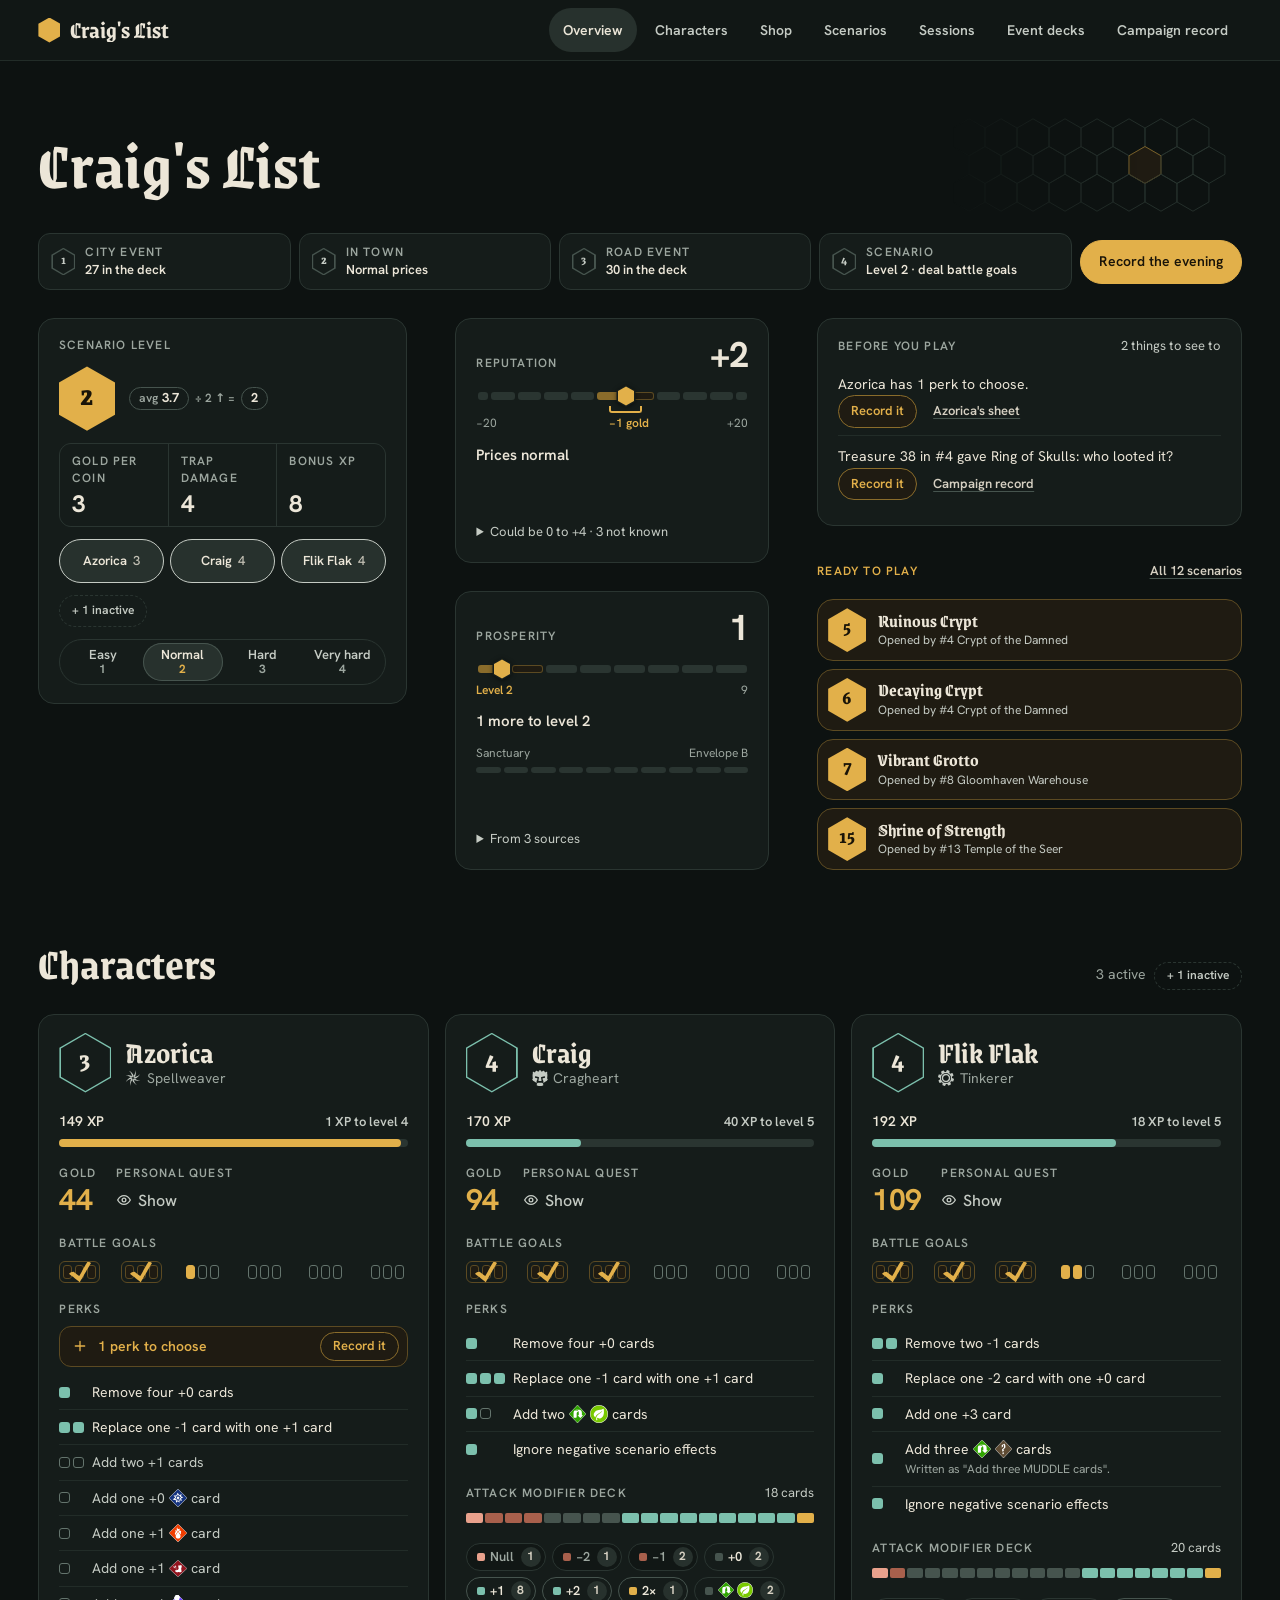
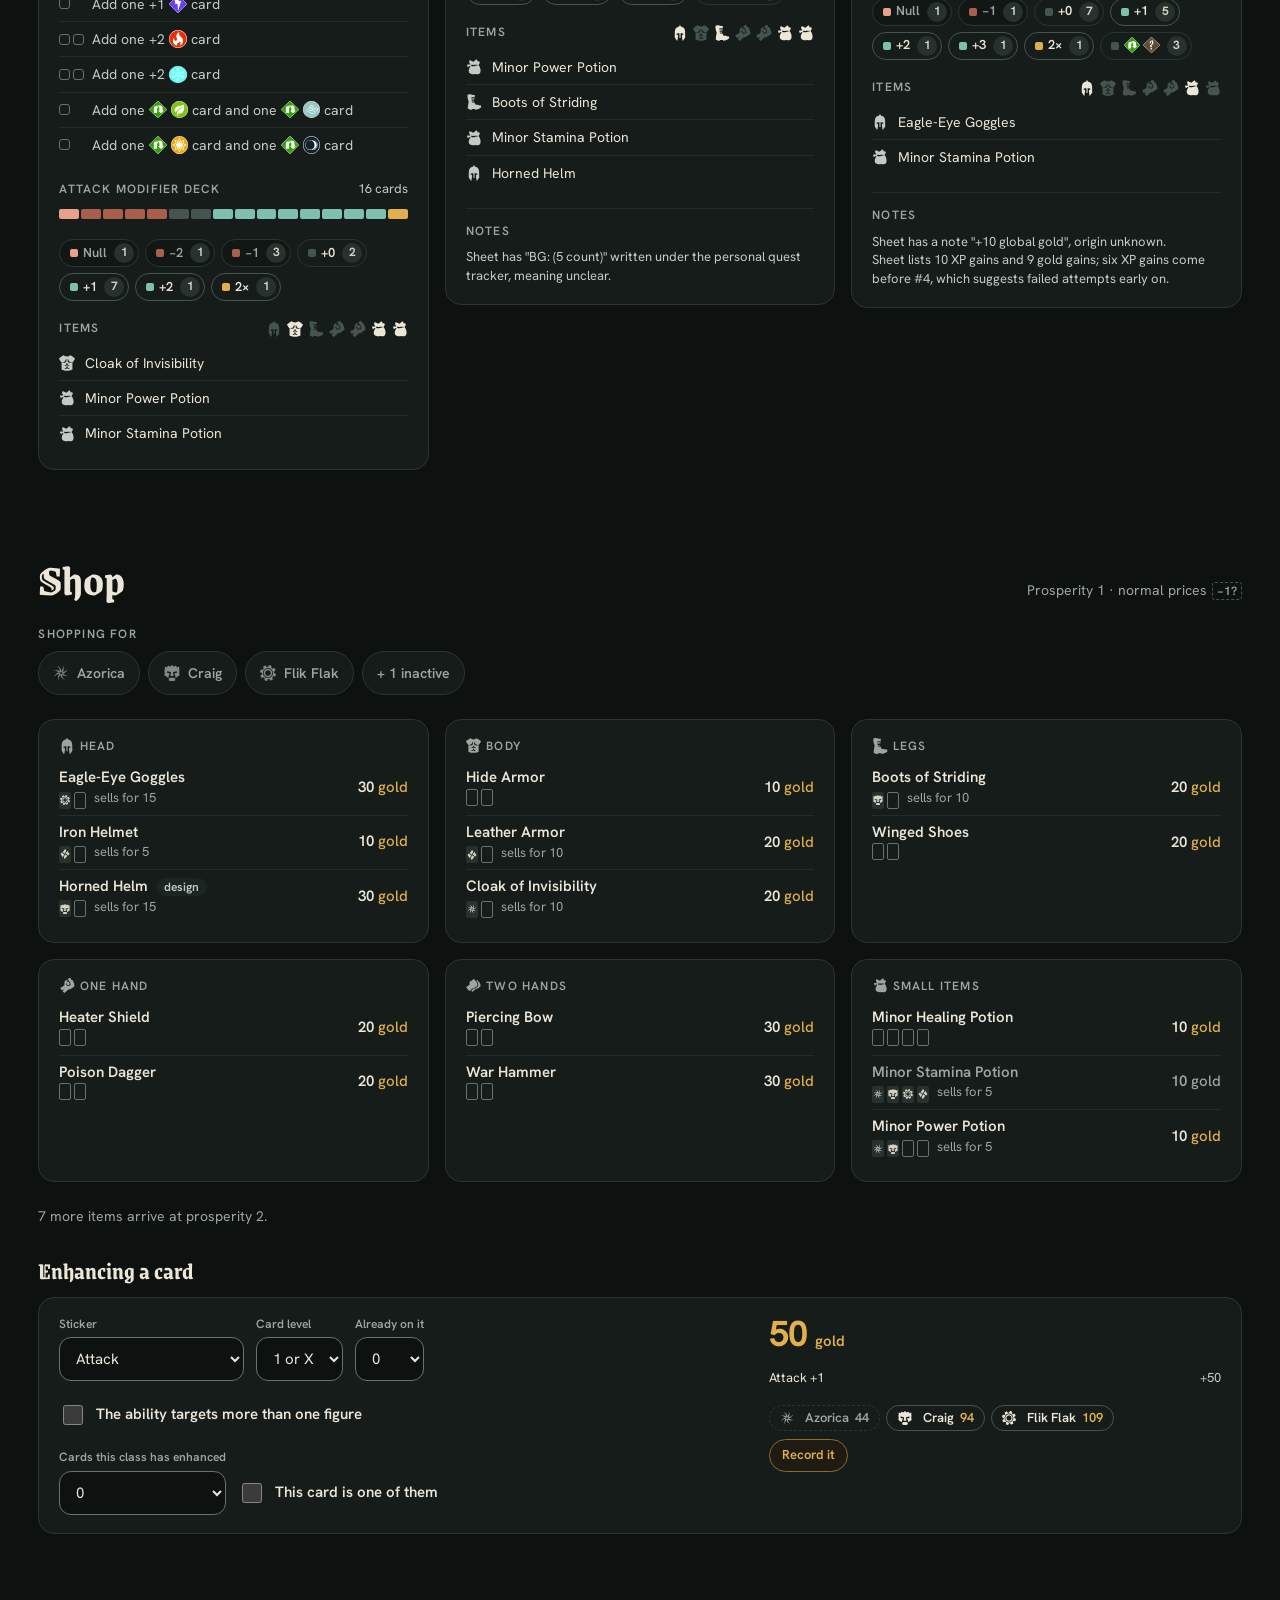
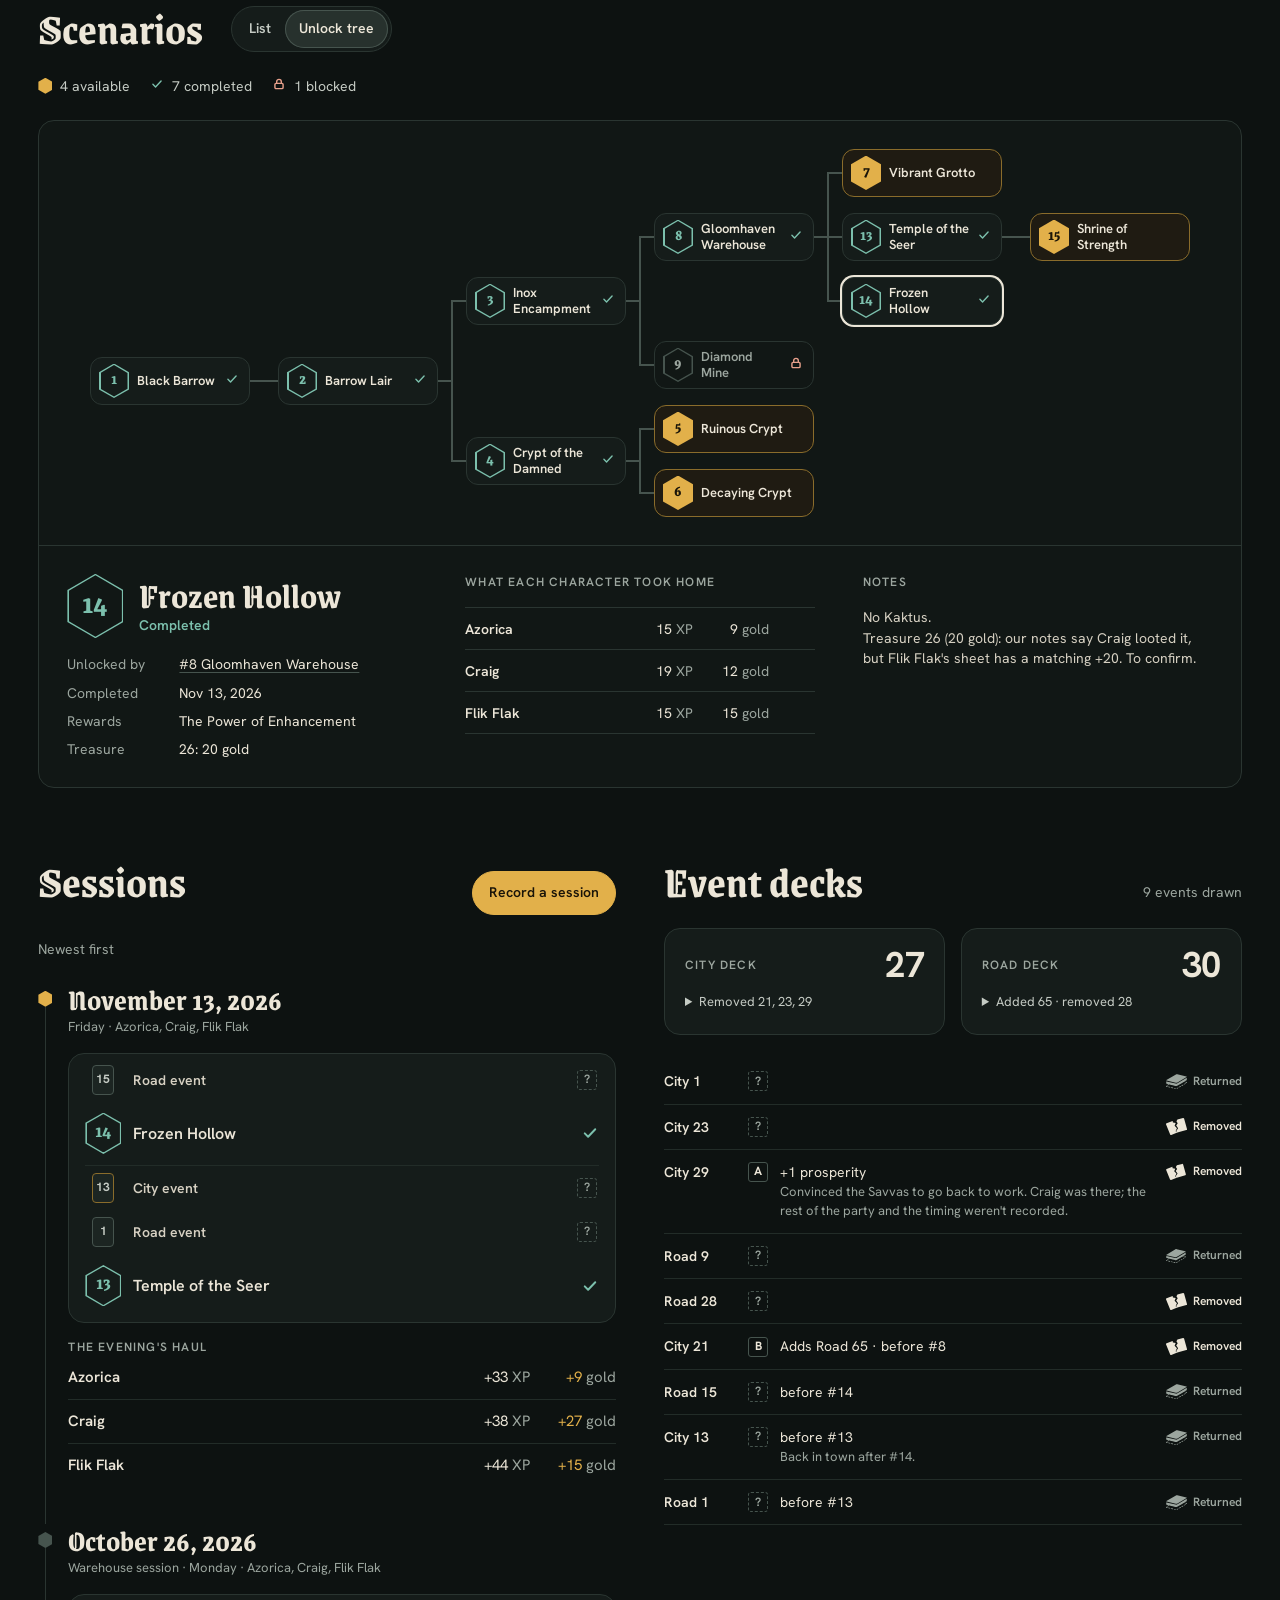
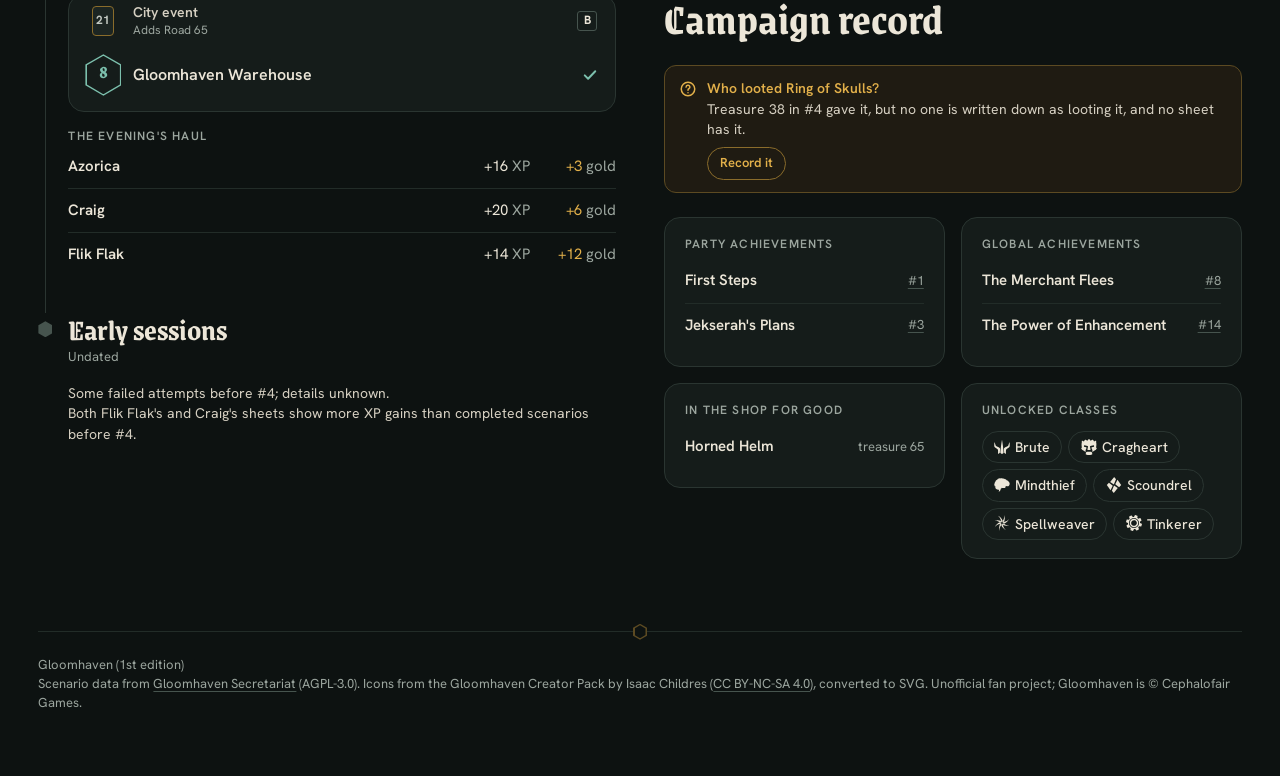
==== index.html @ ae3639d6 "Rebuild the phone tabs around an evening at the table Phones get four tabs in the order of an evenin" ====
<!doctype html>
<html lang="en">
<head>
  <meta charset="utf-8">
  <meta name="viewport" content="width=device-width, initial-scale=1, viewport-fit=cover">
  <meta name="color-scheme" content="dark">
  <meta name="theme-color" content="#0d1211">
  <title>Gloomhaven Campaign</title>
  <!-- The brass hexagon from the top bar, for tabs, bookmarks and home screens. -->
  <link rel="icon" href="favicon.svg" type="image/svg+xml">
  <link rel="icon" href="icon-192.png" type="image/png" sizes="192x192">
  <link rel="apple-touch-icon" href="apple-touch-icon.png">
  <link rel="preconnect" href="https://fonts.googleapis.com">
  <link rel="preconnect" href="https://fonts.gstatic.com" crossorigin>
  <link rel="stylesheet" href="https://fonts.googleapis.com/css2?family=Grenze+Gotisch:wght@500;700&family=Hanken+Grotesk:wght@400;500;600;700&display=swap">
  <link rel="stylesheet" href="styles.css">
  <script src="app.js" defer></script>
</head>
<body>
  <a class="skip" href="#overview">Skip to content</a>
  <!-- A top bar on wide screens; a thumb-reach tab bar at the bottom on phones. -->
  <header class="topbar">
    <div class="topbar-inner">
      <a class="brand" href="#overview">
        <span class="brand-mark" aria-hidden="true"></span>
        <span id="title">Gloomhaven Campaign</span>
      </a>
      <!-- Wide screens: the campaign's sections, one page. Phones: four tabs
           for the table, in the order of an evening: setting up tonight,
           playing (this phone's character), the town after, and the campaign
           itself. -->
      <nav class="tabs" aria-label="Sections">
        <a href="#overview" data-tab="tonight">
          <svg aria-hidden="true" viewBox="0 0 24 24"><path d="M19.500 14.500A8 8 0 1 1 9.500 4.500a6.500 6.500 0 0 0 10 10z"/></svg>
          <span class="wide-label">Overview</span><span class="phone-label">Tonight</span>
        </a>
        <a href="#characters" data-tab="play">
          <svg aria-hidden="true" viewBox="0 0 24 24"><circle cx="12" cy="8" r="4"/><path d="M4 20c1.200-3.600 4.300-5.500 8-5.500s6.800 1.900 8 5.500"/></svg>
          <span class="wide-label">Characters</span><span class="phone-label">Play</span>
        </a>
        <a href="#shop" data-tab="town">
          <svg aria-hidden="true" viewBox="0 0 24 24"><path d="M3.500 11L12 4l8.500 7"/><path d="M6 9v11h12V9"/><path d="M10 20v-5.500h4V20"/></svg>
          <span class="wide-label">Shop</span><span class="phone-label">Town</span>
        </a>
        <a href="#scenarios" class="wide-only"><span>Scenarios</span></a>
        <a href="#sessions" class="wide-only"><span>Sessions</span></a>
        <a href="#events" class="wide-only"><span>Event decks</span></a>
        <a href="#record" class="wide-only"><span>Campaign record</span></a>
        <a href="#campaign" data-tab="campaign" class="phone-only">
          <svg aria-hidden="true" viewBox="0 0 24 24"><path d="M9 4L3 6.500v13.500l6-2.500 6 2.500 6-2.500V4l-6 2.500L9 4z"/><path d="M9 4v13.500"/><path d="M15 6.500V20"/></svg>
          <span>Campaign</span>
        </a>
      </nav>
    </div>
  </header>

  <!-- On phones only the panels of the current tab show; on wide screens all of
       them do, as one page. data-tab says which tab a panel belongs to: the
       Overview shows on two, its parts each saying which (app.js). -->
  <main>
    <p id="status" class="status">Loading campaign…</p>
    <section id="overview" class="panel" data-tab="tonight campaign" hidden></section>
    <section id="characters" class="panel" data-tab="play" hidden></section>
    <section id="shop" class="panel" data-tab="town" hidden></section>
    <section id="scenarios" class="panel" data-tab="campaign" hidden></section>
    <!-- Wide screens: Sessions beside Event decks and the Campaign record,
         which fill the column the timeline runs down. -->
    <div class="pair">
      <section id="sessions" class="panel" data-tab="campaign" hidden></section>
      <div class="pair-side">
        <section id="events" class="panel" data-tab="campaign" hidden></section>
        <section id="record" class="panel" data-tab="campaign" hidden></section>
      </div>
    </div>
    <footer class="site-footer" id="footer" data-tab="campaign"></footer>
  </main>
</body>
</html>
---- styles.css ----
/* Dark by design: it is read at the table, often in a dim room.
   Brass marks what wants attention (ready to play, a perk to choose, the
   main button) and gold, which is gold-coloured on purpose. Choices that are
   simply switched on (a toggle, the current tab) are light, not brass.
   Verdigris marks progress (completed, XP); ember marks what is blocked. */
:root {
  color-scheme: dark;
  --bg: #0d1211;
  --bar: #111715;
  --surface: #151c1a;
  --surface-2: #1c2522;
  --line: #2a3531;
  --line-soft: #222c28;
  --line-strong: #46544e;
  --box: #64746d;         /* an empty box to tick: perks, battle goals, copies (3:1 on any surface) */
  --surface-3: #27312d;   /* a toggle that is switched on */
  --fg: #ece6d8;
  --fg-2: #d6d0c2;
  --fg-3: #c5cbc4;
  --muted: #9ca69f;
  --brass: #e2b04a;
  --brass-ink: #1a1408;
  --brass-bg: #1f1b12;
  --brass-line: #5c4a22;
  --brass-edge: #8a6c2b;
  --verdigris: #7cc0ad;
  --ember: #e9a18c;
  --ember-bg: #241815;
  --ember-line: #5a3328;
  --ember-mid: #a8604c;   /* below +0 on the deck bar: 3:1 on a card, short of Null's ember */
  --display: "Grenze Gotisch", Georgia, "Times New Roman", serif;
  --text: "Hanken Grotesk", system-ui, -apple-system, "Segoe UI", Roboto, sans-serif;
  /* Type: text sizes, then display (headings and big figures). */
  --t-xs: 12px;
  --t-sm: 13px;
  --t-md: 14px;
  --t-base: 15px;
  --t-lg: 16px;
  --t-xl: 18px;
  --d-sm: 24px;
  --d-md: 30px;
  --d-lg: 36px;
  --d-xl: 44px;
  --d-xxl: 52px;
  /* Corners: tiny boxes, small parts, panels inside cards, cards, pills. */
  --r-xs: 3px;
  --r-sm: 6px;
  --r-md: 12px;
  --r-lg: 16px;
  --r-pill: 999px;
  --pad-card: 18px 20px;
  --hexagon: polygon(50% 0, 100% 25%, 100% 75%, 50% 100%, 0 75%, 0 25%);
  /* The colour behind an outlined hex, so its middle matches what it sits on. */
  --under: var(--bg);
}

* { box-sizing: border-box; }
html { scroll-behavior: smooth; -webkit-text-size-adjust: 100%; }
@media (prefers-reduced-motion: reduce) { html { scroll-behavior: auto; } }

body {
  margin: 0;
  background: var(--bg);
  color: var(--fg);
  font: var(--t-base)/1.45 var(--text);
}

h1, h2, h3, h4, p, ul, dl, dd { margin: 0; }
ul { padding: 0; list-style: none; }
/* Links are light with a quiet underline; brass is kept for what wants attention. */
a { color: var(--fg); text-decoration-color: var(--line-strong); text-underline-offset: 0.2em; }
a:hover { color: var(--fg); text-decoration-color: currentColor; }
button { font: inherit; color: inherit; }
:focus-visible { outline: 2px solid var(--fg); outline-offset: 2px; }

.display { font-family: var(--display); font-weight: 700; }
/* Data figures (reputation, gold, deck sizes...) use the text face's even,
   lining numerals; the blackletter's old-style figures bob on the line.
   Blackletter stays for names, headings and the numbers in hexes. */
.figure, .gold, .level-stats .num { font-family: var(--text); font-weight: 700; font-variant-numeric: lining-nums tabular-nums; letter-spacing: -0.02em; }
.muted { color: var(--muted); }
/* Said to screen readers, not shown. */
.sr-only { position: absolute; width: 1px; height: 1px; margin: -1px; padding: 0; overflow: hidden; clip: rect(0 0 0 0); white-space: nowrap; border: 0; }
.small { font-size: var(--t-sm); }
.num { font-variant-numeric: tabular-nums; }
/* The one small-caps label style. It is brass only where the label itself
   means "look here" (Ready to play). */
.label, .eyebrow, .ready-head h2, .party-head h2, .rec-block legend {
  font-size: var(--t-xs);
  font-weight: 600;
  letter-spacing: 0.1em;
  text-transform: uppercase;
  color: var(--muted);
}
.ready-head h2 { color: var(--brass); }
.notes { white-space: pre-line; font-size: var(--t-md); color: var(--fg-2); }

.icon {
  flex: none;
  width: 1em;
  height: 1em;
  fill: none;
  stroke: currentColor;
  stroke-width: 2.4;
  stroke-linecap: round;
  stroke-linejoin: round;
}

/* --- Hex tiles: scenario numbers and levels ------------------------------ */
.hex {
  --w: 40px;
  --ring: var(--brass);
  --fill: var(--brass);
  --ink: var(--brass-ink);
  flex: none;
  width: var(--w);
  height: calc(var(--w) * 1.15);
  display: grid;
  place-items: center;
  background: var(--ring);
  clip-path: var(--hexagon);
}
.hex > span {
  width: calc(100% - 3px);
  height: calc(100% - 3px);
  display: grid;
  place-items: center;
  background: var(--fill);
  clip-path: var(--hexagon);
  color: var(--ink);
  font: 700 calc(var(--w) * 0.55) / 1 var(--display);
  /* Grenze Gotisch has old-style figures (x-height digits, some with
     descenders) and a tall ascent, so a centred line box puts the digits
     low. Lift them so the body of the digit sits on the hex's centre. */
  padding-bottom: 0.26em;
}
.hex.completed { --ring: var(--verdigris); --fill: var(--under); --ink: var(--verdigris); }
.hex.blocked { --ring: var(--line-strong); --fill: var(--under); --ink: var(--muted); }
.hex.level { --ring: var(--verdigris); --fill: var(--under); --ink: var(--fg); }
.hex.quiet { --ring: var(--line-strong); --fill: var(--under); --ink: var(--fg-3); }
/* Sessions: a failed attempt, and a casual replay of one already completed
   (quieter than the first clear, which keeps the full verdigris ring). */
.hex.failed { --ring: var(--ember-line); --fill: var(--under); --ink: var(--ember); }
.hex.replay { --ring: var(--line-strong); --fill: var(--under); --ink: var(--verdigris); }

/* --- Top bar (wide) ------------------------------------------------------- */
.topbar {
  position: sticky;
  top: 0;
  z-index: 10;
  background: var(--bar);
  border-bottom: 1px solid var(--line-soft);
}
.topbar-inner {
  max-width: 1440px;
  margin: 0 auto;
  padding: 8px clamp(16px, 3vw, 40px);
  display: flex;
  align-items: center;
  justify-content: space-between;
  gap: 4px 24px;
}
.brand {
  display: flex;
  align-items: center;
  gap: 10px;
  min-height: 44px;
  color: var(--fg);
  text-decoration: none;
  font: 700 var(--d-sm)/1 var(--display);
  min-width: 0;
}
.brand:hover { color: var(--fg); }
.brand-mark { flex: none; width: 22px; height: 25px; background: var(--brass); clip-path: var(--hexagon); }
/* The bar stays one row: a long party name gives way, with "…". */
#title { min-width: 0; overflow: hidden; text-overflow: ellipsis; white-space: nowrap; }
.tabs { flex: none; display: flex; gap: 4px; }
.tabs a {
  display: flex;
  align-items: center;
  min-height: 44px;
  padding: 0 14px;
  border-radius: var(--r-pill);
  color: var(--fg-3);
  text-decoration: none;
  font-size: var(--t-md);
  font-weight: 600;
}
.tabs a:hover { background: var(--surface-2); color: var(--fg); }
/* Wide screens: the section being read. */
.tabs a[aria-current="location"] { background: var(--surface-3); color: var(--fg); }

/* Only seen when it has keyboard focus. */
.skip { position: absolute; left: 12px; top: -60px; z-index: 50; padding: 10px 16px; border-radius: var(--r-md); background: var(--fg); color: var(--bg); font-weight: 600; text-decoration: none; }
.skip:focus { top: 12px; }
main:focus { outline: none; }
@media (min-width: 900px) and (max-width: 1099px) { .tabs a { padding: 0 10px; } }
.tabs svg { display: none; fill: none; stroke: currentColor; stroke-width: 1.7; stroke-linecap: round; stroke-linejoin: round; }
/* Wide screens name the sections; phones name the tabs of an evening. */
.tabs a.phone-only, .tabs .phone-label { display: none; }

/* --- Page ----------------------------------------------------------------- */
main {
  max-width: 1440px;
  margin: 0 auto;
  padding: 56px clamp(16px, 3vw, 40px) 64px;
  display: flex;
  flex-direction: column;
  gap: 72px;
}
.status { color: var(--muted); }
/* While the campaign loads: a brass hex, breathing. */
.status:not(.error) { display: flex; align-items: center; gap: 10px; }
.status:not(.error)::before { content: ""; flex: none; width: 14px; height: 16px; background: var(--brass); clip-path: var(--hexagon); animation: breathe 1.4s ease-in-out infinite alternate; }
@keyframes breathe { from { opacity: 0.25; } to { opacity: 0.9; } }
@media (prefers-reduced-motion: reduce) { .status:not(.error)::before { animation: none; opacity: 0.6; } }
.status.error {
  max-width: 640px;
  display: flex;
  flex-direction: column;
  gap: 6px;
  padding: 16px 18px;
  background: var(--ember-bg);
  border: 1px solid var(--ember-line);
  border-radius: var(--r-md);
  color: var(--fg-2);
}
.status.error strong { color: var(--ember); font-weight: 600; }
.status.error span:first-of-type { font-size: var(--t-sm); color: var(--muted); overflow-wrap: anywhere; }

.panel { min-width: 0; display: flex; flex-direction: column; gap: 24px; scroll-margin-top: 84px; }
.panel[hidden] { display: none; }
.pair { display: flex; flex-wrap: wrap; gap: 72px 48px; }
.pair > * { flex: 1 1 420px; }
.pair-side { min-width: 0; display: flex; flex-direction: column; gap: 72px; }
.pair.form-open > * { flex-basis: 100%; }

.section-head { display: flex; flex-wrap: wrap; align-items: baseline; justify-content: space-between; gap: 8px 24px; }
.section-head h2 { font: 700 var(--d-xl)/1 var(--display); }
.aside { font-size: var(--t-md); color: var(--muted); }

.card {
  --under: var(--surface);
  background: var(--surface);
  border: 1px solid var(--line);
  border-radius: var(--r-lg);
  padding: var(--pad-card);
}
.empty .btn { margin-top: 12px; }
.empty {
  border: 1px dashed var(--line-strong);
  border-radius: var(--r-lg);
  padding: 20px 16px;
  text-align: center;
  color: var(--muted);
}

/* A row of label + value, used for lists inside cards. */
.rows > * {
  display: flex;
  align-items: center;
  justify-content: space-between;
  gap: 12px;
  min-height: 44px;
  padding: 6px 0;
  border-bottom: 1px solid var(--line-soft);
}
.rows > *:last-child { border-bottom: 0; }
.rows strong { font-weight: 600; }

/* What to type into campaign.json, inside a sentence. */
code { padding: 1px 5px; border-radius: var(--r-xs); background: var(--surface-3); color: var(--fg); font: 0.92em/1 ui-monospace, "Cascadia Mono", Consolas, Menlo, monospace; box-decoration-break: clone; -webkit-box-decoration-break: clone; }

.chips { display: flex; flex-wrap: wrap; gap: 6px; }
/* Item slots, as on the character sheet. */
.slots { display: inline-flex; flex-wrap: wrap; justify-content: flex-end; gap: 5px; }
.slot .gicon { width: 16px; height: 16px; margin: 0; color: var(--line-strong); vertical-align: middle; }
.slot.on .gicon { color: var(--fg); }
.slot.over .gicon { color: var(--ember); }
.chip { padding: 5px 11px; border: 1px solid var(--line); border-radius: var(--r-pill); font-size: var(--t-sm); font-weight: 500; }

/* Something the tracker wants the party to look at. */
.nudge {
  display: flex;
  align-items: flex-start;
  gap: 10px;
  padding: 12px 14px;
  background: var(--brass-bg);
  border: 1px solid var(--brass-line);
  border-radius: var(--r-md);
  font-size: var(--t-md);
  color: var(--fg-2);
}
.nudge .icon { margin-top: 2px; font-size: var(--t-xl); color: var(--brass); stroke-width: 2; }
.nudge strong { display: block; font-weight: 600; color: var(--brass); }
/* How to settle something the page can't record itself. */
.nudge .how { display: block; margin-top: 4px; font-size: var(--t-sm); color: var(--fg-3); }
.nudge-do { margin-top: 8px; }
/* Good news rather than something to see to. */
.nudge.saved { background: var(--surface); border-color: var(--line-strong); }
/* Worth knowing, but nothing to do about it. */
.nudge.note { background: var(--surface); border-color: var(--line); }
.nudge.note .icon, .nudge.note strong { color: var(--fg-3); }
.nudge.saved .icon, .nudge.saved strong { color: var(--verdigris); }

.meter { height: 8px; border-radius: var(--r-pill); background: var(--line); display: flex; }
.meter > span { border-radius: var(--r-pill); background: var(--verdigris); }
.meter.close > span { background: var(--brass); }

/* --- Overview ------------------------------------------------------------- */
.hero {
  display: grid;
  grid-template-columns: minmax(0, 1fr) minmax(0, 1.15fr);
  grid-template-areas: "head head" "tonight tonight" "level side" "rep prosp";
  gap: 28px 48px;
  align-items: end;
}
/* Wide enough for three: reputation and prosperity stacked between the
   scenario level and the side column, so no column runs on alone. */
@media (min-width: 1200px) {
  .hero { grid-template-columns: minmax(0, 1fr) minmax(0, 0.85fr) minmax(0, 1.15fr);
          grid-template-areas: "head head head" "tonight tonight tonight" "level rep side" "level prosp side"; }
  /* The side column is narrow here: each line gets the full width and its
     actions go under it, as on phones. */
  .todo .rows > li { flex-wrap: wrap; row-gap: 0; padding-top: 10px; }
  .todo .rows > li > span:first-child { flex: 1 1 100%; }
  .todo-acts { gap: 16px; }
  .todo-go { padding-left: 0; }
}
/* Room on the right for the honeycomb band, so the name never runs under it. */
.hero-head { grid-area: head; position: relative; display: flex; flex-direction: column; justify-content: center; gap: 8px;
  min-height: 96px; padding-right: 300px; }
.eyebrow { position: relative; }
/* The title, not the news: sized so the evening's information fits above the fold. */
.party-name { position: relative; font: 700 clamp(44px, 5.2vw, 76px) / 0.95 var(--display); letter-spacing: 0.01em; overflow-wrap: break-word; hyphens: auto; }
/* A long party name gets a smaller size, so it takes two or three lines, not five. */
.party-name.long { font-size: clamp(36px, 4vw, 56px); }
/* A band of hexes at the far end of the party name's row, inside it (so the
   top bar never cuts it), fading towards the name. */
.hero-decor {
  position: absolute; top: 50%; right: 0; width: 290px; height: 94px; transform: translateY(-50%);
  fill: none; stroke: var(--line); stroke-width: 1.2;
  -webkit-mask-image: linear-gradient(to left, #000 35%, transparent); mask-image: linear-gradient(to left, #000 35%, transparent);
}
.hero-decor .lit { fill: var(--brass-bg); stroke: var(--brass-edge); }

/* The evening in four steps, then recording it. */
.tonight { grid-area: tonight; display: grid; grid-template-columns: repeat(4, minmax(0, 1fr)) auto; gap: 8px; margin-top: -8px; }
.tonight-step {
  display: flex; align-items: center; gap: 10px; min-width: 0; padding: 10px 12px;
  border: 1px solid var(--line); border-radius: var(--r-md); background: var(--surface); color: var(--fg); text-decoration: none;
}
.tonight-step:hover { border-color: var(--fg-3); color: var(--fg); }
.tonight-step .hex { --w: 24px; --fill: var(--surface); }
.tonight-text { min-width: 0; display: flex; flex-direction: column; gap: 1px; }
.tonight-value { font-size: var(--t-sm); font-weight: 600; line-height: 1.3; }
/* A step already in the draft: ticked, in the completed colour. */
.tonight-step.done { border-color: var(--line-strong); }
.tonight-done { margin-left: auto; color: var(--verdigris); }
.tonight-done .icon { font-size: var(--t-lg); stroke-width: 2.4; }
.enhancer-record { align-self: flex-start; }
.btn.tonight-record { align-self: center; justify-content: center; padding-inline: 18px; }
.hero-side { grid-area: side; align-self: start; min-width: 0; display: flex; flex-direction: column; gap: 28px; }
.ready { min-width: 0; }
.ready-head { display: flex; align-items: baseline; justify-content: space-between; gap: 12px; margin-bottom: 10px; }
.ready-head a { font-size: var(--t-sm); font-weight: 600; color: var(--fg-2); padding: 8px 0; }
/* Compact rows: the names, not the cards, are the point. */
.ready-list { display: grid; grid-template-columns: repeat(auto-fit, minmax(min(260px, 100%), 1fr)); gap: 8px; }
.ready-card {
  display: flex;
  align-items: center;
  gap: 12px;
  min-height: 56px;
  padding: 8px 14px 8px 10px;
  background: var(--brass-bg);
  border: 1px solid var(--brass-line);
  border-radius: var(--r-lg);
  color: var(--fg);
  text-decoration: none;
}
.ready-card:hover { border-color: var(--brass); color: var(--fg); }
.ready-card .hex { --w: 38px; }
.ready-card > span:last-child { min-width: 0; display: flex; flex-direction: column; gap: 2px; }
.ready-name { font: 700 var(--t-xl)/1.1 var(--display); }
.ready-from { font-size: var(--t-xs); color: var(--fg-3); }
.ready-tried { display: block; font-size: var(--t-xs); color: var(--ember); }

/* Wide screens: the tiles take places of their own in the hero's grid,
   the scenario level beside the side column and reputation and prosperity
   under them, the matching pair they are. Phones keep them a grid, the
   scenario level across both (below). */
.tiles { display: contents; }
.level-tile { grid-area: level; align-self: start; }
.rep-tile { grid-area: rep; align-self: stretch; }
.prosp-tile { grid-area: prosp; align-self: stretch; }
.tile { display: flex; flex-direction: column; gap: 12px; }
.tile > .ledger { margin-top: auto; }
.tile-top { display: flex; align-items: baseline; justify-content: space-between; gap: 12px; }
.tile-top .figure { font-size: var(--d-lg); line-height: 1; }
.tile-foot { display: flex; flex-wrap: wrap; align-items: baseline; justify-content: space-between; gap: 2px 12px; }
.tile-foot strong { font-size: var(--t-base); font-weight: 600; }
.tile-foot span { font-size: var(--t-sm); color: var(--muted); }
.level-tile { container: level / inline-size; }
.todo { display: flex; flex-direction: column; gap: 8px; }
.todo .block-head { display: flex; align-items: baseline; justify-content: space-between; gap: 12px; }
.todo .block-head > span { font-size: var(--t-sm); color: var(--fg-3); }
.todo .rows li { font-size: var(--t-md); }
/* Stops someone playing: first, in ember (blocked), with a lock. */
.todo .rows li.urgent > span:first-child { font-weight: 600; color: var(--ember); }
.todo .rows li.urgent .icon { margin-right: 6px; vertical-align: -2px; stroke-width: 2.2; }
.todo-go { flex: none; padding: 8px 0 8px 12px; font-size: var(--t-sm); font-weight: 600; color: var(--fg-2); }
.todo-acts { flex: none; display: flex; align-items: center; gap: 4px; }
/* Doing the thing, right from the list: brass, as it settles something waiting.
   The one secondary button: an outlined brass pill (.btn.primary is the main one). */
.todo-do { padding: 6px 12px; border: 1px solid var(--brass-edge); border-radius: var(--r-pill); background: var(--brass-bg); color: var(--brass); font-size: var(--t-sm); font-weight: 600; cursor: pointer; }
.todo-do:hover { border-color: var(--brass); }
/* Who is playing: an even grid, four across when the tile has room for
   names that long, two otherwise, so a chip never sits alone. */
.filters.party-pick { display: grid; grid-template-columns: repeat(var(--narrow, 2), minmax(0, 1fr)); gap: 6px; }
@container level (min-width: 360px) { .filters.party-pick { grid-template-columns: repeat(var(--wide, 4), minmax(0, 1fr)); } }
/* Someone inactive, there to be picked for a night: quieter until picked. */
.filters.party-pick button.away:not([aria-pressed="true"]) { border-style: dashed; opacity: 0.7; }
.filters.party-pick button { min-width: 0; justify-content: center; gap: 6px; padding: 0 8px; font-size: var(--t-sm); }
.party-pick .pick-name { min-width: 0; overflow: hidden; text-overflow: ellipsis; white-space: nowrap; font-weight: 600; opacity: 1; }
/* The difficulty, across the tile in equal parts. */
.level-tile .segmented { align-self: stretch; }
.level-tile .segmented button { flex: 1 1 0; min-width: 0; padding: 0 4px; font-size: var(--t-sm); }
/* Tonight's level, the tile's figure, with how it was reached beside it;
   what it means at the table underneath. */
.level-now { display: flex; align-items: center; gap: 14px; }
.level-now .hex { --w: 56px; }
.level-why { display: flex; flex-wrap: wrap; align-items: center; gap: 6px; font-size: var(--t-sm); color: var(--fg-3); }
.level-why .eq { display: inline-flex; align-items: baseline; gap: 4px; padding: 1px 9px; border: 1px solid var(--line-strong); border-radius: var(--r-pill);
  font-weight: 700; color: var(--fg); font-variant-numeric: lining-nums tabular-nums; }
.level-why .eq small { font-size: var(--t-xs); font-weight: 600; color: var(--muted); }
.level-why .op { font-size: var(--t-xs); font-weight: 600; color: var(--muted); white-space: nowrap; }
/* Each difficulty with the level it gives. */
.level-tile .segmented button { display: inline-flex; flex-direction: column; align-items: center; justify-content: center; gap: 0; line-height: 1.15; }
.seg-level { font-size: var(--t-xs); font-weight: 700; color: var(--muted); font-variant-numeric: tabular-nums; }
.level-tile .segmented button[aria-pressed="true"] .seg-level { color: var(--brass); }
/* "+ 1 inactive": quiet, under what it adds to. */
.inactive-toggle { align-self: flex-start; min-height: 32px; padding: 3px 12px; font-size: var(--t-xs); font-weight: 600; }
.party-head .inactive-toggle, .section-head .inactive-toggle { min-height: 28px; margin-left: 8px; }
.char-switch .inactive-toggle { flex: none; align-self: center; margin-left: 8px; }
/* What the level means at the table, ruled like a reference card. */
.level-stats {
  display: grid; grid-template-columns: repeat(3, minmax(0, 1fr)); gap: 1px;
  overflow: hidden; border: 1px solid var(--line); border-radius: var(--r-md); background: var(--line);
}
.level-stats > div { display: flex; flex-direction: column; justify-content: space-between; gap: 2px; padding: 9px 12px; background: var(--surface); }

.level-stats .num { font-size: var(--d-sm); line-height: 1.15; }
.ledger summary { font-size: var(--t-sm); color: var(--fg-3); cursor: pointer; padding: 2px 0; }
.ledger .open-tag { margin-left: 6px; font-size: var(--t-xs); font-weight: 600; color: var(--muted); }
.ledger ul { list-style: none; margin: 6px 0 0; padding: 0; }
.ledger li { display: flex; justify-content: space-between; gap: 12px; font-size: var(--t-sm); padding: 3px 0; border-top: 1px solid var(--line); }

/* A track cut into stretches (reputation's shop prices, prosperity's
   levels), with a gap between each. */
.track { --gap: 3px; position: relative; height: 8px; margin: 7px 0 9px; }
.track > i { position: absolute; top: 0; bottom: 0; margin-left: calc(var(--gap) / 2); border-radius: var(--r-xs); background: var(--line); }
/* Today's stretch, those passed (prosperity) more quietly, and the stretch
   the next step opens, edged in brass. */
.track > i.now { background: var(--brass-edge); }
.track > i.done { background: var(--brass-line); }
.track > i.next { background: var(--brass-bg); box-shadow: inset 0 0 0 1px var(--brass-line); }
/* What the value could be while events are open: a brass bracket under
   the stretch it spans, clear of the marker. */
.track:has(> .maybe) { margin-bottom: 15px; }
.track > .maybe { position: absolute; bottom: -13px; height: 7px; border: 2px solid var(--brass); border-top: 0; border-radius: 0 0 3px 3px; pointer-events: none; }
.track > .marker {
  position: absolute;
  top: 50%;
  width: 20px;
  height: 22px;
  transform: translate(-50%, -50%);
  fill: var(--brass);
  stroke: var(--surface);
  stroke-width: 3px;
  paint-order: stroke;
  overflow: visible;
  filter: drop-shadow(0 1px 2px rgb(0 0 0 / 0.5));
}
.track-scale { position: relative; display: flex; justify-content: space-between; min-height: 1.4em; margin-top: 2px; font-size: var(--t-xs); color: var(--muted); }
.track-scale .step { position: absolute; top: 0; transform: translateX(-50%); white-space: nowrap; font-weight: 600; color: var(--brass); }
.track-scale .end { margin-left: auto; }
.track-scale .step.start { left: 0; transform: none; }
.track-scale .step.end { right: 0; transform: none; }

.sanctuary { display: flex; flex-direction: column; gap: 5px; }
.sanctuary-head { display: flex; justify-content: space-between; gap: 8px; font-size: var(--t-xs); color: var(--muted); }
.sanctuary-head .ready { font-weight: 600; color: var(--brass); }
.pips { display: flex; gap: 3px; }
.pips > i { flex: 1; height: 6px; border-radius: var(--r-xs); background: var(--line); }
.pips > i.on { background: var(--brass); }

/* The party at a glance: phones only, wide screens show the full sheets. */
.party { display: none; }
/* Phones only: links to the sections far down the same tab. */
.jump { display: none; }
/* Phones only: which sheet this phone opens on. */
.me-line { display: none; }
.tab-me { display: none; }

/* A box that does something: "Record it" for a perk to choose. */
button.nudge { width: 100%; align-items: center; font-family: inherit; line-height: inherit; text-align: left; cursor: pointer; }
button.nudge > .icon { margin-top: 0; }
button.nudge:hover, button.nudge:hover .nudge-go { border-color: var(--brass); }
/* Drawn as .todo-do, the secondary button, as it does the same job. */
.nudge-go { flex: none; margin: -4px -4px -4px auto; padding: 4px 12px; border: 1px solid var(--brass-edge); border-radius: var(--r-pill); font-size: var(--t-sm); font-weight: 600; color: var(--brass); }

/* A class icon in a thin hexagon, the icon half the hexagon's size. */
.class-hex { --size: 24px; position: relative; flex: none; display: block; width: var(--size); height: var(--size); }
.class-hex > svg { display: block; position: absolute; inset: 0; width: 100%; height: 100%;
  fill: none; stroke: currentColor; stroke-width: var(--stroke, 1.7); stroke-linejoin: round; }
.class-hex .gicon { position: absolute; inset: 25%; width: 50%; height: 50%; margin: 0; }

/* Which character this phone's player plays: a sheet from the bottom. */
dialog.who {
  --under: var(--surface);
  width: min(100%, 520px);
  max-width: 100%;
  max-height: 85vh;
  margin: auto auto 0;
  padding: 24px 20px calc(16px + env(safe-area-inset-bottom, 0px));
  border: 1px solid var(--line);
  border-bottom: 0;
  border-radius: var(--r-lg) var(--r-lg) 0 0;
  background: var(--surface);
  color: var(--fg);
}
dialog.who::backdrop { background: rgb(0 0 0 / 0.6); }
dialog.who h2 { font: 700 var(--d-md)/1.1 var(--display); }
dialog.who > p { margin-top: 6px; font-size: var(--t-md); color: var(--fg-3); }
.who-list { display: flex; flex-direction: column; margin: 16px 0 8px; }
.who-row {
  display: flex; align-items: center; gap: 12px; min-height: 68px; padding: 10px 4px;
  border: 0; border-bottom: 1px solid var(--line-soft); background: none; color: var(--fg); text-align: left; cursor: pointer;
}
.who-row:last-child { border-bottom: 0; }
.who-row:hover, .who-row:focus-visible { background: var(--surface-2); }
.who-row .class-hex { --size: 46px; --stroke: 1.1; color: var(--fg-2); }
.who-row .party-who { display: flex; flex-direction: column; gap: 1px; }
.who-row .party-who strong { font-size: var(--t-lg); font-weight: 600; }
.who-row .party-who span { font-size: var(--t-sm); color: var(--muted); }
dialog.who > .btn { width: 100%; justify-content: center; }

/* --- Characters ----------------------------------------------------------- */
.char-switch { display: none; }
/* The sheets read across in the party's order, as they do everywhere else.
   Once packGrids() in app.js has measured them (.packed), the rows are 1px
   tall and each card spans its own height plus the gap, so a sheet slots in
   under the shortest one above rather than leaving a hole beside a long one. */
.char-grid { display: grid; grid-template-columns: repeat(auto-fill, minmax(340px, 1fr)); gap: 16px; align-items: start; }
.char-grid.packed { grid-auto-rows: 1px; row-gap: 0; }
.subhead { font: 700 var(--d-sm)/1.1 var(--display); margin-top: 16px; }
.char-card {
  --under: var(--surface);
  scroll-margin-top: 84px;
  display: flex;
  flex-direction: column;
  gap: 18px;
  padding: var(--pad-card);
  background: var(--surface);
  border: 1px solid var(--line);
  border-radius: var(--r-lg);
}
/* Not playing for now: dashed, as an away character is in the party picker. */
.char-card.inactive { border-style: dashed; border-color: var(--line-strong); }
/* The table tracker is for a phone in hand: wide screens show the campaign. */
.table-dock { display: none; }
.char-head { display: flex; align-items: center; gap: 14px; }
.char-level { flex: none; display: flex; flex-direction: column; align-items: center; gap: 2px; }
.char-level .hex { --w: 52px; }
.char-level .label { display: none; }
.char-head h3 { font: 700 var(--d-md)/1.05 var(--display); overflow-wrap: break-word; hyphens: auto; }
/* A name with a long word gets a smaller size, so it isn't broken mid-word. */
.char-head h3.long { font-size: var(--d-sm); }
.char-head p { font-size: var(--t-md); color: var(--muted); }
.block { display: flex; flex-direction: column; gap: 8px; }
.block-head { display: flex; align-items: baseline; justify-content: space-between; gap: 12px; }
.block-head > span:last-child:not(.label) { font-size: var(--t-sm); color: var(--fg-3); text-align: right; }
.block-head .label { white-space: nowrap; }
.xp-now { font-size: var(--t-md); font-weight: 600; }
.block-head .xp-next { font-weight: 600; }
.block-head .xp-next.close { color: var(--brass); }
.char-stats { display: flex; gap: 20px; }
.char-stats > div { min-width: 0; display: flex; flex-direction: column; }
.char-stats > div:first-child { flex: none; }
.gold { font-size: var(--d-md); line-height: 1.15; color: var(--brass); }
.quest { font-size: var(--t-lg); font-weight: 600; padding-top: 6px; }
/* One bar per step of the quest, each as long as its target. */
.quest-meter { display: flex; gap: 3px; margin-top: 6px; }
.quest-meter .meter { flex: 1 1 0; height: 4px; }
.quest-stat { min-width: 0; display: flex; flex-direction: column; }
/* Secret until tapped: the progress, or "Show" with an eye. */
.quest-reveal { display: flex; flex-direction: column; align-items: stretch; min-width: 96px; margin: 0; padding: 0;
  border: 0; background: none; text-align: left; cursor: pointer; }
.quest-hidden { display: inline-flex; align-items: center; gap: 6px; color: var(--fg-3); font-weight: 500; }
.quest-hidden .icon { font-size: var(--t-lg); stroke-width: 2; }
.quest-reveal:hover .quest-hidden { color: var(--fg); }
/* Under a shown quest: its card (this phone only) and each step's count. */
.quest-detail { gap: 10px; }
.quest-detail select { max-width: 60%; min-height: 36px; padding: 0 8px; border: 1px solid var(--line); border-radius: var(--r-sm);
  background: var(--surface-2); color: var(--fg); font: inherit; font-size: var(--t-sm); }
.quest-steps > li { display: flex; align-items: baseline; justify-content: space-between; gap: 12px; padding: 6px 0; border-top: 1px solid var(--line-soft); font-size: var(--t-md); }
.quest-steps .sub { display: block; font-size: var(--t-xs); color: var(--muted); }
.quest-steps .then { color: var(--muted); }
.quest-steps .num { flex: none; font-weight: 700; }
.quest-detail > .todo-do { align-self: flex-start; }
.goals { display: flex; justify-content: space-between; gap: 6px; }
.goals > span { display: flex; min-width: 0; gap: 3px; padding: 3px; border-radius: var(--r-sm); border: 1px solid transparent; }
.goals > span { position: relative; }
.goals > span.full { border-color: var(--brass-line); }
/* A full group: its boxes step back, and the game's checkmark sits over them. */
.goals > span.full i { background: var(--brass-bg); border-color: var(--brass-line); }
.goals > span.full .gicon {
  position: absolute; left: 50%; top: 50%; width: 22px; height: 22px; margin: 0;
  transform: translate(-50%, -50%); color: var(--brass);
  filter: drop-shadow(0 0 1.5px var(--under, var(--surface)));
}
.goals i { width: 9px; height: 14px; border-radius: var(--r-xs); border: 1.5px solid var(--box); }
.goals i.on { background: var(--brass); border-color: var(--brass); }
.perks > li, .item-list > li { display: flex; align-items: center; gap: 8px; padding: 7px 0; border-bottom: 1px solid var(--line-soft); font-size: var(--t-md); }
.perks > li:last-child, .item-list > li:last-child { border-bottom: 0; }
/* A perk still open on the sheet, while one is being chosen: there, but quiet. */
.perks > li.open { color: var(--fg-3); }
.item-list > li { gap: 10px; }
.item-list .gicon, .slot-blank { flex: none; width: 1.15em; height: 1.15em; margin: 0; color: var(--fg-3); }
.perks .perk-text { flex: 1; }
.perks .icon { font-size: var(--t-md); color: var(--verdigris); stroke-width: 2.8; }
.perks .unsure .icon { color: var(--brass); stroke-width: 2.2; }
/* A perk's boxes, in front of it as on the sheet: filled when ticked. Room
   for two keeps most perk texts lined up. */
.perk-boxes { flex: none; display: inline-flex; gap: 3px; min-width: calc(var(--boxes, 2) * 14px - 3px); }
.perk-box { box-sizing: border-box; width: 11px; height: 11px; border-radius: var(--r-xs); background: var(--verdigris); }
.perk-box.unticked { background: none; border: 1.5px solid var(--box); }
/* A game icon standing in for a keyword in perk text. */
.glyph { width: 1.25em; height: 1.25em; vertical-align: -0.28em; }
/* A single-colour game icon (class, item slot, checkmark): the SVG is a
   mask, filled with the text colour. */
.gicon {
  display: inline-block;
  flex: none;
  width: 1.15em;
  height: 1.15em;
  margin-right: 0.4em;
  vertical-align: -0.2em;
  background-color: currentColor;
  -webkit-mask: var(--icon) center / contain no-repeat;
  mask: var(--icon) center / contain no-repeat;
}
.label .gicon { width: 1.3em; height: 1.3em; vertical-align: -0.3em; }
.char-head p .gicon { color: var(--fg-3); }
.results .marks .gicon { margin-right: 0; }
.perks .note { display: block; margin-top: 2px; font-size: var(--t-xs); color: var(--muted); }
.times { flex: none; padding: 1px 8px; border-radius: var(--r-pill); background: var(--surface-2); font-size: var(--t-xs); font-weight: 600; color: var(--fg-3); }
.perk-nudge { align-items: center; padding: 9px 12px; border-radius: var(--r-md); font-weight: 600; color: var(--brass); }
.perk-nudge .icon { margin: 0; font-size: var(--t-lg); }
.char-notes { padding-top: 14px; border-top: 1px solid var(--line-soft); }
/* The attack modifier deck: one chip per kind of card, with its count. */
.deck-cards { display: flex; flex-wrap: wrap; gap: 6px; }
/* The deck, a segment per card from worst to best: ember below +0 (Null the
   strongest), grey at +0, verdigris above, brass for the 2× and Bless. The
   chips' swatches are its legend. */
.deck-bar { display: flex; gap: 2px; height: 10px; margin: 2px 0 12px; }
.deck-bar i { flex: 1; border-radius: 2px; }
.swatch { flex: none; width: 8px; height: 8px; margin-right: -2px; border-radius: 2px; }
.k-null { background: var(--ember); }
.k-bad { background: var(--ember-mid); }
.k-zero { background: var(--line-strong); }
.k-good { background: var(--verdigris); }
.k-crit { background: var(--brass); }
.k-bless { background: var(--brass-bg); box-shadow: inset 0 0 0 1px var(--brass); }
.deck-cards li { display: inline-flex; align-items: center; gap: 7px; padding: 3px 4px 3px 10px; border: 1px solid var(--line); border-radius: var(--r-pill); font-size: var(--t-sm); font-weight: 600; }
/* The count, in a badge of its own. */
.deck-cards b { min-width: 20px; height: 20px; padding: 0 5px; display: inline-grid; place-items: center; border-radius: var(--r-pill);
  background: var(--surface-3); font-size: var(--t-xs); font-weight: 700; color: var(--fg-2); }
/* Worse than +0 steps back; better than +0 has a firmer edge. */
.deck-cards .bad { background: var(--bar); color: var(--muted); }
.deck-cards .good { border-color: var(--line-strong); }
/* Bless, from a donation: brass, dashed, as it's for the next scenario only. */
.deck-cards .bless { border: 1px dashed var(--brass-edge); background: var(--brass-bg); color: var(--brass); }
.deck-cards .bless b { background: var(--brass-line); color: var(--brass); }
.char-notes .notes { font-size: var(--t-sm); color: var(--fg-3); }

/* --- Scenarios ------------------------------------------------------------ */
.segmented { display: flex; padding: 3px; background: var(--surface); border: 1px solid var(--line); border-radius: var(--r-pill); }
.segmented button {
  min-height: 38px;
  padding: 0 14px;
  border: 0;
  border-radius: var(--r-pill);
  background: none;
  color: var(--fg-3);
  font-size: var(--t-md);
  font-weight: 600;
  cursor: pointer;
}
.segmented button[aria-pressed="true"] { background: var(--surface-3); color: var(--fg); box-shadow: inset 0 0 0 1px var(--line-strong); }

.filters { display: flex; flex-wrap: wrap; gap: 8px; }
.filters button {
  flex: none;
  min-height: 44px;
  display: flex;
  align-items: center;
  gap: 8px;
  padding: 0 14px;
  border-radius: var(--r-pill);
  border: 1px solid var(--line);
  background: var(--surface);
  color: var(--muted);
  font-size: var(--t-md);
  font-weight: 600;
  cursor: pointer;
}
.filters button span { font-weight: 500; opacity: 0.8; }
.filters button[aria-pressed="true"] { background: var(--surface-3); border-color: var(--fg-3); color: var(--fg); }

/* The view toggle sits by the heading, not at the far edge: the list below
   is only 880px wide, and the toggle belongs with what it switches. */
#scenarios .section-head { justify-content: flex-start; align-items: center; column-gap: 28px; }
.legend { display: flex; flex-wrap: wrap; gap: 6px 20px; font-size: var(--t-md); color: var(--fg-3); }
.legend > span { display: flex; align-items: center; gap: 8px; }
.legend i { width: 14px; height: 16px; background: var(--brass); clip-path: var(--hexagon); }
.legend .icon { font-size: var(--t-md); }
.ink-completed { color: var(--verdigris); }
.ink-available { color: var(--brass); }
.ink-blocked { color: var(--ember); }
.ink-failed { font-weight: 600; color: var(--ember); }
.ink-replay { font-weight: 600; color: var(--verdigris); }

/* The list: one row per scenario, opening in place. */
/* Columns narrow enough that a row's arrow sits near its name, as many as
   fill the width (three at most); an opened row leaves its neighbour be. */
.scenario-list { display: grid; grid-template-columns: repeat(auto-fill, minmax(min(100%, max(320px, calc((100% - 32px) / 3))), 1fr)); gap: 4px 16px; align-items: start; }
.row { border: 1px solid transparent; border-radius: var(--r-lg); scroll-margin-top: 96px; }
.row.open { --under: var(--surface); background: var(--surface); border-color: var(--line); }
.row-head {
  width: 100%;
  min-height: 64px;
  display: flex;
  align-items: center;
  gap: 12px;
  padding: 8px 10px;
  border: 0;
  border-radius: var(--r-lg);
  background: none;
  text-align: left;
  cursor: pointer;
}
.row-head:hover { background: var(--surface); }
.row-text { flex: 1; min-width: 0; display: flex; flex-direction: column; gap: 1px; }
.row-name { font-size: var(--t-lg); font-weight: 600; line-height: 1.25; }
.row-meta { font-size: var(--t-sm); color: var(--muted); }
.row-meta b { font-weight: 600; }
.row-head > .icon { font-size: 20px; color: var(--muted); stroke-width: 2; transition: transform 0.15s; }
.row.open .row-head > .icon { transform: rotate(180deg); }
/* The unlock tree as indented rows. A rail is a line through the whole row
   (an opened one included) at a depth that carries on below it; the elbow
   turns the row's own branch off toward its hexagon. Both sit 2px into the
   14px step of their depth, and reach 3px past the row (its 1px border and
   half the 4px gap) to meet the next row's line. */
.row.in-tree { position: relative; }
.row.in-tree .row-body { padding-left: calc(var(--indent) + 14px); }
.tree-rail { position: absolute; top: -3px; bottom: -3px; width: 1.5px; background: var(--line-strong); }
.elbow { flex: none; align-self: stretch; position: relative; }
.elbow::after { content: ""; position: absolute; right: -8px; top: 50%; width: 20px; height: 1.5px; background: var(--line-strong); }
/* The last child: the line comes down from the row above and stops here. */
.elbow.last::before { content: ""; position: absolute; right: 10.5px; top: -11px; height: calc(50% + 11.75px); width: 1.5px; background: var(--line-strong); }
.row-body { display: flex; flex-direction: column; gap: 14px; padding: 4px 14px 16px; }

.reasons { display: flex; flex-direction: column; gap: 4px; padding: 10px 14px; border-radius: var(--r-md); background: var(--ember-bg); color: var(--ember); font-size: var(--t-md); }
.facts { display: flex; flex-direction: column; gap: 8px; font-size: var(--t-md); }
.facts > div { display: flex; gap: 12px; }
.facts dt { flex: none; width: 100px; color: var(--muted); }
.facts dd { flex: 1; }
.results { border-top: 1px solid var(--line); }
.results > li { display: flex; flex-wrap: wrap; align-items: center; gap: 0 10px; min-height: 42px; border-bottom: 1px solid var(--line); font-size: var(--t-md); }
.results strong { flex: 1; font-weight: 600; }
.results .num { flex: none; width: 66px; text-align: right; }
.results .num span { color: var(--muted); }
.results .gain-gold { color: var(--brass); }
.results .marks { flex: none; width: 36px; display: flex; align-items: center; justify-content: flex-end; gap: 3px; color: var(--brass); font-weight: 600; }
.results .marks .icon { font-size: var(--t-md); stroke-width: 3; }
.results .extra { flex: none; color: var(--muted); font-size: var(--t-sm); }

/* The unlock map: wide screens. Phones get the same tree as indented rows. */
.map {
  --under: var(--bar);
  display: flex;
  flex-direction: column;
  background: var(--bar);
  border: 1px solid var(--line);
  border-radius: var(--r-lg);
}
/* The edges fade over the padding, so the fade only covers a scenario when
   the tree runs past the edge: a sign there's more to scroll to. */
.map-scroll {
  overflow-x: auto; padding: 28px;
  scrollbar-width: thin; scrollbar-color: var(--line-strong) transparent;
  -webkit-mask-image: linear-gradient(to right, transparent, #000 28px, #000 calc(100% - 28px), transparent);
  mask-image: linear-gradient(to right, transparent, #000 28px, #000 calc(100% - 28px), transparent);
}
.map-canvas { position: relative; margin: 0 auto; }
.map-canvas > i { position: absolute; background: var(--line-strong); }
.node {
  position: absolute;
  width: 160px;
  height: 48px;
  display: flex;
  align-items: center;
  gap: 8px;
  padding: 0 10px 0 8px;
  border-radius: var(--r-md);
  border: 1.5px solid var(--line);
  background: var(--surface);
  --under: var(--surface);
  text-align: left;
  cursor: pointer;
  font-size: var(--t-sm);
  font-weight: 600;
  line-height: 1.2;
}
.node > span:nth-child(2) { flex: 1; min-width: 0; overflow: hidden; display: -webkit-box; -webkit-line-clamp: 2; -webkit-box-orient: vertical; }
.node .hex { --w: 30px; }
.node .icon { font-size: var(--t-md); }
.node.available { border-color: var(--brass-edge); background: var(--brass-bg); }
.node.blocked { --under: var(--bar); border-color: var(--line); background: var(--bar); color: var(--muted); }
.node:hover { border-color: var(--fg-3); }
.node[aria-pressed="true"] { box-shadow: 0 0 0 2px var(--fg); }
.map-detail { display: flex; flex-wrap: wrap; gap: 28px 48px; padding: 28px; border-top: 1px solid var(--line); }
.map-detail > * { flex: 1 1 300px; min-width: 0; display: flex; flex-direction: column; gap: 16px; }
.detail-head { display: flex; align-items: center; gap: 16px; }
.detail-head .hex { --w: 56px; }
.detail-head h3 { font: 700 var(--d-lg)/1.05 var(--display); }
.detail-head p { font-size: var(--t-md); color: var(--muted); }
.detail-head b { font-weight: 600; }
.tree-rows { display: none; }

/* --- Sessions ------------------------------------------------------------- */
.session { display: flex; gap: 16px; }
.rail { flex: none; width: 14px; display: flex; flex-direction: column; align-items: center; }
.rail i { flex: none; width: 14px; height: 16px; margin-top: 8px; background: var(--line-strong); clip-path: var(--hexagon); }
.session:first-child .rail i { background: var(--brass); }
.rail::after { content: ""; flex: 1; width: 1px; background: var(--line); }
.session:last-child .rail::after { display: none; }
.session-body { flex: 1; min-width: 0; display: flex; flex-direction: column; gap: 16px; padding-bottom: 36px; }
.session:last-child .session-body { padding-bottom: 0; }
.session-body h3 { font: 700 var(--d-md)/1.1 var(--display); }
.session-body h3 + p { font-size: var(--t-sm); color: var(--muted); margin-top: 2px; }
.played { padding: 4px 16px; }
.played > li { display: flex; align-items: center; gap: 12px; min-height: 64px; border-bottom: 1px solid var(--line-soft); }
.played > li:last-child { border-bottom: 0; }
.played .hex { --w: 36px; }
/* An event drawn that evening, in its place among the scenarios: a small
   card, in the hexes' column, kept with the scenario it leads to. */
.played > li.played-event { min-height: 44px; border-bottom: 0; }
.played-event .played-text strong { font-size: var(--t-md); color: var(--fg-2); }
.ev-card { flex: none; width: 36px; display: grid; place-items: center; }
.ev-card b { width: 22px; height: 30px; display: grid; place-items: center; border: 1px solid var(--line-strong); border-radius: 4px;
  background: var(--surface-2); font-size: var(--t-xs); font-weight: 700; color: var(--fg-3); font-variant-numeric: tabular-nums; }
.ev-card.city b { border-color: var(--brass-edge); }
/* The option an event was resolved with; dashed "?" when not recorded. */
.opt { display: inline-grid; place-items: center; min-width: 20px; height: 20px; margin-left: 8px; padding: 0 5px; border: 1px solid var(--line-strong);
  border-radius: var(--r-xs); font-size: var(--t-xs); font-weight: 700; color: var(--fg); vertical-align: 1px; }
.opt.unknown { border-style: dashed; color: var(--muted); }
.played-event > .opt { flex: none; margin: 0 2px 0 0; }
.played-text { flex: 1; min-width: 0; display: flex; flex-direction: column; }
/* A played scenario opens on the Scenarios tab. */
.played-link { flex: 1; min-width: 0; display: flex; align-items: center; gap: 12px; align-self: stretch; color: inherit; text-decoration: none; }
.played-link:hover .played-text strong { text-decoration: underline; text-underline-offset: 0.2em; }
/* A scenario mentioned in passing, as a link. */
.scenario-link { color: inherit; text-decoration: underline; text-decoration-color: var(--line-strong); text-underline-offset: 0.2em; }
.scenario-link:hover { text-decoration-color: var(--fg-3); }
.played-text strong { font-size: var(--t-lg); font-weight: 600; }
.played-text span { font-size: var(--t-xs); color: var(--muted); }
.result { flex: none; display: flex; align-items: center; }
.result .icon { font-size: var(--t-xl); stroke-width: 2.6; }
.result.success { color: var(--verdigris); }
.result.failure { color: var(--ember); }
.result.replay { color: var(--fg-3); }
.haul .results { border-top: 0; }
.haul .results > li { min-height: 44px; border-color: var(--line-soft); font-size: var(--t-base); }
.haul .results > li:last-child { border-bottom: 0; }
.haul .results .num { width: 76px; }

/* --- Event decks ---------------------------------------------------------- */
.decks { display: grid; grid-template-columns: repeat(auto-fit, minmax(min(200px, 100%), 1fr)); gap: 16px; align-items: stretch; }
.deck { display: flex; flex-direction: column; gap: 6px; }
.deck-top { display: flex; align-items: center; justify-content: space-between; gap: 16px; }
.deck-top .figure { font-size: var(--d-lg); line-height: 1; }
.deck summary { font-size: var(--t-sm); color: var(--fg-3); cursor: pointer; padding: 4px 0; }
.deck li { font-size: var(--t-sm); padding: 3px 0; }
/* Label, card and fate line up with the first line of the text, not its middle. */
.drawn > li { display: flex; align-items: flex-start; gap: 12px; padding: 12px 0; border-bottom: 1px solid var(--line-soft); font-size: var(--t-md); }
.drawn strong { flex: none; width: 104px; display: flex; align-items: center; justify-content: space-between; font-weight: 600; }
/* What was recorded in full colour; notes and gaps (.small.muted) beneath it, quiet. */
.drawn > li > span:nth-child(2) { flex: 1; min-width: 0; color: var(--fg); }
.drawn .small.muted { margin-top: 1px; }
.fate { flex: none; display: inline-flex; align-items: center; font-size: var(--t-sm); font-weight: 600; color: var(--muted); }
.drawn .fate { height: calc(var(--t-md) * 1.45); }
/* A question about that event, asked on its row. */
.drawn .ask { display: flex; align-items: flex-start; gap: 6px; margin-top: 3px; font-size: var(--t-sm); font-weight: 600; color: var(--brass); }
.drawn .ask .icon { margin-top: 2px; font-size: var(--t-md); stroke-width: 2; }
.fate .gicon { width: 1.6em; height: 1.6em; margin-right: 6px; }
.fate-word { font-size: var(--t-xs); }
.fate.removed { color: var(--fg); }
.fate.open { color: var(--brass); }

/* --- Campaign record ------------------------------------------------------ */
/* Two across even in the column beside Sessions. */
.record { display: grid; grid-template-columns: repeat(auto-fit, minmax(min(200px, 100%), 1fr)); gap: 16px; align-items: start; }
.record .card { display: flex; flex-direction: column; gap: 6px; }
.record .chips { padding-top: 6px; }
.record .chip { font-size: var(--t-md); }
.rows .sub { display: block; font-size: var(--t-sm); color: var(--muted); }
.rows .where { flex: none; font-size: var(--t-sm); color: var(--muted); }

/* Recording a session. */
.btn {
  display: inline-flex; align-items: center; gap: 8px; min-height: 44px; padding: 0 16px;
  border: 1px solid var(--line); border-radius: var(--r-pill); background: var(--surface);
  font-size: var(--t-md); font-weight: 600; cursor: pointer;
}
.btn .icon { font-size: var(--t-lg); }
.btn.primary { background: var(--brass); border-color: var(--brass); color: var(--brass-ink); }
.btn.quiet { border-color: transparent; background: none; color: var(--muted); }
/* A quiet button under content: its words line up with the content's edge. */
.btn.quiet.flush { margin-left: -16px; }
.recorder { display: flex; flex-direction: column; gap: 20px; }
/* Pinned under the top bar while the form scrolls (at the very top on phones). */
.rec-pin { position: sticky; top: 53px; z-index: 5; margin: -8px 0; padding: 8px 0; background: var(--bg); }
.rec-top {
  display: flex; align-items: center; justify-content: space-between; gap: 12px;
  padding: 4px 4px 4px 16px; border: 1px solid var(--line); border-radius: var(--r-pill);
  background: var(--bar); font-size: var(--t-md);
}
.rec-checks { display: inline-flex; align-items: center; gap: 8px; font-weight: 600; color: var(--brass); }
.rec-checks .icon { font-size: var(--t-xl); stroke-width: 2; }
.rec-section { display: flex; flex-direction: column; gap: 12px; align-items: flex-start; }
.rec-section > .card { align-self: stretch; }
.rec-block { display: flex; flex-direction: column; gap: 14px; margin: 0; padding: var(--pad-card); min-width: 0; }
.rec-block legend { float: left; width: 100%; margin-bottom: 4px; }
.rec-row { display: flex; flex-wrap: wrap; align-items: flex-end; gap: 10px 12px; }
.rec-who { flex: 0 0 100%; font-size: var(--t-md); }
.rec-note { align-self: center; }
/* What a character's row comes to, after bonus XP and coins. */
.rec-gain { align-self: flex-end; min-height: 44px; display: inline-flex; align-items: center; font-size: var(--t-sm); font-weight: 600; color: var(--fg-3); font-variant-numeric: tabular-nums; }
.rec-icon .gicon { width: 28px; height: 28px; margin: 0; color: var(--fg-2); }
.rec-results { display: flex; flex-direction: column; gap: 10px; padding-top: 10px; border-top: 1px solid var(--line-soft); }
.rec-buttons { display: flex; flex-wrap: wrap; gap: 8px; }
/* An event's row, with what it did under it. */
.rec-event { display: flex; flex-direction: column; gap: 6px; }
.rec-event + .rec-event { padding-top: 12px; border-top: 1px solid var(--line-soft); }
[data-ev-note]:empty { display: none; }
/* A scenario's name under its number; nothing until there's a number. */
[data-sc-name]:empty { display: none; }
/* The scenarios the party can play, to tap into an empty number box. */
.rec-picks { display: flex; flex-wrap: wrap; gap: 6px; }
.rec-picks[hidden] { display: none; }
.rec-picks .chip { display: inline-flex; align-items: center; gap: 8px; min-height: 40px; padding: 4px 12px 4px 6px;
  background: var(--surface); color: var(--fg); font-weight: 600; cursor: pointer; }
.rec-picks .chip:hover { border-color: var(--fg-3); }
.rec-picks .hex { --w: 24px; }
/* What the player's phone tracked at the table, to fill their boxes. */
.chip.rec-tracked { align-self: center; min-height: 44px; padding: 4px 14px; background: var(--surface); color: var(--fg); font-family: inherit; font-weight: 600; cursor: pointer; }
.chip.rec-tracked:hover { border-color: var(--fg-3); }
/* "Record it" under a scenario you can play. */
.scenario-record { align-self: flex-start; }
.rec-block > .btn, .rec-results > .btn { align-self: flex-start; }
.rec-check { display: flex; align-items: center; gap: 10px; min-height: 44px; font-weight: 600; }
.rec-check input { width: 20px; height: 20px; accent-color: var(--brass); }
.subtitle { font: 700 var(--d-sm)/1.1 var(--display); }
.field { display: flex; flex-direction: column; gap: 4px; min-width: 0; }
.field > span { font-size: var(--t-xs); font-weight: 600; color: var(--muted); }
/* What the page does with a box's number, on its label: +8 XP, ×3 gold. */
.field-op { font-weight: 700; color: var(--brass); }
.field.short { width: 92px; }
/* A personal quest box, with its current progress behind a tap under it. */
.pq-field { width: 132px; display: flex; flex-direction: column; gap: 4px; }
.pq-now { align-self: flex-start; display: inline-flex; align-items: center; gap: 5px; min-height: 28px; padding: 0 2px;
  border: 0; background: none; font-size: var(--t-xs); font-weight: 600; color: var(--fg-3); cursor: pointer; }
.pq-now .icon { font-size: var(--t-md); stroke-width: 2; }
.pq-now:hover { color: var(--fg); }
.quiet-chip { display: inline-flex; align-items: center; gap: 6px; color: var(--fg-3); background: none; border-style: dashed; cursor: pointer; }
.quiet-chip .icon { font-size: var(--t-md); stroke-width: 2; }
/* A number box with suggestions: the suggestion arrow only, no spinner over it. */
input[type="number"][list]::-webkit-inner-spin-button, input[type="number"][list]::-webkit-outer-spin-button { -webkit-appearance: none; margin: 0; }
input[type="number"][list] { -moz-appearance: textfield; appearance: textfield; }
.field.wide { flex: 1 1 220px; }
/* Outlined in --box, 3:1 on the page and on a card, so a box reads as one. */
.field input, .field select, .rec-block textarea {
  min-height: 44px; padding: 8px 12px; border: 1px solid var(--box); border-radius: var(--r-md);
  background: var(--bg); color: var(--fg); font: inherit; font-size: var(--t-base);
}
.field input:focus, .field select:focus, .rec-block textarea:focus { outline: 2px solid var(--brass); outline-offset: 1px; }
.rec-block textarea { width: 100%; resize: vertical; }
.rec-summary ul { padding-left: 18px; display: flex; flex-direction: column; gap: 4px; font-size: var(--t-md); }
.rec-summary li { position: relative; }
.rec-summary li::before { content: ""; position: absolute; left: -15px; top: 0.5em; width: 7px; height: 8px; background: var(--fg-3); clip-path: var(--hexagon); }

/* Cards in a row share a height, so the grid reads as tidy blocks. */
.shop { display: grid; grid-template-columns: repeat(auto-fit, minmax(min(300px, 100%), 1fr)); gap: 16px; align-items: stretch; }
.shop .card { display: flex; flex-direction: column; gap: 6px; }
/* Gold is gold-coloured, but a column of brass prices would drown out the
   brass that asks for something; so only the word is. */
.shop .price { flex: none; font-weight: 600; color: var(--fg); }
.shop .price .unit { font-weight: 500; color: var(--brass); }
.shop .price-col { flex: none; display: flex; flex-direction: column; align-items: flex-end; gap: 4px; }
/* How far a price could be off while reputation isn't certain. */
.price-doubt { margin-left: 5px; padding: 0 4px; border: 1px dashed var(--line-strong); border-radius: var(--r-xs); font-size: var(--t-xs); font-weight: 600; color: var(--muted); cursor: help; }
/* Buy, for this phone's character: a small brass pill under the price, its
   tap area reaching past its edges. */
.shop .buy { position: relative; padding: 2px 12px; border: 1px solid var(--brass-line); border-radius: var(--r-pill);
  background: var(--brass-bg); color: var(--brass); font-size: var(--t-xs); font-weight: 600; cursor: pointer; }
.shop .buy:hover { border-color: var(--brass); }
.shop .buy::after { content: ""; position: absolute; inset: -10px -8px; }
.shop .in-draft { font-size: var(--t-xs); font-weight: 600; color: var(--fg-3); }
/* Sell, on the shopper's own items: quieter than Buy. */
.shop .buy.sell { border-color: var(--line-strong); background: var(--surface-2); color: var(--fg-2); }
.shop .buy.sell:hover { border-color: var(--fg-3); }
/* An item the shopper carries: its name reads as theirs. */
.shop .owned strong { color: var(--fg); }
.shop .sold-out strong, .shop .sold-out .price, .shop .sold-out .price .unit { color: var(--muted); }
/* This phone's character can't afford it. */
.shop .too-dear .price, .shop .too-dear .price .unit { color: var(--muted); }
/* Who is shopping: a row of character chips. */
.shop-for { display: flex; flex-direction: column; gap: 8px; }
.shop-for .filters button .gicon { margin: 0; color: inherit; }
.shop-me { display: flex; flex-wrap: wrap; align-items: center; gap: 10px 16px; margin: 4px 0; font-size: var(--t-base); color: var(--fg-2); }
.shop-me > .slots { margin-left: auto; }
.shop-me .segmented { flex-basis: 100%; align-self: flex-start; }
/* Wide screens: gold and slots together, the filter at the far end. */
@media (min-width: 900px) {
  .shop-me > .slots { margin-left: 0; }
  .shop-me .segmented { flex-basis: auto; margin-left: auto; }
}
.shop-me strong { font-weight: 700; color: var(--brass); }
/* One mark per copy: empty in the shop, the holder's class icon once carried. */
.copies { display: inline-flex; gap: 3px; margin-right: 8px; vertical-align: -3px; }
.copies > i { display: inline-flex; align-items: center; justify-content: center; width: 12px; height: 17px; border-radius: 2px; border: 1.5px solid var(--box); }
.copies > i.held { border-color: transparent; background: var(--surface-3); }
.copies .gicon { width: 10px; height: 10px; margin: 0; color: var(--fg-2); }
.shop .tag { white-space: nowrap; margin-left: 8px; padding: 1px 8px; border-radius: var(--r-pill); background: var(--surface-2); font-size: var(--t-xs); font-weight: 600; color: var(--fg-3); }
/* The Enhancer: the form on the left, the cost and how it adds up on the right. */
.enhancer-wrap { display: flex; flex-direction: column; gap: 12px; margin-top: 8px; }
.enhancer { display: grid; grid-template-columns: minmax(0, 3fr) minmax(220px, 2fr); gap: 20px 32px; align-items: start; }
.enhancer-form { display: flex; flex-direction: column; gap: 12px; min-width: 0; }
.enhancer-cost { display: flex; flex-direction: column; gap: 8px; }
/* Who could pay: lit with the gold to, dim and dashed without. */
.afford { display: flex; flex-wrap: wrap; gap: 6px; }
.afford li { display: inline-flex; align-items: center; gap: 6px; padding: 3px 10px; border: 1px solid var(--line-strong); border-radius: var(--r-pill); font-size: var(--t-sm); font-weight: 600; }
.afford .afford-gold { color: var(--brass); font-variant-numeric: tabular-nums; }
.afford .short { border-style: dashed; border-color: var(--line); color: var(--muted); }
.afford .short .afford-gold { color: var(--muted); }
.afford .gicon { width: 1.1em; height: 1.1em; }
.enhancer-total { display: flex; align-items: baseline; gap: 8px; color: var(--brass); }
.enhancer-total .figure { font-size: var(--d-lg); line-height: 1; }
.enhancer-total span:last-child { font-weight: 600; }
.enhancer-cost .rows li { font-size: var(--t-sm); min-height: 36px; }
.enhancer-cost .rows .num { flex: none; color: var(--fg-3); }
.party-notes { max-width: 880px; display: flex; flex-direction: column; gap: 10px; }

.site-footer { position: relative; padding-top: 24px; border-top: 1px solid var(--line-soft); color: var(--muted); font-size: var(--t-sm); }
/* The end of the page: a small brass-edged hex sitting on the rule. */
.site-footer::before, .site-footer::after { content: ""; position: absolute; left: 50%; clip-path: var(--hexagon); }
.site-footer::before { top: -8px; width: 14px; height: 16px; margin-left: -7px; background: var(--brass-line); }
.site-footer::after { top: -6.5px; width: 11px; height: 13px; margin-left: -5.5px; background: var(--bg); }
.site-footer a { color: inherit; }

/* --- Phones: tabs at the bottom, one tab at a time ------------------------ */
@media (max-width: 899px) {
  .topbar { position: fixed; top: auto; bottom: 0; left: 0; right: 0; border-bottom: 0; border-top: 1px solid var(--line-soft); }
  .topbar-inner { padding: 0 8px env(safe-area-inset-bottom, 0px); }
  .brand, .tabs .wide-only { display: none; }
  .tabs { flex: 1; flex-wrap: nowrap; gap: 0; }
  .tabs a {
    flex: 1;
    flex-direction: column;
    justify-content: center;
    gap: 4px;
    min-height: 60px;
    padding: 0;
    border-radius: 0;
    border-top: 2px solid transparent;
    margin-top: -1px;
    font-size: var(--t-xs);
    color: var(--muted);
  }
  .tabs a:hover { background: none; }
  .tabs a.phone-only { display: flex; }
  .tabs .phone-label { display: inline; }
  .tabs .wide-label { display: none; }
  .tabs a[aria-current="page"] { color: var(--fg); border-top-color: var(--fg); font-weight: 700; }
  .tabs svg { display: block; width: 24px; height: 24px; }

  main { padding: 32px 20px calc(96px + env(safe-area-inset-bottom, 0px)); gap: 32px; overflow-x: clip; }
  /* Tablets get this layout too: keep it a readable column, not stretched. */
  main > *, .pair > *, .pair-side > * { width: 100%; max-width: 640px; margin-inline: auto; }
  .topbar-inner { max-width: 680px; }
  /* Everything tappable is at least 44px tall, as at the table it's a thumb. */
  .segmented button { min-height: 44px; }
  .todo-go, .ready-head a { display: inline-flex; align-items: center; min-height: 44px; }
  .todo-do { min-height: 44px; }
  .inactive-toggle, .party-head .inactive-toggle, .section-head .inactive-toggle,
  .pq-now, .quest-reveal, .rec-picks .chip { min-height: 44px; }
  /* Before you play: the text gets the full width, the actions go under it. */
  .todo .rows > li { flex-wrap: wrap; row-gap: 0; padding-top: 10px; }
  .todo .rows > li > span:first-child { flex: 1 1 100%; }
  .todo-acts { gap: 16px; }
  .todo-go { padding-left: 0; }
  .rec-pin { top: 0; }
  /* Under the boxes rather than beside them: no need to match their height. */
  .rec-gain { min-height: 0; }
  .ledger summary, .deck summary { padding-block: 13px; margin-block: -9px; }
  .panel { gap: 16px; scroll-margin-top: 16px; }
  /* Only the current tab's sections, and its parts of the Overview. */
  main [data-tab].off { display: none; }
  .pair, .pair-side { display: contents; }
  .section-head h2 { font-size: var(--d-xl); }
  #events .section-head h2, #record .section-head h2 { font-size: var(--d-md); }
  .card { padding: 14px; }

  .hero { display: flex; flex-direction: column; align-items: stretch; gap: 28px; }
  .tonight { grid-template-columns: repeat(2, minmax(0, 1fr)); margin-top: 0; }
  .tonight-step { min-height: 56px; }
  .tonight-record { grid-column: 1 / -1; min-height: 44px; }
  .hero-head { min-height: 0; padding-right: 0; }
  .hero-decor { display: none; }
  .hero-side { display: contents; }
  .ready { align-self: stretch; order: 1; }
  .tiles { order: 2; display: grid; grid-template-columns: repeat(2, minmax(0, 1fr)); gap: 12px; }
  .level-tile { grid-area: auto; grid-column: 1 / -1; }
  .rep-tile, .prosp-tile { grid-area: auto; }
  .todo { order: 3; }
  .party-name { font-size: var(--d-xxl); line-height: 1; }
  .party-name.long { font-size: var(--d-lg); }
  .ready-head { margin-bottom: 4px; }
  .ready-list { display: flex; gap: 12px; overflow-x: auto; margin: 0 -20px; padding: 0 20px; scrollbar-width: none; }
  .ready-list::-webkit-scrollbar { display: none; }
  .ready-card { flex: none; width: 148px; min-height: 140px; flex-direction: column; align-items: flex-start; gap: 10px; padding: 14px; background: var(--surface); border-color: var(--line); }
  .ready-card .hex { --w: 44px; }
  .ready-name { font: 600 var(--t-lg)/1.2 var(--text); }
  .ready-from { font-size: var(--t-xs); color: var(--muted); }
  .tile { gap: 10px; }
  .track { --gap: 2px; }
  .track > .marker { width: 17px; height: 19px; }
  .tile-top .figure { font-size: var(--d-md); }
  .tile-foot { flex-direction: column; }
  .tile-foot strong { font-size: var(--t-md); }
  .tile-foot span { font-size: var(--t-xs); }
  .level-tile .filters, .recorder .filters { flex-wrap: wrap; overflow: visible; margin: 0; padding: 0; -webkit-mask-image: none; mask-image: none; }

  .jump { position: relative; display: flex; flex-wrap: wrap; align-items: center; column-gap: 16px; font-size: var(--t-sm); color: var(--muted); }
  .jump a { display: inline-flex; align-items: center; min-height: 44px; font-weight: 600; color: var(--fg-2); }
  .me-line { display: flex; flex-wrap: wrap; align-items: center; column-gap: 8px; padding-top: 8px; border-top: 1px solid var(--line-soft); font-size: var(--t-sm); color: var(--muted); }
  .me-line button { min-height: 44px; padding: 0; border: 0; background: none; color: var(--fg-2); font: inherit; font-weight: 600; text-decoration: underline; text-underline-offset: 0.2em; text-decoration-color: var(--line-strong); cursor: pointer; }
  .party { display: flex; flex-direction: column; gap: 4px; }
  .party-head { display: flex; align-items: baseline; justify-content: space-between; }
  .party-row { display: flex; align-items: center; gap: 12px; min-height: 68px; padding: 10px 0; border-bottom: 1px solid var(--line-soft); color: var(--fg); text-decoration: none; }
  .party-row:last-child { border-bottom: 0; }
  /* Sitting out for now: there, but quieter. */
  .party-row.inactive { opacity: 0.6; }
  .party-row:hover { color: var(--fg); }
  .party-who { flex: 1; min-width: 0; display: flex; flex-direction: column; gap: 1px; }
  .party-who strong { font-size: var(--t-lg); font-weight: 600; }
  .party-who span { font-size: var(--t-sm); color: var(--muted); }
  .party-who em { font-style: normal; font-size: var(--t-xs); font-weight: 600; color: var(--brass); }
  .party-xp { flex: none; display: flex; flex-direction: column; align-items: flex-end; gap: 6px; font-size: var(--t-sm); color: var(--fg-3); }
  .party-xp .close { font-weight: 600; color: var(--brass); }
  .party-xp .meter { width: 84px; height: 4px; }
  .party-xp small { font-size: var(--t-xs); font-weight: 600; color: var(--brass); }

  /* Characters: one sheet at a time, picked from the row of hexes. */
  #characters .section-head, .subhead { display: none; }
  /* With no characters there's no row of hexes to stand for the heading. */
  #characters .keep-head .section-head { display: flex; }
  /* Each character gets at least 72px, enough for most names; a bigger
     party scrolls sideways rather than cutting names short. */
  .char-switch { display: flex; margin: -12px -8px 0; padding-bottom: 10px; border-bottom: 1px solid var(--line-soft); overflow-x: auto; scrollbar-width: none; }
  .char-switch::-webkit-scrollbar { display: none; }
  .char-switch button {
    flex: 1 0 72px;
    min-width: 0;
    min-height: 76px;
    display: flex;
    flex-direction: column;
    align-items: center;
    justify-content: center;
    gap: 4px;
    border: 0;
    background: none;
    color: var(--muted);
    font-size: var(--t-xs);
    font-weight: 600;
    cursor: pointer;
  }
  .char-switch button > span:first-child { position: relative; display: flex; }
  .char-switch .switch-name { max-width: 100%; overflow: hidden; text-overflow: ellipsis; white-space: nowrap; }
  /* This phone's own character. */
  /* Hexes line up along the top, so a "You" under one name doesn't lift it. */
  .char-switch button { justify-content: flex-start; padding-top: 6px; }
  .char-switch .you { margin-top: -3px; font-size: 10px; font-weight: 700; letter-spacing: 0.08em; text-transform: uppercase; color: var(--fg-3); }
  .char-switch button[aria-pressed="true"] .you { color: var(--fg-2); }
  /* The Characters tab shows this phone's character instead. */
  .tabs a.mine > svg, .tabs a.mine > span:not(.tab-me) { display: none; }
  .tabs a.mine .tab-me { display: contents; }
  .tab-me .class-hex { --size: 24px; }
  .tab-me > span:last-child { max-width: 100%; padding: 0 4px; overflow: hidden; text-overflow: ellipsis; white-space: nowrap; }
  .char-switch button[aria-pressed="true"] { color: var(--fg); }
  .char-switch button[aria-pressed="true"] .hex { --ring: var(--fg); --fill: var(--fg); --ink: var(--bg); }
  .char-switch button:is(.retired, .inactive):not([aria-pressed="true"]) { opacity: 0.55; }
  .switch-sep { flex: none; align-self: center; width: 1px; height: 44px; margin: 0 4px; background: var(--line); }
  /* A perk to choose: a small brass hex, cut out of the page around it. */
  .char-switch .dot { position: absolute; top: -1px; right: -5px; width: 14px; height: 16px; background: var(--bg); clip-path: var(--hexagon); }
  .char-switch .dot::after { content: ""; position: absolute; inset: 2.3px 2px; background: var(--brass); clip-path: var(--hexagon); }
  .char-grid { display: block; }
  .char-card { --under: var(--bg); gap: 20px; padding: 6px 0 0; background: none; border: 0; border-radius: 0; }
  .char-card:not(.current) { display: none; }
  .char-head { flex-direction: row-reverse; justify-content: space-between; gap: 16px; }
  .char-head h3 { font-size: var(--d-xxl); line-height: 1; }
  .char-head h3.long { font-size: var(--d-md); }
  .char-head p { font-size: var(--t-base); margin-top: 4px; }
  .char-level .hex { --w: 72px; }
  .char-level .label { display: block; }
  .meter { height: 10px; }
  .xp-now { font-size: var(--t-base); }
  .block-head .xp-next { font-size: var(--t-md); }
  .char-stats { display: grid; grid-template-columns: repeat(2, minmax(0, 1fr)); gap: 12px; }
  /* Every part of the sheet below the XP sits in a card of its own. */
  .char-stats > div, .quest-detail, .goal-block, .perk-block, .deck-block, .item-block, .char-notes { --under: var(--surface); padding: 14px; background: var(--surface); border: 1px solid var(--line); border-radius: var(--r-lg); }
  .gold { font-size: var(--d-lg); line-height: 1.1; }
  .quest { font-size: var(--t-xl); line-height: 1.25; }
  .quest-meter { margin-top: 8px; }
  .quest-meter .meter { height: 5px; }
  .goal-block { gap: 12px; }
  .goals > span { padding: 4px; }
  .goals i { width: 11px; height: 16px; }
  .perks > li, .item-list > li { min-height: 44px; font-size: var(--t-base); }
  .perks .icon { font-size: var(--t-lg); }
  .perk-nudge { padding: 12px 14px; border-radius: var(--r-md); }
  .char-notes .notes { font-size: var(--t-md); color: var(--fg-2); }

  /* At the table: hit points, XP and coins, docked just above the tabs while
     the sheet scrolls under it, and settling at the sheet's end. */
  .table-dock {
    position: sticky;
    bottom: calc(70px + env(safe-area-inset-bottom, 0px));
    z-index: 5;
    display: grid;
    gap: 8px;
    padding: 10px;
    background: var(--bar);
    border: 1px solid var(--line-strong);
    border-radius: var(--r-lg);
    box-shadow: 0 10px 28px rgb(0 0 0 / 0.55);
  }
  .table-dock > * { min-width: 0; }
  .dock-row { display: flex; align-items: center; gap: 8px; }
  .dock-step, .dock-reset {
    flex: none;
    display: grid;
    place-items: center;
    width: 44px;
    height: 44px;
    padding: 0;
    border: 1px solid var(--line-strong);
    border-radius: var(--r-md);
    background: var(--surface);
    color: var(--fg);
    font: inherit;
    cursor: pointer;
    touch-action: manipulation;
  }
  .dock-step .icon { width: 20px; height: 20px; }
  .dock-step[aria-disabled="true"] { color: var(--line-strong); cursor: default; }
  .dock-reset { border-color: transparent; background: none; color: var(--muted); }
  .dock-reset .icon { width: 18px; height: 18px; }
  .dock-reset.armed { width: auto; padding: 0 12px; border-color: var(--ember-line); background: var(--ember-bg); color: var(--ember); font-size: var(--t-sm); font-weight: 600; }
  .dock-hp-box { flex: 1; min-width: 0; display: flex; flex-direction: column; gap: 6px; }
  .dock-hp-line { display: flex; flex-wrap: wrap; align-items: baseline; justify-content: center; column-gap: 8px; }
  .dock-hp-line .label { font-size: var(--t-xs); }
  .dock-value { font-size: 26px; font-weight: 700; line-height: 1; }
  .dock-value .of { font-size: var(--t-md); font-weight: 600; color: var(--muted); }
  .dock-bar { display: flex; height: 6px; border-radius: var(--r-pill); background: var(--line); overflow: hidden; }
  .dock-bar > span { border-radius: var(--r-pill); background: var(--verdigris); }
  .table-dock.hurt .dock-bar > span { background: var(--brass); }
  .table-dock.exhausted { border-color: var(--ember-line); }
  .table-dock.exhausted .dock-hp-line > * { color: var(--ember); }
  .dock-pair { display: grid; grid-template-columns: repeat(2, minmax(0, 1fr)); gap: 8px; padding-top: 8px; border-top: 1px solid var(--line-soft); }
  .dock-count { display: flex; align-items: center; gap: 4px; min-width: 0; }
  .dock-count .dock-value { flex: 1; min-width: 0; display: flex; flex-direction: column; align-items: center; gap: 3px; font-size: var(--t-xl); }
  .dock-unit { font-size: var(--t-xs); font-weight: 600; color: var(--muted); }

  /* Scenarios */
  .filters { flex-wrap: nowrap; overflow-x: auto; margin: 0 -20px; padding: 0 20px; scrollbar-width: none; }
  .filters::-webkit-scrollbar { display: none; }
  /* Fade the right edge, so a cut-off filter reads as more to scroll to. */
  .filters { -webkit-mask-image: linear-gradient(to right, #000 calc(100% - 36px), transparent); mask-image: linear-gradient(to right, #000 calc(100% - 36px), transparent); }
  .scenario-list { margin: 0 -10px; }
  .row-head:hover { background: none; }
  .facts dt { width: 92px; }
  .results .num { width: 58px; }
  .legend, .map { display: none; }
  .tree-rows { display: flex; flex-direction: column; align-items: stretch; }

  .decks { grid-template-columns: repeat(2, minmax(0, 1fr)); gap: 12px; }
  /* Event rows: the label and what became of the card on one line, the
     text under them at full width rather than squeezed between. */
  .drawn > li { display: grid; grid-template-columns: minmax(0, 1fr) auto; grid-template-areas: "label fate" "text text"; gap: 2px 12px; }
  .drawn strong { grid-area: label; width: auto; justify-content: flex-start; }
  .drawn > li > span:nth-child(2) { grid-area: text; }
  .drawn .fate { grid-area: fate; }
  .deck-top .figure { font-size: var(--d-md); }
  .record { gap: 12px; }
  .enhancer { grid-template-columns: minmax(0, 1fr); }
}

/* Small phones: the overview tiles get a row each. */
@media (max-width: 359px) {
  .tiles { grid-template-columns: minmax(0, 1fr); }
  /* The dock's two counters side by side: narrower buttons, still 44px tall. */
  .table-dock { padding: 8px; }
  .dock-row, .dock-pair { gap: 4px; }
  .dock-count { gap: 2px; }
  .dock-step { width: 38px; }
}
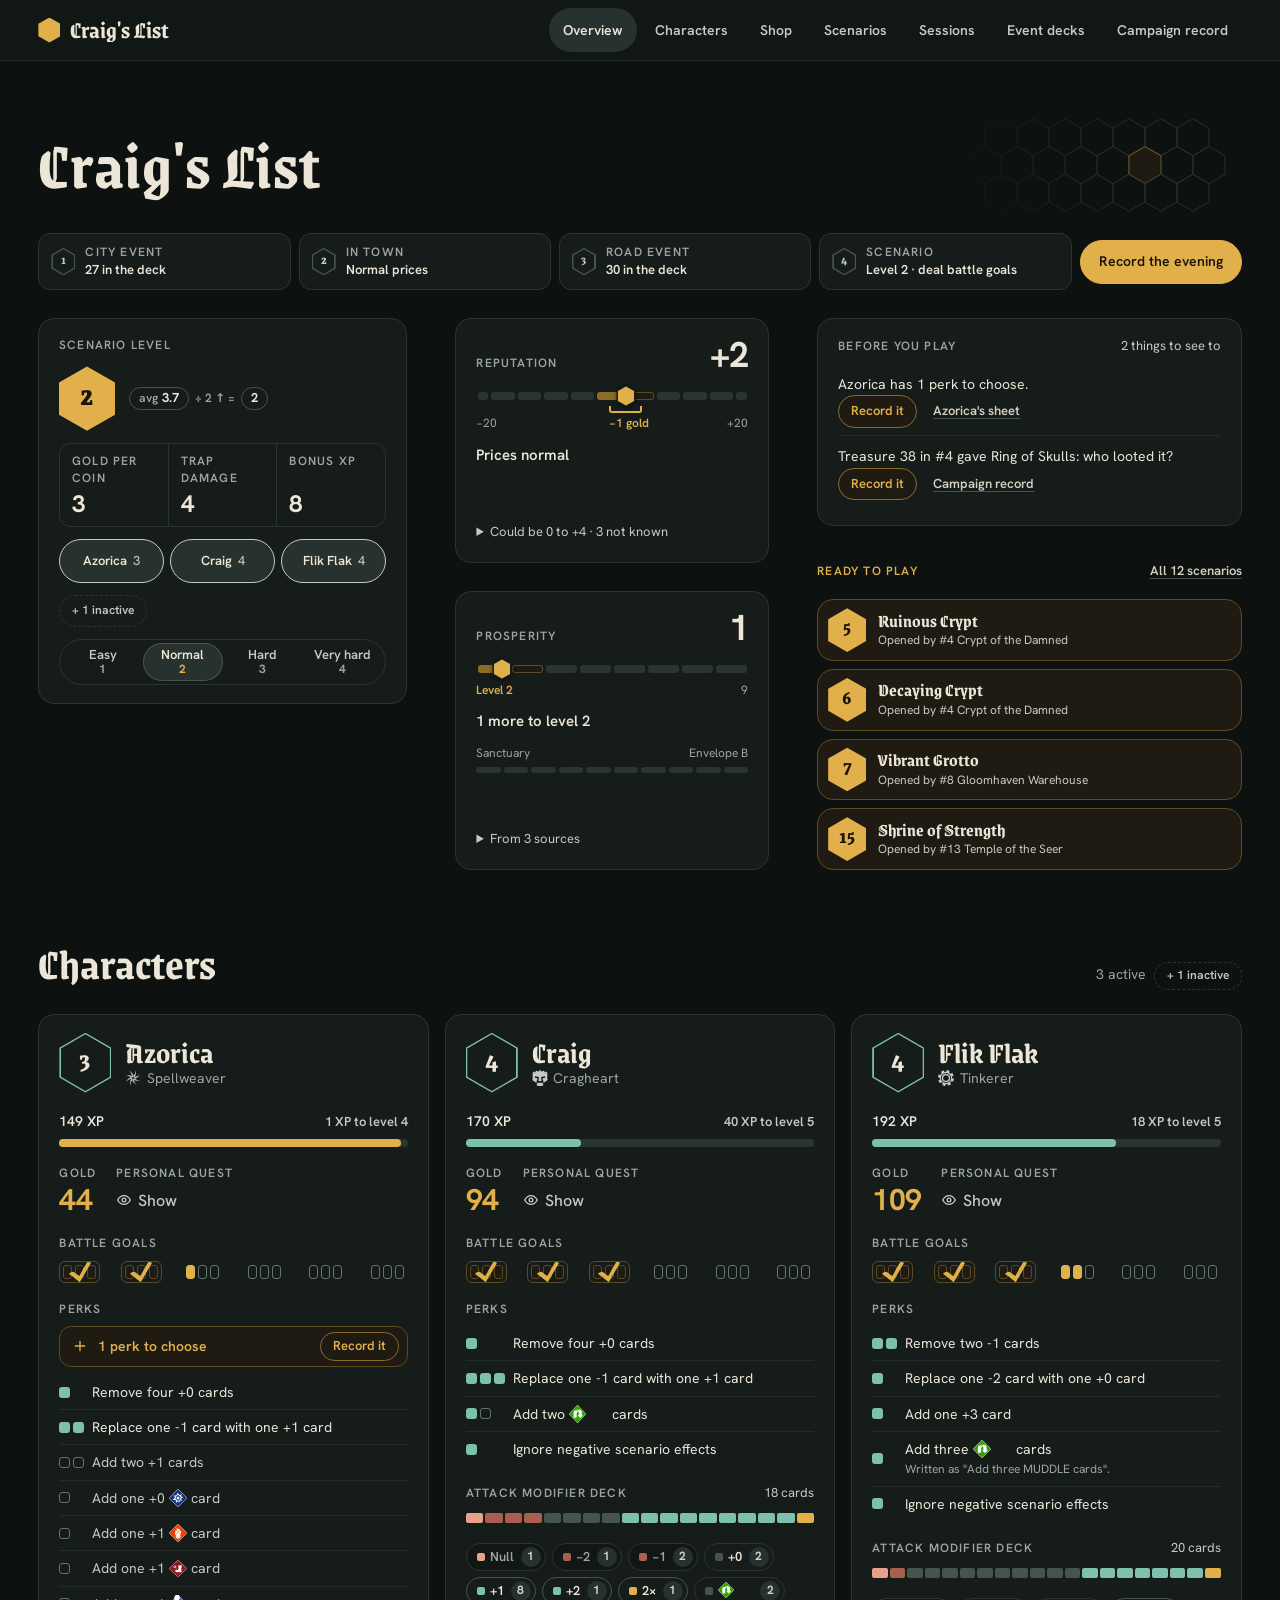
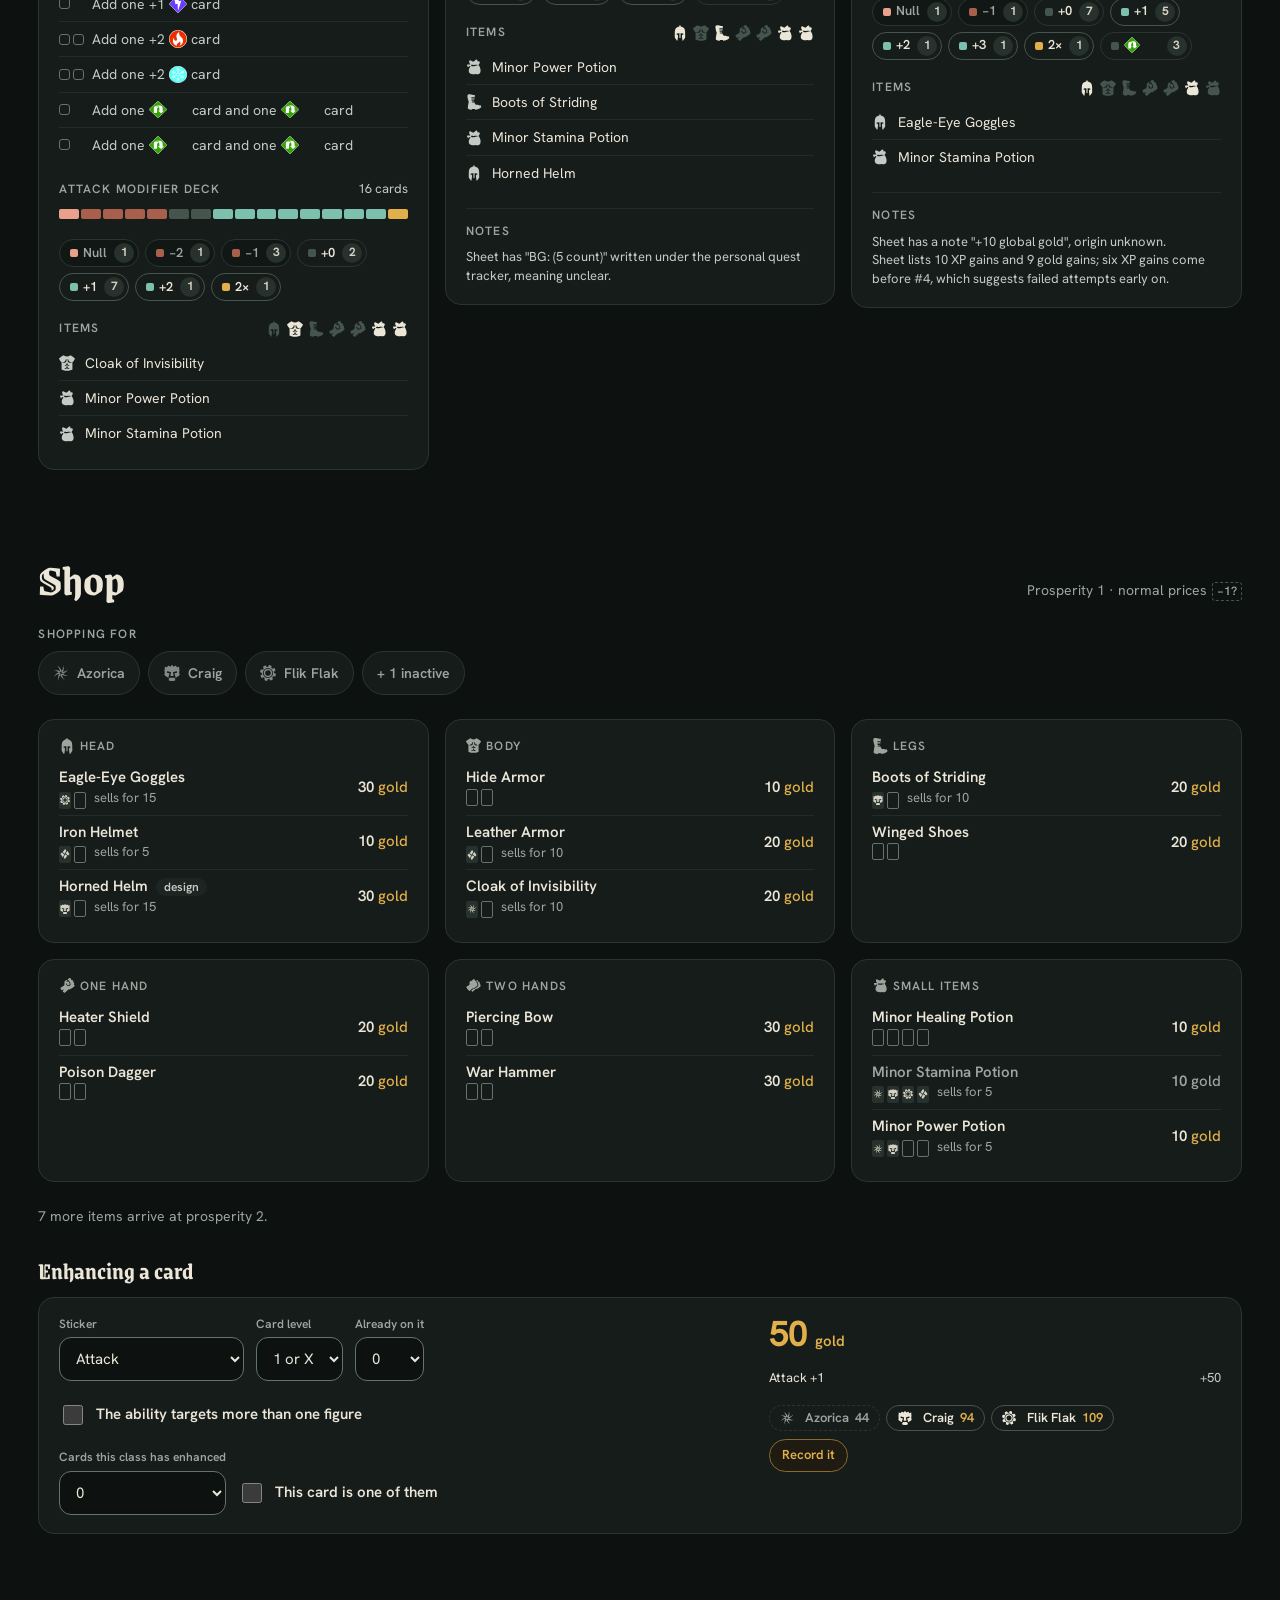
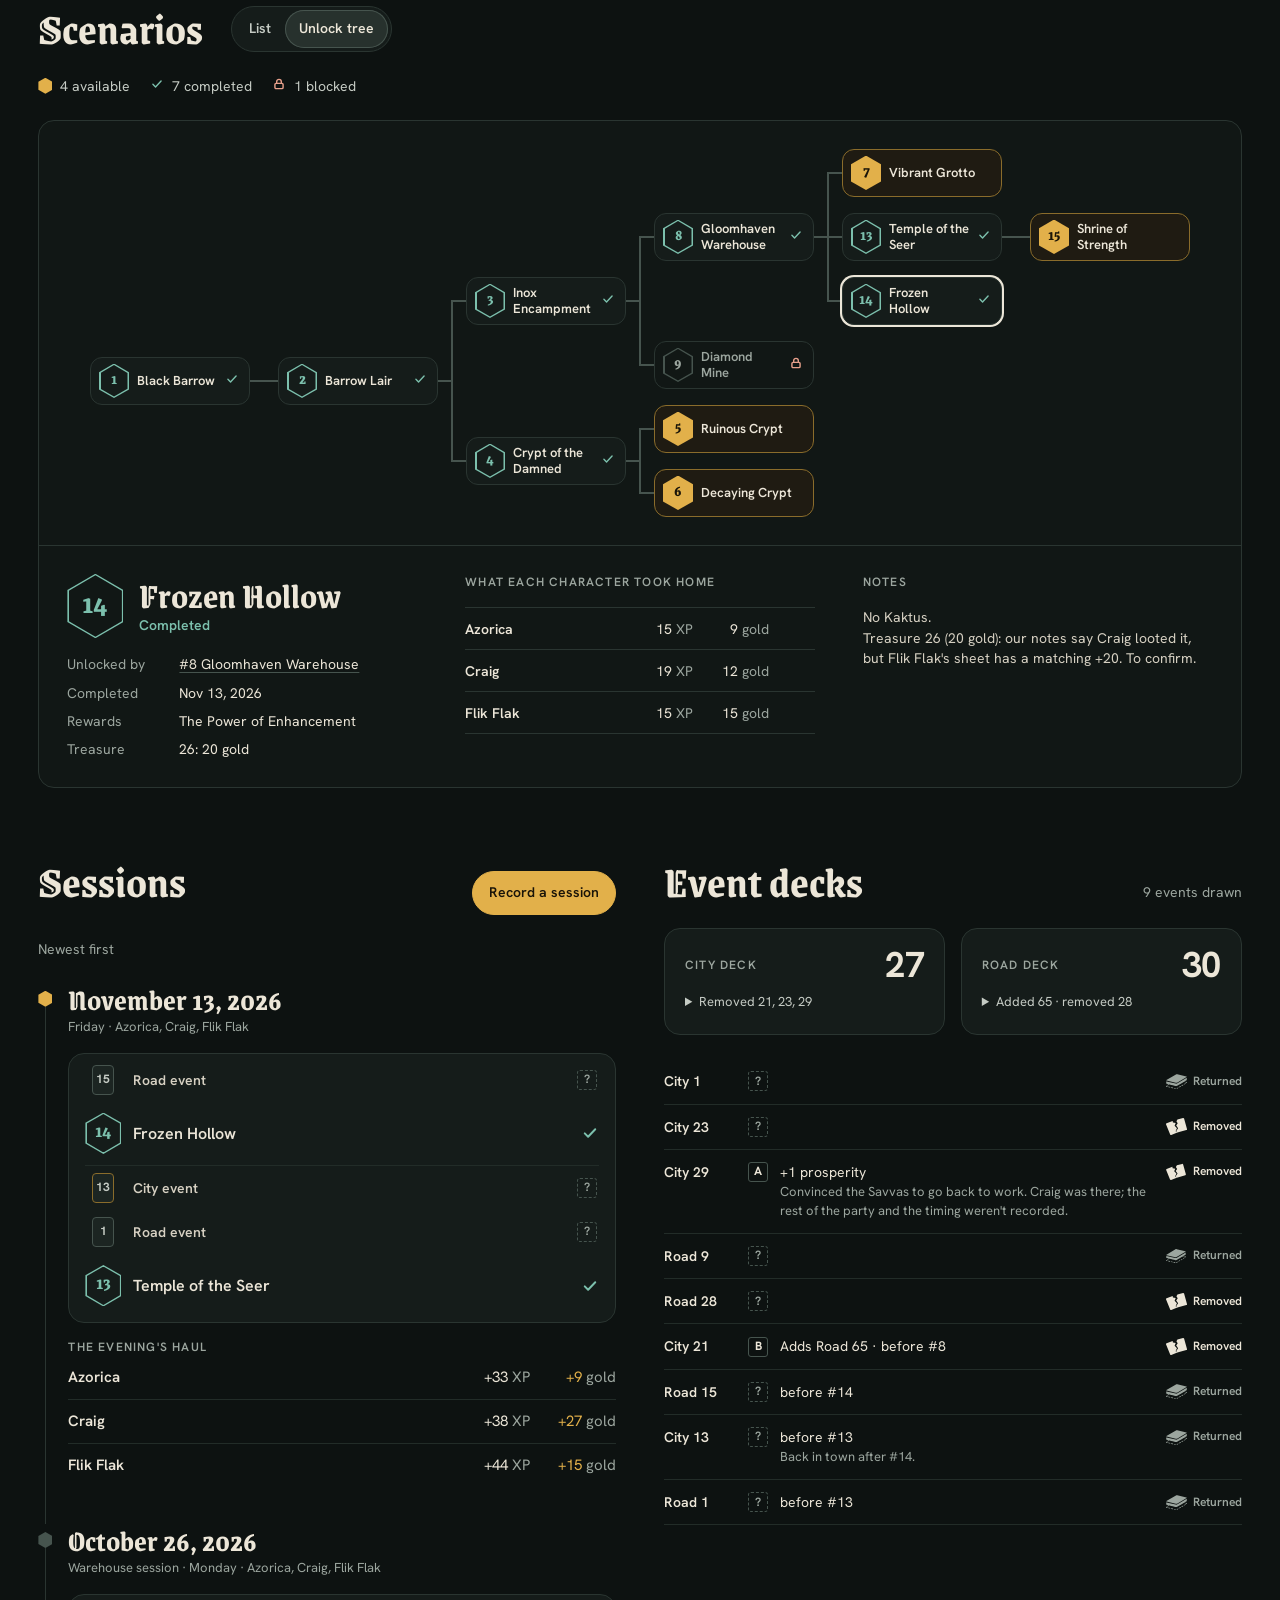
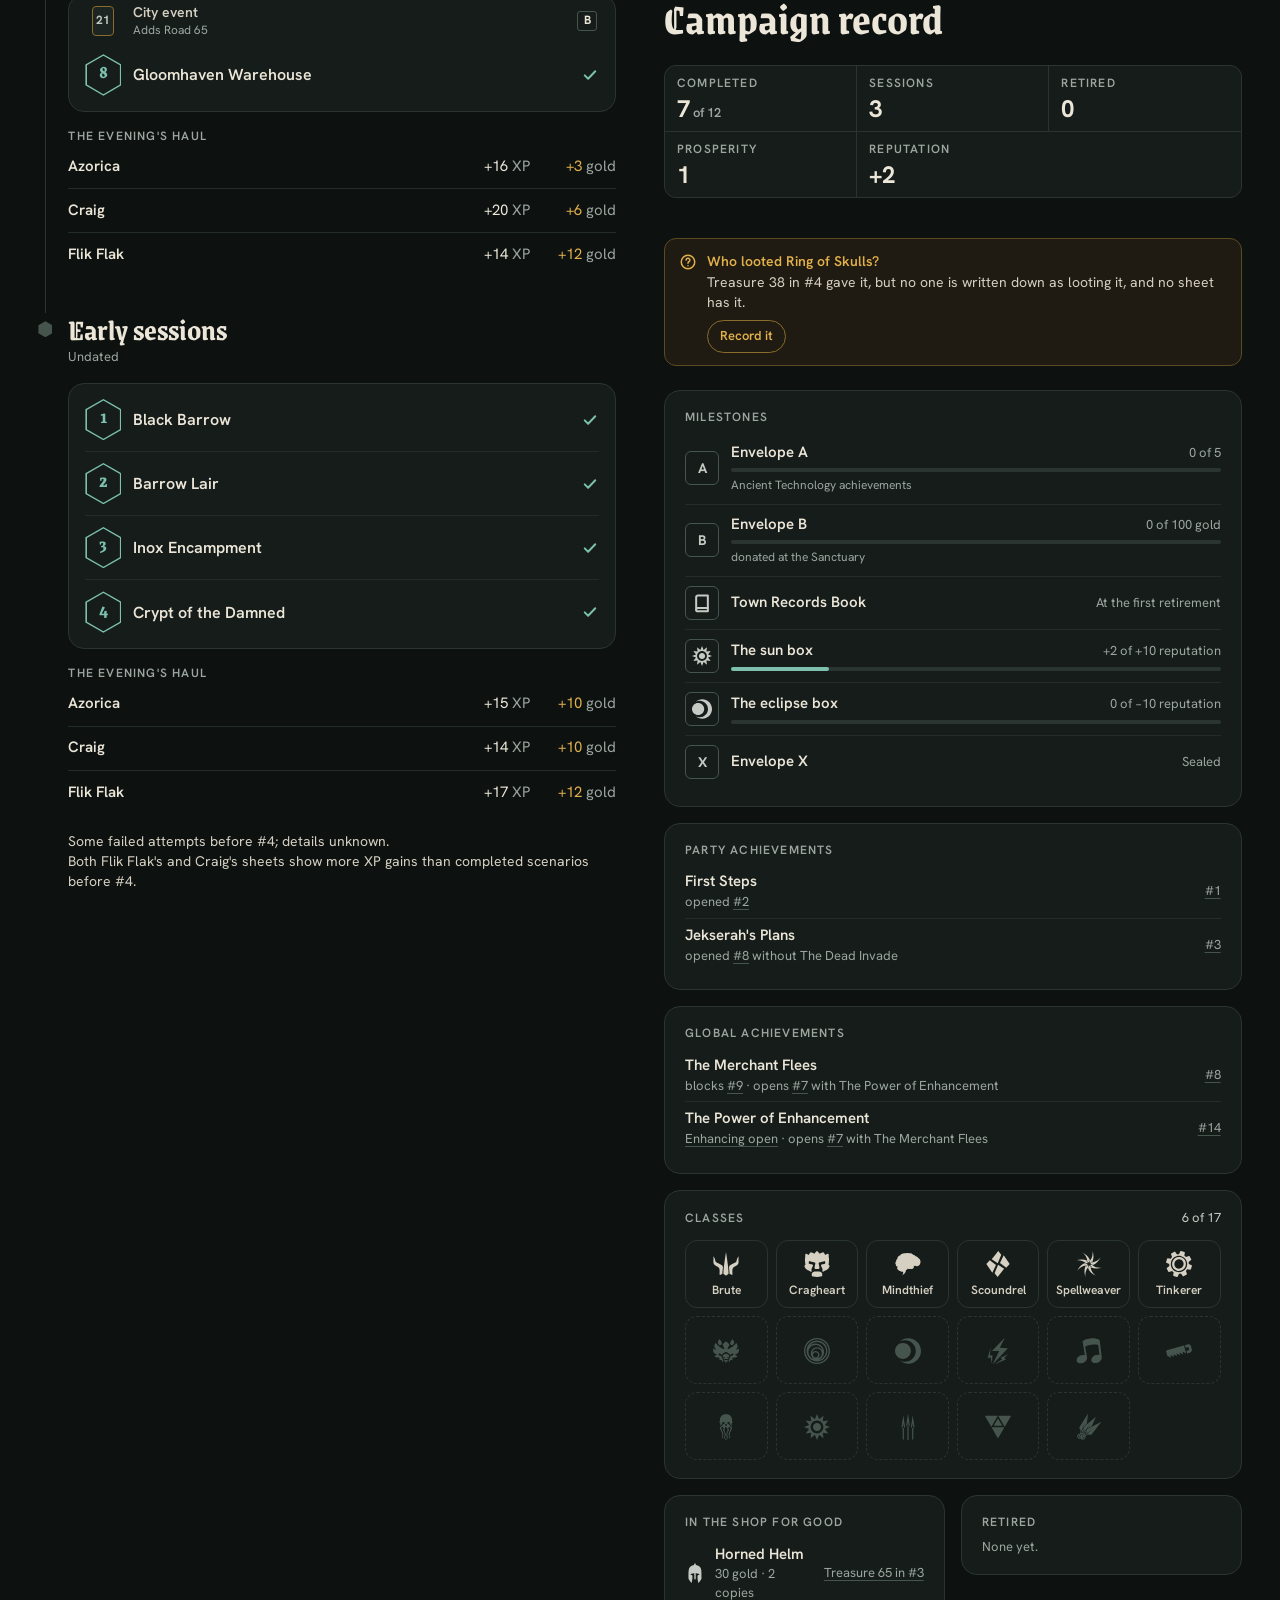
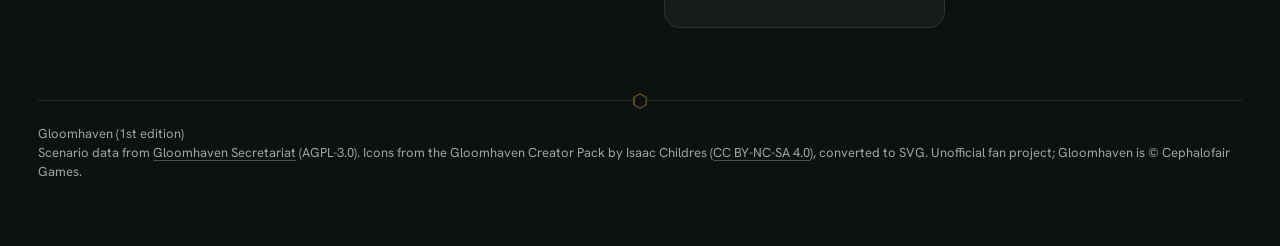
==== commit 3701a8c8: "Make the campaign deterministic: one record of each thing, pinned data, tests - Reference data pinne" ====
--- a/index.html
+++ b/index.html
@@ -14,6 +14,7 @@
   <link rel="preconnect" href="https://fonts.gstatic.com" crossorigin>
   <link rel="stylesheet" href="https://fonts.googleapis.com/css2?family=Grenze+Gotisch:wght@500;700&family=Hanken+Grotesk:wght@400;500;600;700&display=swap">
   <link rel="stylesheet" href="styles.css">
+  <script src="campaign.js" defer></script>
   <script src="app.js" defer></script>
 </head>
 <body>
--- a/styles.css
+++ b/styles.css
@@ -80,7 +80,8 @@
 .figure, .gold, .level-stats .num { font-family: var(--text); font-weight: 700; font-variant-numeric: lining-nums tabular-nums; letter-spacing: -0.02em; }
 .muted { color: var(--muted); }
 /* Said to screen readers, not shown. */
-.sr-only { position: absolute; width: 1px; height: 1px; margin: -1px; padding: 0; overflow: hidden; clip: rect(0 0 0 0); white-space: nowrap; border: 0; }
+.sr-only { position: absolute !important; width: 1px !important; height: 1px !important; margin: -1px !important; padding: 0 !important;
+  overflow: hidden !important; clip: rect(0 0 0 0) !important; white-space: nowrap !important; border: 0 !important; }
 .small { font-size: var(--t-sm); }
 .num { font-variant-numeric: tabular-nums; }
 /* The one small-caps label style. It is brass only where the label itself
@@ -430,10 +431,10 @@
 .level-now { display: flex; align-items: center; gap: 14px; }
 .level-now .hex { --w: 56px; }
 .level-why { display: flex; flex-wrap: wrap; align-items: center; gap: 6px; font-size: var(--t-sm); color: var(--fg-3); }
-.level-why .eq { display: inline-flex; align-items: baseline; gap: 4px; padding: 1px 9px; border: 1px solid var(--line-strong); border-radius: var(--r-pill);
+.sum-how .eq, .level-why .eq { display: inline-flex; align-items: baseline; gap: 4px; padding: 1px 9px; border: 1px solid var(--line-strong); border-radius: var(--r-pill);
   font-weight: 700; color: var(--fg); font-variant-numeric: lining-nums tabular-nums; }
-.level-why .eq small { font-size: var(--t-xs); font-weight: 600; color: var(--muted); }
-.level-why .op { font-size: var(--t-xs); font-weight: 600; color: var(--muted); white-space: nowrap; }
+.sum-how .eq small, .level-why .eq small { font-size: var(--t-xs); font-weight: 600; color: var(--muted); }
+.sum-how .op, .level-why .op { font-size: var(--t-xs); font-weight: 600; color: var(--muted); white-space: nowrap; }
 /* Each difficulty with the level it gives. */
 .level-tile .segmented button { display: inline-flex; flex-direction: column; align-items: center; justify-content: center; gap: 0; line-height: 1.15; }
 .seg-level { font-size: var(--t-xs); font-weight: 700; color: var(--muted); font-variant-numeric: tabular-nums; }
@@ -627,6 +628,13 @@
 .perks > li.open { color: var(--fg-3); }
 .item-list > li { gap: 10px; }
 .item-list .gicon, .slot-blank { flex: none; width: 1.15em; height: 1.15em; margin: 0; color: var(--fg-3); }
+/* Cards, items and conditions to track at the table, tonight's scenario and
+   battle goal to set up by and what it gave: phones only. */
+.item-track, .cond-block, .card-block, .scen-ref, .goal-card, .summary, .town-jobs, .play-line, .sheet-divider, .deck-counters, .level-line { display: none; }
+/* A sheet on a phone (app.js); on a wide screen its content is just part of
+   the page. */
+.sheet, .sheet-body { display: contents; }
+.sheet-head { display: none; }
 .perks .perk-text { flex: 1; }
 .perks .icon { font-size: var(--t-md); color: var(--verdigris); stroke-width: 2.8; }
 .perks .unsure .icon { color: var(--brass); stroke-width: 2.2; }
@@ -672,6 +680,7 @@
 .k-good { background: var(--verdigris); }
 .k-crit { background: var(--brass); }
 .k-bless { background: var(--brass-bg); box-shadow: inset 0 0 0 1px var(--brass); }
+.k-curse { background: var(--ember-bg); box-shadow: inset 0 0 0 1px var(--ember); }
 .deck-cards li { display: inline-flex; align-items: center; gap: 7px; padding: 3px 4px 3px 10px; border: 1px solid var(--line); border-radius: var(--r-pill); font-size: var(--t-sm); font-weight: 600; }
 /* The count, in a badge of its own. */
 .deck-cards b { min-width: 20px; height: 20px; padding: 0 5px; display: inline-grid; place-items: center; border-radius: var(--r-pill);
@@ -913,10 +922,44 @@
 /* Two across even in the column beside Sessions. */
 .record { display: grid; grid-template-columns: repeat(auto-fit, minmax(min(200px, 100%), 1fr)); gap: 16px; align-items: start; }
 .record .card { display: flex; flex-direction: column; gap: 6px; }
-.record .chips { padding-top: 6px; }
-.record .chip { font-size: var(--t-md); }
 .rows .sub { display: block; font-size: var(--t-sm); color: var(--muted); }
 .rows .where { flex: none; font-size: var(--t-sm); color: var(--muted); }
+/* The campaign at a glance; five numbers in rows of three. */
+.record-stats { margin-bottom: 16px; }
+.record-stats > div:last-child:nth-child(3n+2) { grid-column: span 2; }
+.record-stats small { font-size: var(--t-sm); font-weight: 600; letter-spacing: 0; color: var(--muted); }
+.record-miles, .record-classes, .record-wide { grid-column: 1 / -1; }
+/* Milestones: a mark, the name and how far, a thin meter under. */
+.miles { display: flex; flex-direction: column; margin: 0; padding: 0; list-style: none; }
+.miles li { display: flex; align-items: center; gap: 12px; padding: 9px 0; border-bottom: 1px solid var(--line-soft); }
+.miles li:last-child { border-bottom: 0; }
+.mile-mark { flex: none; display: grid; place-items: center; width: 34px; height: 34px; border: 1px solid var(--line-strong); border-radius: var(--r-sm); color: var(--fg-3); }
+.mile-mark .gicon, .mile-mark .icon { width: 20px; height: 20px; margin: 0; }
+.mile-env { font: 700 var(--t-md)/1 var(--text); }
+.miles li.ready .mile-mark { border-color: var(--brass-edge); background: var(--brass-bg); color: var(--brass); }
+.miles li.open .mile-mark { border-color: var(--verdigris); color: var(--verdigris); }
+.mile-text { flex: 1; min-width: 0; display: flex; flex-direction: column; gap: 5px; }
+.mile-name { display: flex; align-items: baseline; justify-content: space-between; gap: 10px; }
+.mile-name strong { font-weight: 600; }
+.mile-state { flex: none; font-size: var(--t-sm); color: var(--muted); font-variant-numeric: tabular-nums; }
+.miles li.ready .mile-state { font-weight: 600; color: var(--brass); }
+.miles li.open .mile-state { color: var(--verdigris); }
+.miles .meter { height: 4px; }
+.miles .sub { font-size: var(--t-xs); color: var(--muted); }
+/* What was lost or replaced: quieter, struck through. */
+.rows li.lost s { color: var(--muted); text-decoration-color: var(--fg-3); }
+.rows .sub a { color: inherit; }
+/* The class boxes, as on the shelf: closed ones by their icon alone. */
+.class-boxes { display: grid; grid-template-columns: repeat(auto-fill, minmax(78px, 1fr)); gap: 8px; margin: 0; padding: 6px 0 0; list-style: none; }
+.class-boxes li { min-width: 0; min-height: 68px; display: flex; flex-direction: column; align-items: center; justify-content: center; gap: 5px; padding: 10px 4px 8px; border: 1px solid var(--line); border-radius: var(--r-md); color: var(--fg-2); text-align: center; }
+.class-boxes .gicon { width: 26px; height: 26px; margin: 0; }
+.class-boxes .box-name { max-width: 100%; font-size: var(--t-xs); font-weight: 600; hyphens: auto; overflow-wrap: break-word; }
+.class-boxes .box-how { font-size: var(--t-xs); color: var(--brass); }
+.class-boxes .unlocked { border-color: var(--brass-edge); background: var(--brass-bg); color: var(--brass); }
+.class-boxes .unlocked .box-name { color: var(--fg); }
+.class-boxes .locked { justify-content: center; border-style: dashed; color: var(--line-strong); }
+.design-name { min-width: 0; display: flex; align-items: center; gap: 10px; }
+.design-name > .gicon { width: 20px; height: 20px; margin: 0; color: var(--fg-3); }
 
 /* Recording a session. */
 .btn {
@@ -1010,7 +1053,9 @@
 .shop .price .unit { font-weight: 500; color: var(--brass); }
 .shop .price-col { flex: none; display: flex; flex-direction: column; align-items: flex-end; gap: 4px; }
 /* How far a price could be off while reputation isn't certain. */
-.price-doubt { margin-left: 5px; padding: 0 4px; border: 1px dashed var(--line-strong); border-radius: var(--r-xs); font-size: var(--t-xs); font-weight: 600; color: var(--muted); cursor: help; }
+.price-doubt { margin-left: 5px; padding: 0 4px; border: 1px dashed var(--line-strong); border-radius: var(--r-xs); background: none; font: inherit; font-size: var(--t-xs); font-weight: 600; color: var(--muted); cursor: pointer; }
+.price-doubt[aria-expanded="true"] { border-style: solid; color: var(--fg-2); }
+.price-why { margin-top: -6px; }
 /* Buy, for this phone's character: a small brass pill under the price, its
    tap area reaching past its edges. */
 .shop .buy { position: relative; padding: 2px 12px; border: 1px solid var(--brass-line); border-radius: var(--r-pill);
@@ -1026,6 +1071,8 @@
 .shop .sold-out strong, .shop .sold-out .price, .shop .sold-out .price .unit { color: var(--muted); }
 /* This phone's character can't afford it. */
 .shop .too-dear .price, .shop .too-dear .price .unit { color: var(--muted); }
+.shop .slot-full > span:first-child { opacity: 0.6; }
+.slot-note { margin-left: 8px; font-weight: 500; letter-spacing: 0; text-transform: none; color: var(--muted); }
 /* Who is shopping: a row of character chips. */
 .shop-for { display: flex; flex-direction: column; gap: 8px; }
 .shop-for .filters button .gicon { margin: 0; color: inherit; }
@@ -1072,6 +1119,9 @@
 
 /* --- Phones: tabs at the bottom, one tab at a time ------------------------ */
 @media (max-width: 899px) {
+  .class-boxes { grid-template-columns: repeat(auto-fill, minmax(84px, 1fr)); gap: 6px; }
+  .class-boxes li { padding: 8px 2px 6px; }
+  .class-boxes .gicon { width: 22px; height: 22px; }
   .topbar { position: fixed; top: auto; bottom: 0; left: 0; right: 0; border-bottom: 0; border-top: 1px solid var(--line-soft); }
   .topbar-inner { padding: 0 8px env(safe-area-inset-bottom, 0px); }
   .brand, .tabs .wide-only { display: none; }
@@ -1124,17 +1174,142 @@
   .card { padding: 14px; }
 
   .hero { display: flex; flex-direction: column; align-items: stretch; gap: 28px; }
-  .tonight { grid-template-columns: repeat(2, minmax(0, 1fr)); margin-top: 0; }
-  .tonight-step { min-height: 56px; }
-  .tonight-record { grid-column: 1 / -1; min-height: 44px; }
+  /* The evening as a rail: four steps on a line, the one to see to now lit
+     and saying where it stands, the done ones ticked. */
+  .tonight { position: relative; display: flex; flex-wrap: wrap; align-items: flex-start; gap: 0; margin-top: 0; }
+  .tonight::before { content: ""; position: absolute; top: 22px; left: 12.5%; right: 12.5%; height: 2px; background: var(--line-strong); }
+  .tonight-step { position: relative; flex: 1 1 25%; flex-direction: column; align-items: center; gap: 6px; min-height: 0; padding: 0 2px 6px; border: 0; background: none; text-align: center; }
+  .tonight-step:hover { color: var(--fg); }
+  .tonight-step .hex { --w: 40px; --fill: var(--bg); }
+  .tonight-step.current .hex { --ring: var(--brass); --ink: var(--brass); }
+  .tonight-text { align-items: center; }
+  .tonight-text .label { font-size: 11px; }
+  .tonight-step.current .label { color: var(--brass); }
+  .tonight-value { display: none; }
+  .tonight-step.current .tonight-value { display: block; font-size: var(--t-xs); font-weight: 600; color: var(--fg-2); }
+  .tonight-done { position: absolute; top: -2px; left: calc(50% + 10px); display: grid; place-items: center; width: 18px; height: 18px; margin: 0; border-radius: 50%; background: var(--bg); }
+  .tonight-done .icon { font-size: 14px; }
+  .tonight-record { flex-basis: 100%; min-height: 44px; margin-top: 10px; }
+  .tonight-record.quiet-link { align-self: center; padding: 0; border: 0; background: none; color: var(--fg-3); font: inherit; font-size: var(--t-sm); font-weight: 600; text-decoration: underline; text-underline-offset: 0.2em; text-decoration-color: var(--line-strong); cursor: pointer; }
+  /* The party's name, smaller on Tonight, where the evening matters more. */
+  body[data-tab="tonight"] .party-name { font-size: var(--d-lg); }
   .hero-head { min-height: 0; padding-right: 0; }
   .hero-decor { display: none; }
   .hero-side { display: contents; }
-  .ready { align-self: stretch; order: 1; }
+  .ready { align-self: stretch; order: 5; }
+  /* Tonight's scenario, picked from Ready to play below it. */
+  .scen-ref { order: 3; display: flex; flex-direction: column; gap: 14px; scroll-margin-top: 16px; }
+  .scen-ref:focus { outline: none; }
+  .scen-ref-head { display: flex; align-items: center; gap: 12px; }
+  .scen-ref-head .hex { --w: 48px; }
+  .scen-ref-head > div { flex: 1; min-width: 0; display: flex; flex-direction: column; gap: 2px; }
+  .scen-ref-head h2 { font: 700 var(--d-sm)/1.1 var(--display); overflow-wrap: break-word; }
+  .scen-ref-change { flex: none; min-height: 44px; }
+  .ref-stats .label { font-size: 11px; }
+  /* Five numbers on a grid of three: the last fills the row. */
+  .ref-stats > :last-child:nth-child(3n + 2) { grid-column: span 2; }
+  .ref-nums { display: flex; gap: 16px; }
+  .ref-nums > span { display: inline-flex; align-items: center; gap: 5px; }
+  .ref-nums .icon { width: 17px; height: 17px; color: var(--fg-3); }
+  .ref-nums b { font-size: var(--t-lg); color: var(--fg); }
+  .ref-players { display: flex; flex-direction: column; gap: 6px; }
+  .ref-players ul { display: flex; flex-direction: column; }
+  .ref-players li { display: flex; justify-content: space-between; gap: 12px; padding: 8px 0; border-bottom: 1px solid var(--line-soft); }
+  .ref-players li span { color: var(--fg-2); }
+  .ref-actions { display: flex; flex-wrap: wrap; align-items: center; gap: 4px 16px; }
+  .ref-actions .btn { min-height: 44px; }
+  .ref-more { display: inline-flex; align-items: center; min-height: 44px; align-self: flex-start; font-weight: 600; color: var(--fg-2); }
+  .ready-card.picked { border-color: var(--brass); }
+
+  /* Sheets: a screen slid up over the tab, full height, the page dimmed
+     behind it. */
+  .sheet:not(.open) { display: none; }
+  .sheet.open { display: block; position: fixed; inset: 12px 0 0; z-index: 60; overflow-y: auto; overscroll-behavior: contain;
+    padding: 0 20px calc(32px + env(safe-area-inset-bottom, 0px)); background: var(--bg);
+    border-top: 1px solid var(--line-strong); border-radius: var(--r-lg) var(--r-lg) 0 0; box-shadow: 0 -12px 40px rgb(0 0 0 / 0.6);
+    animation: sheet-up 0.22s ease-out; }
+  html.sheet-open { overflow: hidden; }
+  html.sheet-open body::after { content: ""; position: fixed; inset: 0; z-index: 55; background: rgb(0 0 0 / 0.6); }
+  .sheet.open .sheet-head { display: flex; position: sticky; top: 0; z-index: 7; align-items: center; justify-content: space-between; gap: 12px;
+    min-height: 60px; margin: 0 -20px 4px; padding: 8px 8px 8px 20px; background: var(--bg); border-bottom: 1px solid var(--line-soft); }
+  .sheet-head h2 { font: 700 var(--d-sm)/1.1 var(--display); outline: none; }
+  .sheet-close { min-height: 44px; gap: 6px; }
+  .sheet-close .icon { width: 18px; height: 18px; }
+  .sheet.open .sheet-body { display: flex; flex-direction: column; gap: 16px; padding-top: 12px; }
+  .sheet.open .sheet-body > * { align-self: stretch; }
+  /* Titles the sheet's head already says. */
+  .sheet.open .sheet-body > .section-head h2, .sheet.open .enhancer-wrap > .subtitle,
+  .sheet.open .level-tile > h2.label, .sheet.open .ready-head h2 { display: none; }
+  .sheet.open .rec-pin { top: 60px; }
+  .sheet.open .ready-list { flex-direction: column; overflow: visible; margin: 0; padding: 0; }
+  .sheet.open .ready-card { width: auto; min-height: 0; flex-direction: row; align-items: center; }
+  @keyframes sheet-up { from { transform: translateY(32px); opacity: 0.5; } to { transform: none; opacity: 1; } }
+  @media (prefers-reduced-motion: reduce) { .sheet.open { animation: none; } }
+
+  /* Tonight's level as one line, opening who's playing and the difficulty. */
+  .level-line { grid-column: 1 / -1; display: flex; align-items: center; gap: 12px; width: 100%; min-height: 64px; padding: 10px 14px;
+    border: 1px solid var(--line); border-radius: var(--r-lg); background: var(--surface); color: var(--fg); font: inherit; text-align: left; cursor: pointer; }
+  .level-line .hex { --w: 40px; }
+  .level-line-text { flex: 1; min-width: 0; display: flex; flex-direction: column; gap: 1px; }
+  .level-line-text strong { font-size: var(--t-lg); }
+  .level-line-text span { font-size: var(--t-sm); color: var(--muted); }
+  .level-line > .icon { transform: rotate(-90deg); color: var(--fg-3); }
+
+  /* Town: each job a row, the Shop and enhancing opening as sheets. */
+  .todo-open { display: inline-flex; align-items: center; gap: 4px; min-height: 44px; padding: 0 10px 0 16px;
+    border: 1px solid var(--line-strong); border-radius: var(--r-pill); background: var(--surface); color: var(--fg);
+    font: inherit; font-size: var(--t-sm); font-weight: 600; cursor: pointer; }
+  .todo-open .icon { width: 16px; height: 16px; transform: rotate(-90deg); }
+  .town-gold { color: var(--brass); }
+  /* Recording, on a phone that isn't: a link, not a brass button. */
+  .todo-rest { margin-top: 8px; }
+  .shop-rec { flex-basis: 100%; }
+  /* The tracker still holding another scenario's numbers. */
+  .ref-stale { display: flex; flex-wrap: wrap; align-items: center; gap: 4px 10px; padding: 8px 12px; border: 1px dashed var(--brass-edge); border-radius: var(--r-md);
+    font-size: var(--t-sm); color: var(--fg-2); }
+  .ref-stale > span { flex: 1; min-width: 12em; }
+  .ref-stale > .icon { color: var(--brass); }
+  .ref-stale .btn { min-height: 40px; margin-left: auto; }
+  /* The battle goal kept: hidden behind Show, as the personal quest is. */
+  .goal-card { order: 4; display: flex; flex-direction: column; gap: 10px; }
+  .goal-change { min-height: 44px; margin: -12px -8px -12px 0; }
+  .goal-reveal { align-self: center; display: block; width: 128px; min-width: 0; aspect-ratio: 5 / 7; padding: 0; overflow: hidden;
+    border: 1px solid var(--brass-edge); border-radius: var(--r-md); background: var(--surface); }
+  .goal-back { display: flex; flex-direction: column; align-items: center; justify-content: center; gap: 12px; width: 100%; height: 100%;
+    background: repeating-linear-gradient(45deg, var(--brass-bg) 0 7px, var(--surface) 7px 14px); color: var(--brass); font-size: var(--t-sm); font-weight: 600; }
+  .goal-back .brand-mark { width: 30px; height: 34px; }
+  .goal-face { display: flex; flex-direction: column; align-items: center; justify-content: center; gap: 10px; width: 100%; height: 100%; padding: 12px; text-align: center; }
+  .goal-name { font: 700 var(--d-sm)/1.1 var(--display); color: var(--fg); overflow-wrap: anywhere; }
+  .goal-checks { display: flex; gap: 4px; color: var(--brass); }
+  .goal-checks .gicon { width: 22px; height: 22px; margin: 0; background-color: var(--brass); }
+  .goal-checks { font-size: var(--t-sm); color: var(--muted); }
+  .goal-hint { font-size: var(--t-xs); font-weight: 600; color: var(--fg-3); }
+  .sum-goal-label .goal-checks { display: inline-flex; margin-left: 8px; vertical-align: -3px; }
+  .sum-goal-label .goal-checks .gicon { width: 16px; height: 16px; }
+  .goal-card select { min-height: 44px; }
+  .sum-made { flex: none; }
+
+  /* Town: what the scenario gave, above the Shop. */
+  .summary { display: flex; flex-direction: column; gap: 12px; margin-bottom: 20px; }
+  .summary .section-head h2 { font-size: var(--d-md); }
+  .sum-card { display: flex; flex-direction: column; gap: 4px; }
+  .sum-card h3 { font: 700 var(--t-xl)/1.2 var(--text); margin-bottom: 4px; }
+  .sum-row { display: flex; align-items: center; gap: 10px; min-height: 44px; border-bottom: 1px solid var(--line-soft); }
+  .sum-row > .label { width: 6.5em; flex: none; }
+  .sum-how { flex: 1; min-width: 0; display: flex; flex-wrap: wrap; align-items: center; gap: 4px 6px; font-size: var(--t-sm); color: var(--muted); }
+  .sum-row > b { font-size: var(--t-xl); }
+  .sum-row > .sum-goal-label { flex: 1; width: auto; }
+  .sum-goal { display: flex; align-items: center; gap: 6px; }
+  .sum-goal b { width: 1.4em; text-align: center; font-size: var(--t-xl); }
+  .sum-after { padding-top: 8px; font-size: var(--t-sm); color: var(--fg-2); }
+  .sum-gains { display: block; margin-top: 4px; color: var(--brass); }
   .tiles { order: 2; display: grid; grid-template-columns: repeat(2, minmax(0, 1fr)); gap: 12px; }
   .level-tile { grid-area: auto; grid-column: 1 / -1; }
   .rep-tile, .prosp-tile { grid-area: auto; }
-  .todo { order: 3; }
+  .todo { order: 1; }
+  /* Town: this phone's character's jobs, under the summary, above the Shop. */
+  .town-jobs { order: 0; display: flex; flex-direction: column; gap: 4px; margin-bottom: 20px; }
+  #enhancing { scroll-margin-top: 16px; }
   .party-name { font-size: var(--d-xxl); line-height: 1; }
   .party-name.long { font-size: var(--d-lg); }
   .ready-head { margin-bottom: 4px; }
@@ -1153,8 +1328,10 @@
   .tile-foot span { font-size: var(--t-xs); }
   .level-tile .filters, .recorder .filters { flex-wrap: wrap; overflow: visible; margin: 0; padding: 0; -webkit-mask-image: none; mask-image: none; }
 
-  .jump { position: relative; display: flex; flex-wrap: wrap; align-items: center; column-gap: 16px; font-size: var(--t-sm); color: var(--muted); }
-  .jump a { display: inline-flex; align-items: center; min-height: 44px; font-weight: 600; color: var(--fg-2); }
+  .jump { position: relative; display: flex; gap: 8px; margin: 0 -20px; padding: 0 20px; overflow-x: auto; scrollbar-width: none; font-size: var(--t-sm); }
+  .jump::-webkit-scrollbar { display: none; }
+  .jump > span:first-child { position: absolute; width: 1px; height: 1px; overflow: hidden; clip-path: inset(50%); white-space: nowrap; }
+  .jump a { flex: none; display: inline-flex; align-items: center; min-height: 40px; padding: 0 14px; border: 1px solid var(--line); border-radius: var(--r-pill); background: var(--surface); font-weight: 600; color: var(--fg-2); text-decoration: none; }
   .me-line { display: flex; flex-wrap: wrap; align-items: center; column-gap: 8px; padding-top: 8px; border-top: 1px solid var(--line-soft); font-size: var(--t-sm); color: var(--muted); }
   .me-line button { min-height: 44px; padding: 0; border: 0; background: none; color: var(--fg-2); font: inherit; font-weight: 600; text-decoration: underline; text-underline-offset: 0.2em; text-decoration-color: var(--line-strong); cursor: pointer; }
   .party { display: flex; flex-direction: column; gap: 4px; }
@@ -1220,17 +1397,17 @@
   .char-card { --under: var(--bg); gap: 20px; padding: 6px 0 0; background: none; border: 0; border-radius: 0; }
   .char-card:not(.current) { display: none; }
   .char-head { flex-direction: row-reverse; justify-content: space-between; gap: 16px; }
-  .char-head h3 { font-size: var(--d-xxl); line-height: 1; }
-  .char-head h3.long { font-size: var(--d-md); }
+  .char-head h3 { font-size: var(--d-lg); line-height: 1; }
+  .char-head h3.long { font-size: var(--d-sm); }
   .char-head p { font-size: var(--t-base); margin-top: 4px; }
-  .char-level .hex { --w: 72px; }
+  .char-level .hex { --w: 52px; }
   .char-level .label { display: block; }
   .meter { height: 10px; }
   .xp-now { font-size: var(--t-base); }
   .block-head .xp-next { font-size: var(--t-md); }
   .char-stats { display: grid; grid-template-columns: repeat(2, minmax(0, 1fr)); gap: 12px; }
   /* Every part of the sheet below the XP sits in a card of its own. */
-  .char-stats > div, .quest-detail, .goal-block, .perk-block, .deck-block, .item-block, .char-notes { --under: var(--surface); padding: 14px; background: var(--surface); border: 1px solid var(--line); border-radius: var(--r-lg); }
+  .char-stats > div, .quest-detail, .goal-block, .perk-block, .card-block, .deck-block, .cond-block, .item-block, .char-notes { --under: var(--surface); padding: 14px; background: var(--surface); border: 1px solid var(--line); border-radius: var(--r-lg); }
   .gold { font-size: var(--d-lg); line-height: 1.1; }
   .quest { font-size: var(--t-xl); line-height: 1.25; }
   .quest-meter { margin-top: 8px; }
@@ -1239,6 +1416,107 @@
   .goals > span { padding: 4px; }
   .goals i { width: 11px; height: 16px; }
   .perks > li, .item-list > li { min-height: 44px; font-size: var(--t-base); }
+
+  /* Items at the table: the list to tap replaces the plain one. A spent item
+     turns its slot icon sideways, as the card is turned; a consumed one is
+     face down, its name struck through. */
+  .item-block.tracking > .item-list { display: none; }
+  .item-track { display: flex; flex-direction: column; gap: 10px; }
+  .item-track .item-list > li:has(> .item-use) { padding: 0; }
+  .item-use {
+    flex: 1;
+    min-width: 0;
+    display: flex;
+    align-items: center;
+    gap: 10px;
+    min-height: 48px;
+    padding: 0;
+    border: 0;
+    background: none;
+    color: var(--fg);
+    font: inherit;
+    text-align: left;
+    cursor: pointer;
+    touch-action: manipulation;
+  }
+  .item-use .gicon { transition: transform 0.15s; }
+  .item-name { flex: 1; min-width: 0; }
+  .item-state { flex: none; padding: 3px 10px; border: 1px solid var(--line); border-radius: var(--r-pill); font-size: var(--t-xs); font-weight: 600; color: var(--muted); }
+  .item-use.spent .gicon { transform: rotate(90deg); color: var(--brass); }
+  .item-use.spent .item-name { color: var(--fg-3); }
+  .item-use.spent .item-state { border-color: var(--brass-line); background: var(--brass-bg); color: var(--brass); }
+  .item-use.consumed .gicon { color: var(--ember); opacity: 0.6; }
+  .item-use.consumed .item-name { color: var(--muted); text-decoration: line-through; text-decoration-color: var(--ember-line); }
+  .item-use.consumed .item-state { border-color: var(--ember-line); background: var(--ember-bg); color: var(--ember); }
+  .use-dots { flex: none; display: flex; gap: 4px; }
+  .use-dots i { width: 10px; height: 10px; border: 1.5px solid var(--box); border-radius: 50%; }
+  .use-dots i.on { border-color: var(--fg-2); background: var(--fg-2); }
+  .item-rest { align-self: flex-start; min-height: 44px; }
+
+  /* Ability cards: three piles, then what moves cards between them. */
+  .card-block { display: flex; flex-direction: column; gap: 12px; }
+  .pile-warn { font-weight: 700; color: var(--ember); }
+  .piles { display: grid; grid-template-columns: repeat(3, minmax(0, 1fr)); gap: 8px; }
+  .pile { display: flex; flex-direction: column; align-items: center; gap: 2px; padding: 10px 4px; border: 1px solid var(--line); border-radius: var(--r-md); }
+  .pile output { font-size: var(--d-sm); font-weight: 700; line-height: 1.1; }
+  .pile.hand { border-color: var(--line-strong); }
+  .pile.stack { margin: 6px 6px 0 0; box-shadow: 3px -3px 0 -1px var(--surface), 3px -3px 0 0 var(--line), 6px -6px 0 -1px var(--surface), 6px -6px 0 0 var(--line); }
+  .pile.none { border-style: dashed; }
+  .pile.none output { color: var(--muted); }
+  .pile.lost:not(.none) { border-color: var(--ember-line); background: repeating-linear-gradient(135deg, var(--ember-bg) 0 6px, var(--surface) 6px 12px); }
+  .pile.lost:not(.none) output { color: var(--ember); }
+  .pile-row { display: flex; flex-wrap: wrap; align-items: center; gap: 8px; }
+  .pile-row > .label { width: 3.2em; flex: none; }
+  .pile-move { flex: 1 1 0; min-width: 0; flex-direction: column; justify-content: center; gap: 0; min-height: 44px; padding-inline: 10px; line-height: 1.2; }
+  .pile-move small { font-size: 11px; font-weight: 500; color: var(--muted); }
+  .pile-move[aria-disabled="true"] { opacity: 0.4; cursor: default; }
+  .pile-more .pile-move { flex: 1 1 140px; font-size: var(--t-sm); }
+  .pile-undo { min-height: 44px; }
+  .pile-undo .icon { width: 16px; height: 16px; }
+
+  /* Conditions: tokens to toggle, on in their colour, off greyed out; Bless
+     and Curse counted, as cards in the deck. */
+  .cond-block { display: flex; flex-direction: column; gap: 12px; }
+  .cond-grid { display: grid; grid-template-columns: repeat(4, minmax(0, 1fr)); gap: 6px; }
+  .cond {
+    display: flex; flex-direction: column; align-items: center; justify-content: center; gap: 4px;
+    min-height: 64px; padding: 6px 2px;
+    border: 1px solid var(--line); border-radius: var(--r-md); background: none;
+    color: var(--muted); font: inherit; font-size: var(--t-xs); font-weight: 600;
+    cursor: pointer; touch-action: manipulation;
+  }
+  .cond span { max-width: 100%; overflow: hidden; text-overflow: ellipsis; }
+  .cond-icon { display: block; width: 28px; height: 28px; }
+  .cond[aria-pressed="false"] .cond-icon, .cond-count:not(.on) .cond-icon { filter: grayscale(1); opacity: 0.45; }
+  .cond[aria-pressed="true"] { color: var(--fg); }
+  .cond.bad[aria-pressed="true"] { border-color: var(--ember-line); background: var(--ember-bg); }
+  .cond.good[aria-pressed="true"] { border-color: var(--verdigris); background: rgb(124 192 173 / 0.12); }
+  .deck-counters { display: flex; flex-direction: column; gap: 6px; margin-top: 12px; padding-top: 10px; border-top: 1px solid var(--line-soft); }
+  .cond-count { display: flex; align-items: center; gap: 8px; min-width: 0; }
+  .cond-count .cond-icon { width: 26px; height: 26px; }
+  .cond-count-name { flex: 1; min-width: 0; font-size: var(--t-base); font-weight: 600; color: var(--muted); }
+  .cond-count.on .cond-count-name { color: var(--fg); }
+  .cond-count output { width: 1.6em; text-align: center; font-weight: 700; }
+  .cond-notes { display: flex; flex-direction: column; gap: 6px; padding-top: 10px; border-top: 1px solid var(--line-soft); font-size: var(--t-sm); color: var(--fg-2); }
+  .cond-notes strong { color: var(--fg); }
+
+  /* The dock's reminder of what's on, a tap from the toggles. */
+  .dock-conds { display: flex; align-items: center; gap: 8px; min-height: 32px; padding: 0 2px 8px; border-bottom: 1px solid var(--line-soft); }
+  .dock-cond-list { display: flex; flex-wrap: wrap; align-items: center; gap: 6px; min-height: 32px; padding: 0; border: 0; background: none; cursor: pointer; }
+  .dock-hand { margin-left: auto; min-height: 32px; padding: 0 4px; border: 0; background: none; color: var(--fg-2); font: inherit; font-size: var(--t-sm); cursor: pointer; }
+  .dock-hand b { font-size: var(--t-lg); color: var(--fg); }
+  .dock-hand.rest { color: var(--brass); }
+  .dock-hand.exhausted { color: var(--ember); }
+
+  /* Play: tonight's numbers over the cards, and a line before what's kept
+     between scenarios. */
+  .play-line { display: flex; flex-wrap: wrap; gap: 2px 10px; padding: 10px 14px; border: 1px solid var(--line); border-radius: var(--r-md); font-size: var(--t-sm); color: var(--fg-2); }
+  .play-line strong { color: var(--fg); }
+  .sheet-divider { display: block; margin-top: 8px; padding-top: 16px; border-top: 1px solid var(--line); }
+  .dock-cond { position: relative; display: block; }
+  .dock-cond .cond-icon { width: 24px; height: 24px; }
+  .dock-cond b { position: absolute; right: -5px; bottom: -4px; min-width: 15px; padding: 0 3px; border-radius: var(--r-pill); background: var(--fg); color: var(--bg); font-size: 10px; line-height: 15px; text-align: center; }
+  .item-rest .icon { width: 16px; height: 16px; }
   .perks .icon { font-size: var(--t-lg); }
   .perk-nudge { padding: 12px 14px; border-radius: var(--r-md); }
   .char-notes .notes { font-size: var(--t-md); color: var(--fg-2); }
@@ -1326,4 +1604,6 @@
   .dock-row, .dock-pair { gap: 4px; }
   .dock-count { gap: 2px; }
   .dock-step { width: 38px; }
-}
+  /* Three conditions to a row, so "Immobilize" and "Strengthen" fit. */
+  .cond-grid { grid-template-columns: repeat(3, minmax(0, 1fr)); }
+}
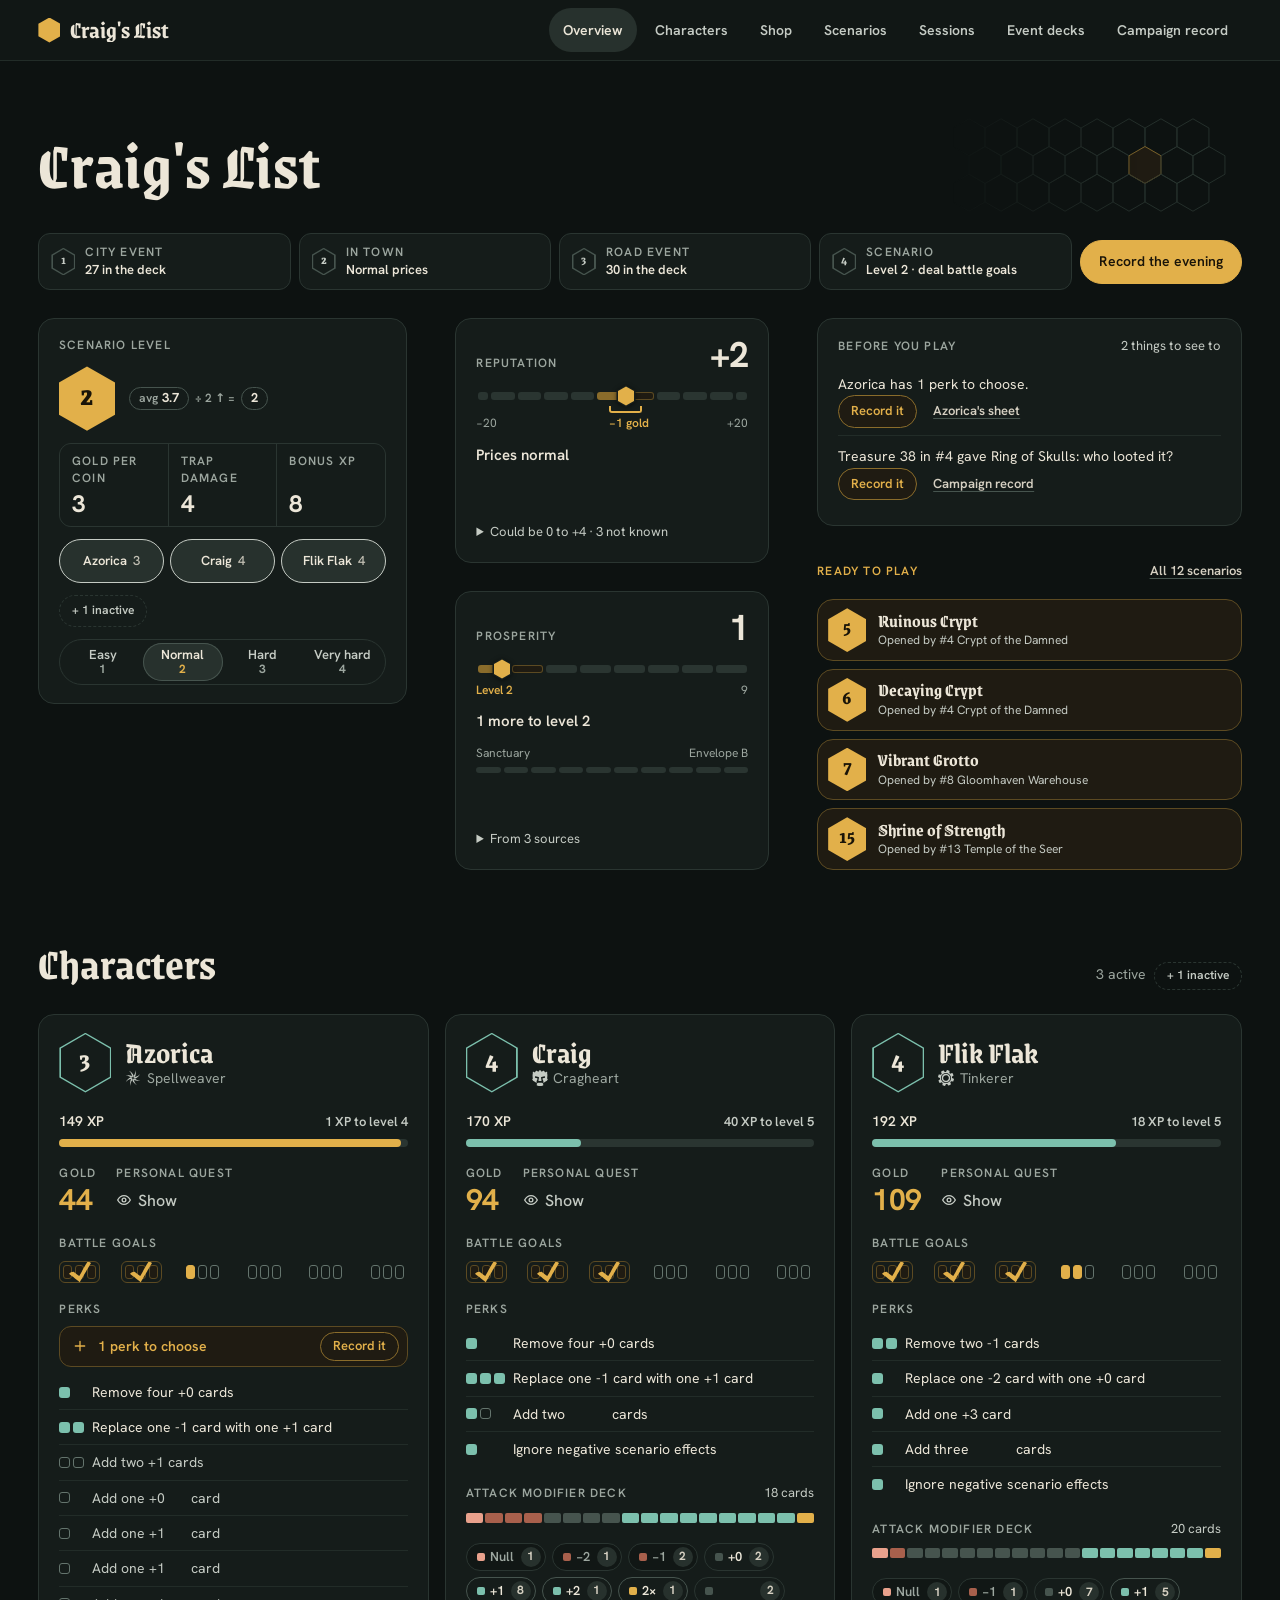
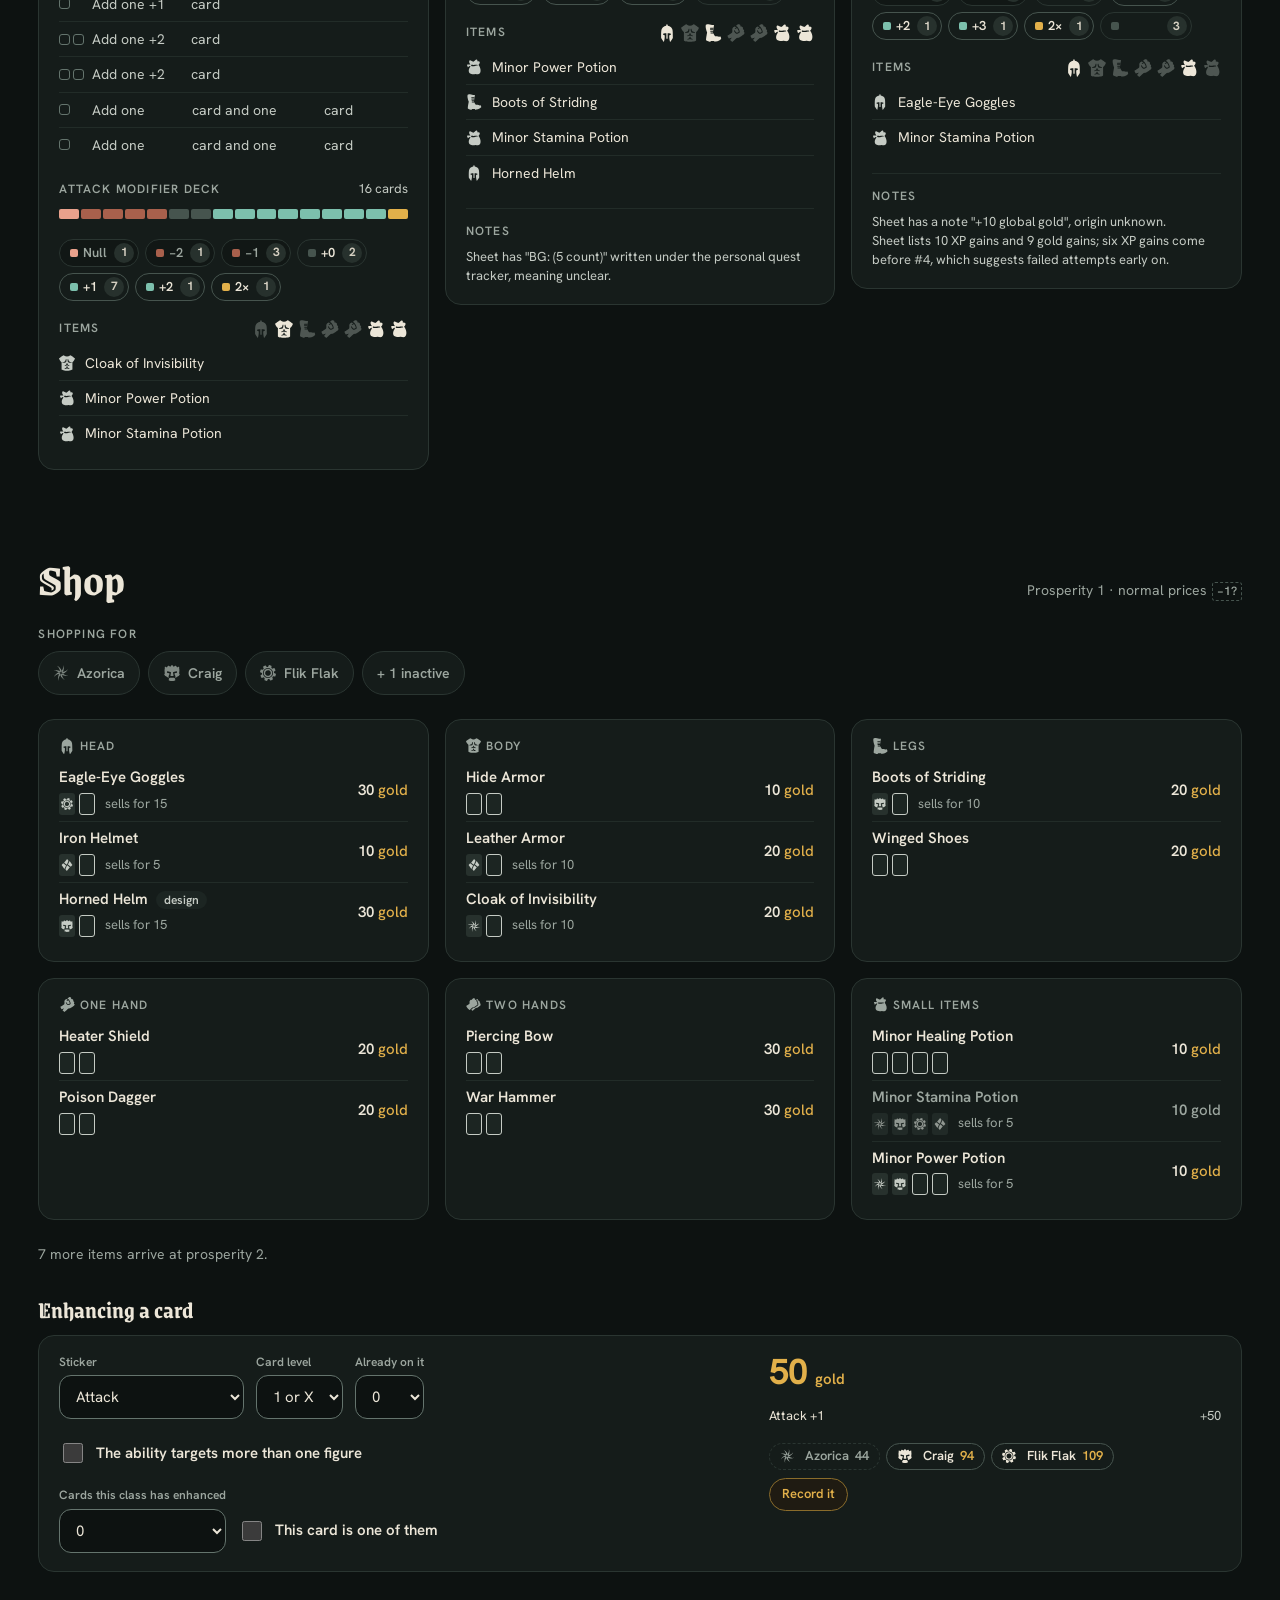
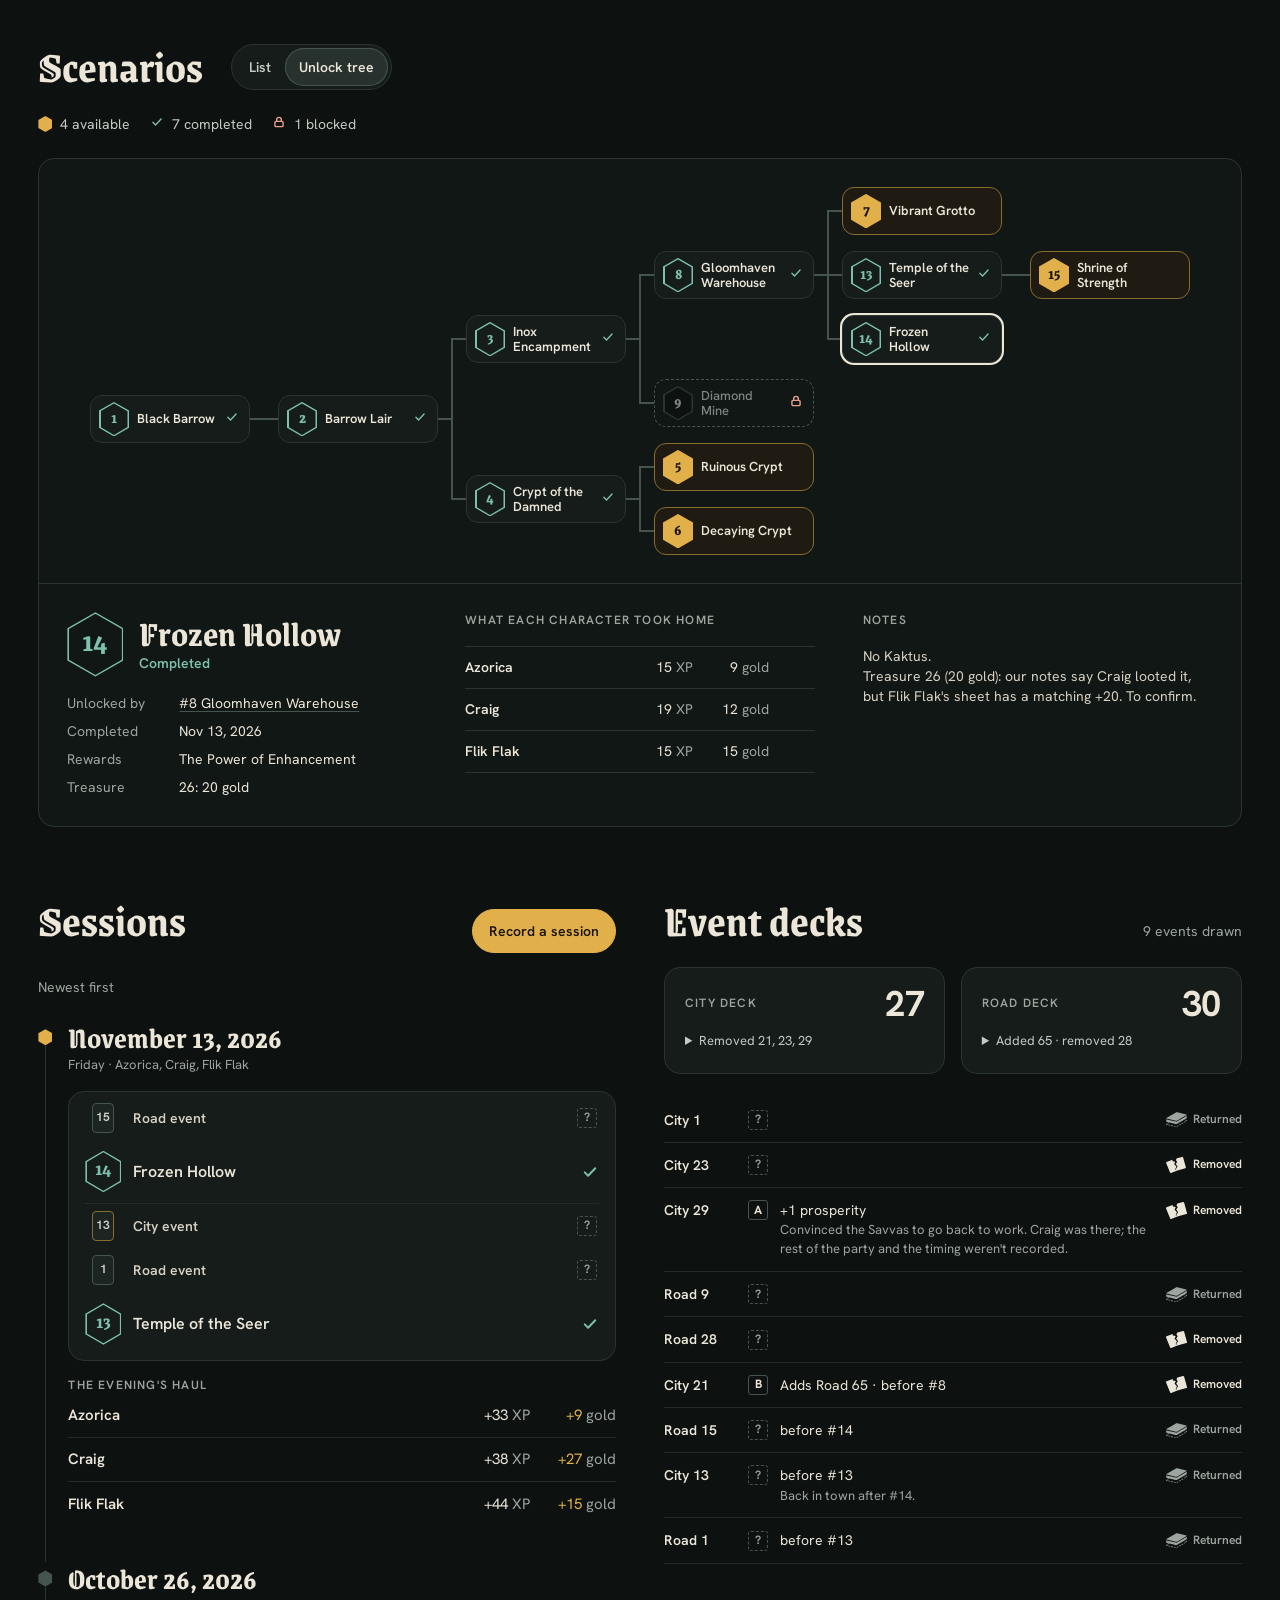
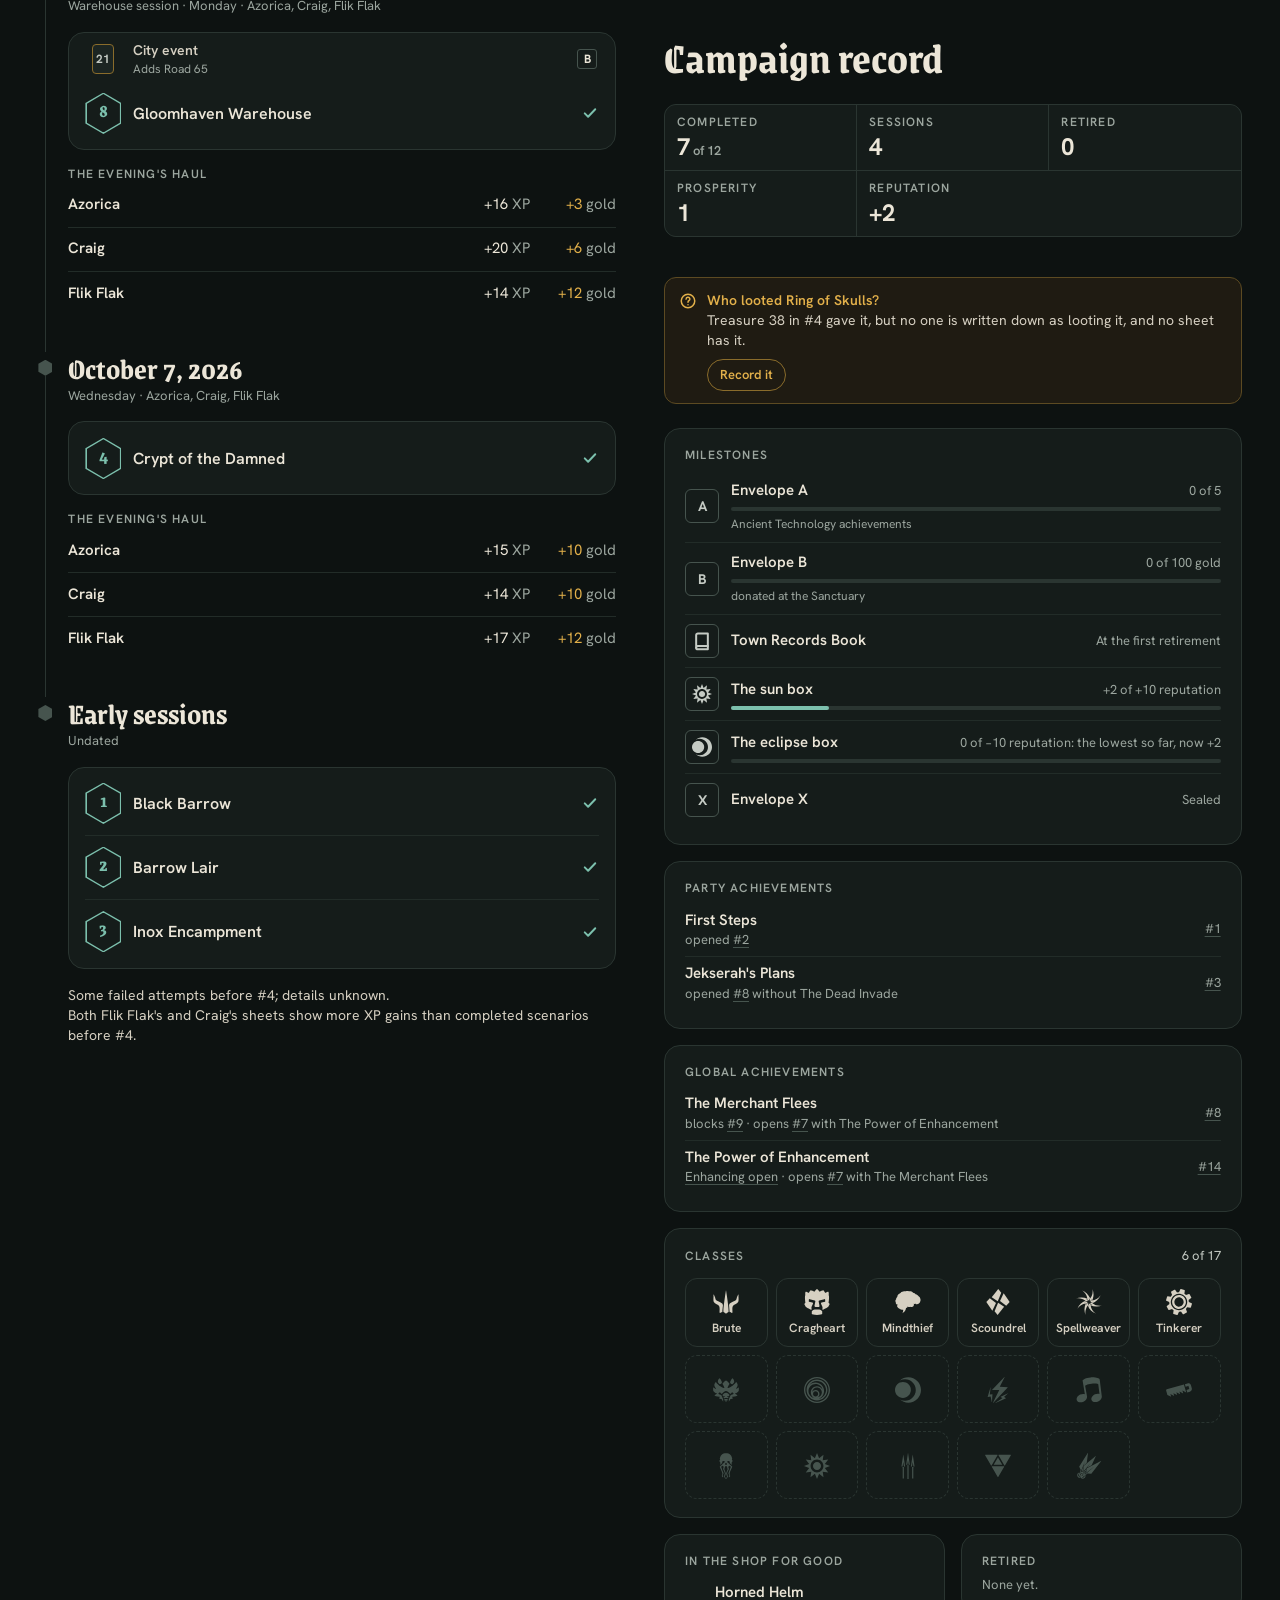
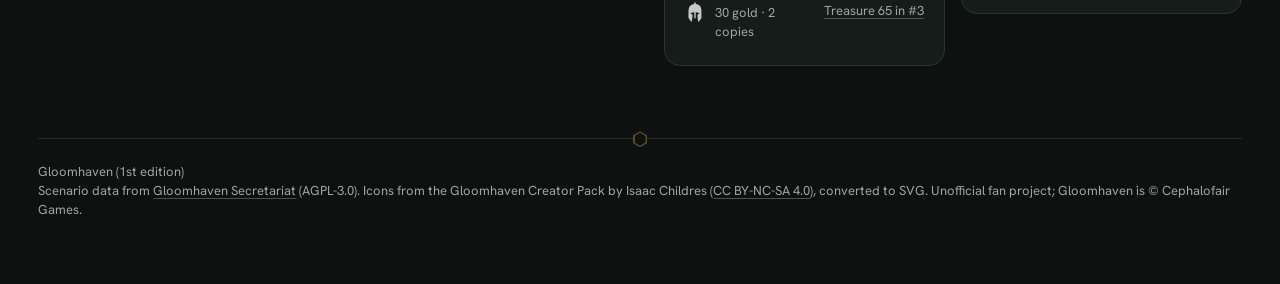
==== commit 989461d1: "Phone: pick characters from the name; no extra space under the tab bar The row of characters across " ====
--- a/index.html
+++ b/index.html
@@ -2,7 +2,7 @@
 <html lang="en">
 <head>
   <meta charset="utf-8">
-  <meta name="viewport" content="width=device-width, initial-scale=1, viewport-fit=cover">
+  <meta name="viewport" content="width=device-width, initial-scale=1">
   <meta name="color-scheme" content="dark">
   <meta name="theme-color" content="#0d1211">
   <title>Gloomhaven Campaign</title>
--- a/styles.css
+++ b/styles.css
@@ -18,6 +18,8 @@
   --fg-2: #d6d0c2;
   --fg-3: #c5cbc4;
   --muted: #9ca69f;
+  /* Blocked scenarios: further back than muted, still 5:1 on the page. */
+  --faded: #7d8781;
   --brass: #e2b04a;
   --brass-ink: #1a1408;
   --brass-bg: #1f1b12;
@@ -109,6 +111,9 @@
 
 /* --- Hex tiles: scenario numbers and levels ------------------------------ */
 .hex {
+  /* Holds its hidden label (.sr-only, absolutely placed) inside it, so the
+     label can't stretch a scrolling row, or the page, beyond the screen. */
+  position: relative;
   --w: 40px;
   --ring: var(--brass);
   --fill: var(--brass);
@@ -136,7 +141,7 @@
   padding-bottom: 0.26em;
 }
 .hex.completed { --ring: var(--verdigris); --fill: var(--under); --ink: var(--verdigris); }
-.hex.blocked { --ring: var(--line-strong); --fill: var(--under); --ink: var(--muted); }
+.hex.blocked { --ring: var(--line); --fill: var(--under); --ink: var(--faded); }
 .hex.level { --ring: var(--verdigris); --fill: var(--under); --ink: var(--fg); }
 .hex.quiet { --ring: var(--line-strong); --fill: var(--under); --ink: var(--fg-3); }
 /* Sessions: a failed attempt, and a casual replay of one already completed
@@ -275,7 +280,8 @@
 .chips { display: flex; flex-wrap: wrap; gap: 6px; }
 /* Item slots, as on the character sheet. */
 .slots { display: inline-flex; flex-wrap: wrap; justify-content: flex-end; gap: 5px; }
-.slot .gicon { width: 16px; height: 16px; margin: 0; color: var(--line-strong); vertical-align: middle; }
+.slot .gicon { width: 18px; height: 18px; margin: 0; color: var(--faded); opacity: 0.55; vertical-align: middle; }
+.slot.on .gicon, .slot.over .gicon { opacity: 1; }
 .slot.on .gicon { color: var(--fg); }
 .slot.over .gicon { color: var(--ember); }
 .chip { padding: 5px 11px; border: 1px solid var(--line); border-radius: var(--r-pill); font-size: var(--t-sm); font-weight: 500; }
@@ -442,7 +448,6 @@
 /* "+ 1 inactive": quiet, under what it adds to. */
 .inactive-toggle { align-self: flex-start; min-height: 32px; padding: 3px 12px; font-size: var(--t-xs); font-weight: 600; }
 .party-head .inactive-toggle, .section-head .inactive-toggle { min-height: 28px; margin-left: 8px; }
-.char-switch .inactive-toggle { flex: none; align-self: center; margin-left: 8px; }
 /* What the level means at the table, ruled like a reference card. */
 .level-stats {
   display: grid; grid-template-columns: repeat(3, minmax(0, 1fr)); gap: 1px;
@@ -600,14 +605,25 @@
 .quest-hidden { display: inline-flex; align-items: center; gap: 6px; color: var(--fg-3); font-weight: 500; }
 .quest-hidden .icon { font-size: var(--t-lg); stroke-width: 2; }
 .quest-reveal:hover .quest-hidden { color: var(--fg); }
-/* Under a shown quest: its card (this phone only) and each step's count. */
+/* Under a shown quest: its card (this device only) and each step, with a
+   check box or − and + where it's set by hand. */
 .quest-detail { gap: 10px; }
-.quest-detail select { max-width: 60%; min-height: 36px; padding: 0 8px; border: 1px solid var(--line); border-radius: var(--r-sm);
+.quest-pick { max-width: 60%; min-height: 36px; padding: 0 8px; border: 1px solid var(--line); border-radius: var(--r-sm);
   background: var(--surface-2); color: var(--fg); font: inherit; font-size: var(--t-sm); }
 .quest-steps > li { display: flex; align-items: baseline; justify-content: space-between; gap: 12px; padding: 6px 0; border-top: 1px solid var(--line-soft); font-size: var(--t-md); }
 .quest-steps .sub { display: block; font-size: var(--t-xs); color: var(--muted); }
 .quest-steps .then { color: var(--muted); }
 .quest-steps .num { flex: none; font-weight: 700; }
+.quest-steps > li.count, .quest-steps > li.check { align-items: center; }
+.quest-step-text { min-width: 0; }
+.quest-count { flex: none; display: inline-flex; align-items: center; gap: 8px; }
+.quest-count .num { min-width: 3.2em; text-align: center; font-variant-numeric: tabular-nums; }
+.quest-step-btn { display: grid; place-items: center; width: 36px; height: 36px; padding: 0; border: 1px solid var(--line-strong);
+  border-radius: var(--r-md); background: var(--surface); color: var(--fg); font: inherit; cursor: pointer; touch-action: manipulation; }
+.quest-step-btn .icon { width: 18px; height: 18px; }
+.quest-step-btn[aria-disabled="true"] { color: var(--line-strong); cursor: default; }
+.quest-check { flex: none; display: inline-flex; align-items: center; gap: 8px; font-size: var(--t-sm); font-weight: 600; cursor: pointer; }
+.quest-check input { width: 20px; height: 20px; margin: 0; accent-color: var(--brass); }
 .quest-detail > .todo-do { align-self: flex-start; }
 .goals { display: flex; justify-content: space-between; gap: 6px; }
 .goals > span { display: flex; min-width: 0; gap: 3px; padding: 3px; border-radius: var(--r-sm); border: 1px solid transparent; }
@@ -764,6 +780,7 @@
 .row-name { font-size: var(--t-lg); font-weight: 600; line-height: 1.25; }
 .row-meta { font-size: var(--t-sm); color: var(--muted); }
 .row-meta b { font-weight: 600; }
+.row.blocked .row-name { color: var(--faded); font-weight: 500; }
 .row-head > .icon { font-size: 20px; color: var(--muted); stroke-width: 2; transition: transform 0.15s; }
 .row.open .row-head > .icon { transform: rotate(180deg); }
 /* The unlock tree as indented rows. A rail is a line through the whole row
@@ -836,7 +853,8 @@
 .node .hex { --w: 30px; }
 .node .icon { font-size: var(--t-md); }
 .node.available { border-color: var(--brass-edge); background: var(--brass-bg); }
-.node.blocked { --under: var(--bar); border-color: var(--line); background: var(--bar); color: var(--muted); }
+/* Blocked: an outline only, dashed, and everything but its lock faded. */
+.node.blocked { --under: var(--bg); border-style: dashed; border-color: var(--line-strong); background: transparent; color: var(--faded); font-weight: 500; }
 .node:hover { border-color: var(--fg-3); }
 .node[aria-pressed="true"] { box-shadow: 0 0 0 2px var(--fg); }
 .map-detail { display: flex; flex-wrap: wrap; gap: 28px 48px; padding: 28px; border-top: 1px solid var(--line); }
@@ -991,7 +1009,9 @@
 .rec-note { align-self: center; }
 /* What a character's row comes to, after bonus XP and coins. */
 .rec-gain { align-self: flex-end; min-height: 44px; display: inline-flex; align-items: center; font-size: var(--t-sm); font-weight: 600; color: var(--fg-3); font-variant-numeric: tabular-nums; }
-.rec-icon .gicon { width: 28px; height: 28px; margin: 0; color: var(--fg-2); }
+.rec-opens { display: inline-flex; align-items: center; gap: 8px; min-height: 36px; font-weight: 600; }
+.rec-opens .gicon { width: 28px; height: 28px; margin: 0; color: var(--fg-2); }
+.rec-opens .muted { font-weight: 400; }
 .rec-results { display: flex; flex-direction: column; gap: 10px; padding-top: 10px; border-top: 1px solid var(--line-soft); }
 .rec-buttons { display: flex; flex-wrap: wrap; gap: 8px; }
 /* An event's row, with what it did under it. */
@@ -1021,8 +1041,14 @@
 /* What the page does with a box's number, on its label: +8 XP, ×3 gold. */
 .field-op { font-weight: 700; color: var(--brass); }
 .field.short { width: 92px; }
-/* A personal quest box, with its current progress behind a tap under it. */
-.pq-field { width: 132px; display: flex; flex-direction: column; gap: 4px; }
+/* Each character's personal quest in the form: behind a tap, its steps. */
+.pq-section { align-self: stretch; max-width: 520px; }
+.pq-list { display: flex; flex-direction: column; gap: 6px; }
+.pq-field { display: flex; flex-direction: column; gap: 4px; padding: 6px 0; border-top: 1px solid var(--line-soft); }
+.pq-field:first-child { border-top: 0; }
+.pq-field .quest-pick { max-width: 100%; }
+.pq-head { display: flex; align-items: center; justify-content: space-between; gap: 12px; }
+.pq-name { font-weight: 600; }
 .pq-now { align-self: flex-start; display: inline-flex; align-items: center; gap: 5px; min-height: 28px; padding: 0 2px;
   border: 0; background: none; font-size: var(--t-xs); font-weight: 600; color: var(--fg-3); cursor: pointer; }
 .pq-now .icon { font-size: var(--t-md); stroke-width: 2; }
@@ -1066,12 +1092,12 @@
 /* Sell, on the shopper's own items: quieter than Buy. */
 .shop .buy.sell { border-color: var(--line-strong); background: var(--surface-2); color: var(--fg-2); }
 .shop .buy.sell:hover { border-color: var(--fg-3); }
-/* An item the shopper carries: its name reads as theirs. */
-.shop .owned strong { color: var(--fg); }
-.shop .sold-out strong, .shop .sold-out .price, .shop .sold-out .price .unit { color: var(--muted); }
-/* This phone's character can't afford it. */
-.shop .too-dear .price, .shop .too-dear .price .unit { color: var(--muted); }
-.shop .slot-full > span:first-child { opacity: 0.6; }
+/* Under each name, its copies. Only what can't be bought (none left, too
+   dear) fades, and a too-dear row loses its Buy; a full slot is said once,
+   in the group's heading. */
+.shop .stock { display: flex; flex-wrap: wrap; align-items: center; gap: 4px 10px; margin-top: 4px; }
+.shop li.sold-out strong, .shop li.too-dear strong { color: var(--muted); }
+.shop li.sold-out .price, .shop li.sold-out .price .unit, .shop li.too-dear .price, .shop li.too-dear .price .unit { color: var(--muted); }
 .slot-note { margin-left: 8px; font-weight: 500; letter-spacing: 0; text-transform: none; color: var(--muted); }
 /* Who is shopping: a row of character chips. */
 .shop-for { display: flex; flex-direction: column; gap: 8px; }
@@ -1079,17 +1105,25 @@
 .shop-me { display: flex; flex-wrap: wrap; align-items: center; gap: 10px 16px; margin: 4px 0; font-size: var(--t-base); color: var(--fg-2); }
 .shop-me > .slots { margin-left: auto; }
 .shop-me .segmented { flex-basis: 100%; align-self: flex-start; }
+/* On its own row (phones), the filter's two halves share it evenly. */
+.shop-me .segmented button { flex: 1 1 0; }
 /* Wide screens: gold and slots together, the filter at the far end. */
 @media (min-width: 900px) {
   .shop-me > .slots { margin-left: 0; }
   .shop-me .segmented { flex-basis: auto; margin-left: auto; }
 }
 .shop-me strong { font-weight: 700; color: var(--brass); }
-/* One mark per copy: empty in the shop, the holder's class icon once carried. */
-.copies { display: inline-flex; gap: 3px; margin-right: 8px; vertical-align: -3px; }
-.copies > i { display: inline-flex; align-items: center; justify-content: center; width: 12px; height: 17px; border-radius: 2px; border: 1.5px solid var(--box); }
+/* One mark per copy, as cards on a shelf: an empty one is in the shop;
+   one carried shows its holder's class icon, the shopper's own in
+   verdigris, one bought in the draft dashed. */
+.copies { display: inline-flex; gap: 4px; }
+.copies > i { display: inline-grid; place-items: center; width: 16px; height: 22px; border-radius: var(--r-xs); border: 1.5px solid var(--fg-3); background: var(--surface-2); }
 .copies > i.held { border-color: transparent; background: var(--surface-3); }
-.copies .gicon { width: 10px; height: 10px; margin: 0; color: var(--fg-2); }
+.copies > i.mine { border-color: var(--verdigris); background: color-mix(in srgb, var(--verdigris) 16%, transparent); }
+.copies > i.drafted { border-style: dashed; border-color: var(--verdigris); }
+.copies .gicon { width: 12px; height: 12px; margin: 0; color: var(--fg-3); }
+.copies .mine .gicon { color: var(--verdigris); }
+.shop li.sold-out .copies, .shop li.too-dear .copies { opacity: 0.7; }
 .shop .tag { white-space: nowrap; margin-left: 8px; padding: 1px 8px; border-radius: var(--r-pill); background: var(--surface-2); font-size: var(--t-xs); font-weight: 600; color: var(--fg-3); }
 /* The Enhancer: the form on the left, the cost and how it adds up on the right. */
 .enhancer-wrap { display: flex; flex-direction: column; gap: 12px; margin-top: 8px; }
@@ -1156,6 +1190,8 @@
   .todo-do { min-height: 44px; }
   .inactive-toggle, .party-head .inactive-toggle, .section-head .inactive-toggle,
   .pq-now, .quest-reveal, .rec-picks .chip { min-height: 44px; }
+  .quest-step-btn { width: 44px; height: 44px; }
+  .quest-check { min-height: 44px; }
   /* Before you play: the text gets the full width, the actions go under it. */
   .todo .rows > li { flex-wrap: wrap; row-gap: 0; padding-top: 10px; }
   .todo .rows > li > span:first-child { flex: 1 1 100%; }
@@ -1313,7 +1349,7 @@
   .party-name { font-size: var(--d-xxl); line-height: 1; }
   .party-name.long { font-size: var(--d-lg); }
   .ready-head { margin-bottom: 4px; }
-  .ready-list { display: flex; gap: 12px; overflow-x: auto; margin: 0 -20px; padding: 0 20px; scrollbar-width: none; }
+  .ready-list { position: relative; display: flex; gap: 12px; overflow-x: auto; margin: 0 -20px; padding: 0 20px; scrollbar-width: none; }
   .ready-list::-webkit-scrollbar { display: none; }
   .ready-card { flex: none; width: 148px; min-height: 140px; flex-direction: column; align-items: flex-start; gap: 10px; padding: 14px; background: var(--surface); border-color: var(--line); }
   .ready-card .hex { --w: 44px; }
@@ -1350,37 +1386,38 @@
   .party-xp .meter { width: 84px; height: 4px; }
   .party-xp small { font-size: var(--t-xs); font-weight: 600; color: var(--brass); }
 
-  /* Characters: one sheet at a time, picked from the row of hexes. */
+  /* Characters: one sheet at a time; its name opens the others. */
   #characters .section-head, .subhead { display: none; }
-  /* With no characters there's no row of hexes to stand for the heading. */
+  /* With no characters there's no sheet whose name stands for the heading. */
   #characters .keep-head .section-head { display: flex; }
-  /* Each character gets at least 72px, enough for most names; a bigger
-     party scrolls sideways rather than cutting names short. */
-  .char-switch { display: flex; margin: -12px -8px 0; padding-bottom: 10px; border-bottom: 1px solid var(--line-soft); overflow-x: auto; scrollbar-width: none; }
-  .char-switch::-webkit-scrollbar { display: none; }
-  .char-switch button {
-    flex: 1 0 72px;
-    min-width: 0;
-    min-height: 76px;
-    display: flex;
-    flex-direction: column;
-    align-items: center;
-    justify-content: center;
-    gap: 4px;
-    border: 0;
-    background: none;
-    color: var(--muted);
-    font-size: var(--t-xs);
-    font-weight: 600;
-    cursor: pointer;
+  /* The name, with a chevron saying it opens something. */
+  .char-pick { display: inline-flex; align-items: center; gap: 6px; max-width: 100%; min-height: 44px; padding: 0; border: 0; background: none; color: inherit; font: inherit; text-align: left; cursor: pointer; }
+  .char-pick-mark { position: relative; flex: none; display: flex; color: var(--muted); }
+  .char-pick-mark .icon { width: 22px; height: 22px; }
+  .char-pick:hover .char-pick-mark, .char-pick[aria-expanded="true"] .char-pick-mark { color: var(--fg); }
+  .char-pick .dot { top: -6px; right: -6px; }
+  /* The list: a sheet from the bottom, as "Who are you playing?" is. */
+  .char-switch:popover-open {
+    position: fixed; inset: auto 0 0; display: flex; flex-direction: column;
+    width: min(100%, 520px); max-height: 85vh; margin: 0 auto; overflow-y: auto;
+    padding: 12px 20px calc(12px + env(safe-area-inset-bottom, 0px));
+    border: 1px solid var(--line); border-bottom: 0; border-radius: var(--r-lg) var(--r-lg) 0 0;
+    background: var(--surface); color: var(--fg);
   }
-  .char-switch button > span:first-child { position: relative; display: flex; }
-  .char-switch .switch-name { max-width: 100%; overflow: hidden; text-overflow: ellipsis; white-space: nowrap; }
+  .char-switch::backdrop { background: rgb(0 0 0 / 0.6); }
+  .char-switch > button:not(.inactive-toggle) {
+    display: flex; align-items: center; gap: 14px; min-height: 60px; padding: 8px 4px;
+    border: 0; border-bottom: 1px solid var(--line-soft); background: none;
+    color: var(--fg-2); font-size: var(--t-lg); font-weight: 600; text-align: left; cursor: pointer;
+  }
+  .char-switch > button:not(.inactive-toggle):hover, .char-switch > button:not(.inactive-toggle):focus-visible { background: var(--surface-2); }
+  .char-switch .switch-hex { position: relative; display: flex; }
+  .char-switch .switch-hex .hex { --w: 36px; --fill: var(--surface); }
+  .char-switch .switch-name { min-width: 0; overflow: hidden; text-overflow: ellipsis; white-space: nowrap; }
   /* This phone's own character. */
-  /* Hexes line up along the top, so a "You" under one name doesn't lift it. */
-  .char-switch button { justify-content: flex-start; padding-top: 6px; }
-  .char-switch .you { margin-top: -3px; font-size: 10px; font-weight: 700; letter-spacing: 0.08em; text-transform: uppercase; color: var(--fg-3); }
-  .char-switch button[aria-pressed="true"] .you { color: var(--fg-2); }
+  .char-switch .you { margin-left: auto; font-size: 10px; font-weight: 700; letter-spacing: 0.08em; text-transform: uppercase; color: var(--fg-3); }
+  .char-switch .inactive-toggle { align-self: flex-start; margin: 10px 0 0; }
+  .char-switch .me-line { margin-top: 8px; border-top: 0; }
   /* The Characters tab shows this phone's character instead. */
   .tabs a.mine > svg, .tabs a.mine > span:not(.tab-me) { display: none; }
   .tabs a.mine .tab-me { display: contents; }
@@ -1389,10 +1426,13 @@
   .char-switch button[aria-pressed="true"] { color: var(--fg); }
   .char-switch button[aria-pressed="true"] .hex { --ring: var(--fg); --fill: var(--fg); --ink: var(--bg); }
   .char-switch button:is(.retired, .inactive):not([aria-pressed="true"]) { opacity: 0.55; }
-  .switch-sep { flex: none; align-self: center; width: 1px; height: 44px; margin: 0 4px; background: var(--line); }
-  /* A perk to choose: a small brass hex, cut out of the page around it. */
-  .char-switch .dot { position: absolute; top: -1px; right: -5px; width: 14px; height: 16px; background: var(--bg); clip-path: var(--hexagon); }
-  .char-switch .dot::after { content: ""; position: absolute; inset: 2.3px 2px; background: var(--brass); clip-path: var(--hexagon); }
+  /* Between the active, inactive and retired: a gap under the row's rule. */
+  .switch-sep { flex: none; height: 14px; }
+  /* A perk to choose or a quest done: a small brass hex, cut out of what's
+     around it. */
+  .char-switch .dot, .char-pick .dot { position: absolute; width: 14px; height: 16px; background: var(--bg); clip-path: var(--hexagon); }
+  .char-switch .dot { top: -2px; right: -5px; background: var(--surface); }
+  :is(.char-switch, .char-pick) .dot::after { content: ""; position: absolute; inset: 2.3px 2px; background: var(--brass); clip-path: var(--hexagon); }
   .char-grid { display: block; }
   .char-card { --under: var(--bg); gap: 20px; padding: 6px 0 0; background: none; border: 0; border-radius: 0; }
   .char-card:not(.current) { display: none; }
@@ -1573,7 +1613,7 @@
   .dock-unit { font-size: var(--t-xs); font-weight: 600; color: var(--muted); }
 
   /* Scenarios */
-  .filters { flex-wrap: nowrap; overflow-x: auto; margin: 0 -20px; padding: 0 20px; scrollbar-width: none; }
+  .filters { position: relative; flex-wrap: nowrap; overflow-x: auto; margin: 0 -20px; padding: 0 20px; scrollbar-width: none; }
   .filters::-webkit-scrollbar { display: none; }
   /* Fade the right edge, so a cut-off filter reads as more to scroll to. */
   .filters { -webkit-mask-image: linear-gradient(to right, #000 calc(100% - 36px), transparent); mask-image: linear-gradient(to right, #000 calc(100% - 36px), transparent); }
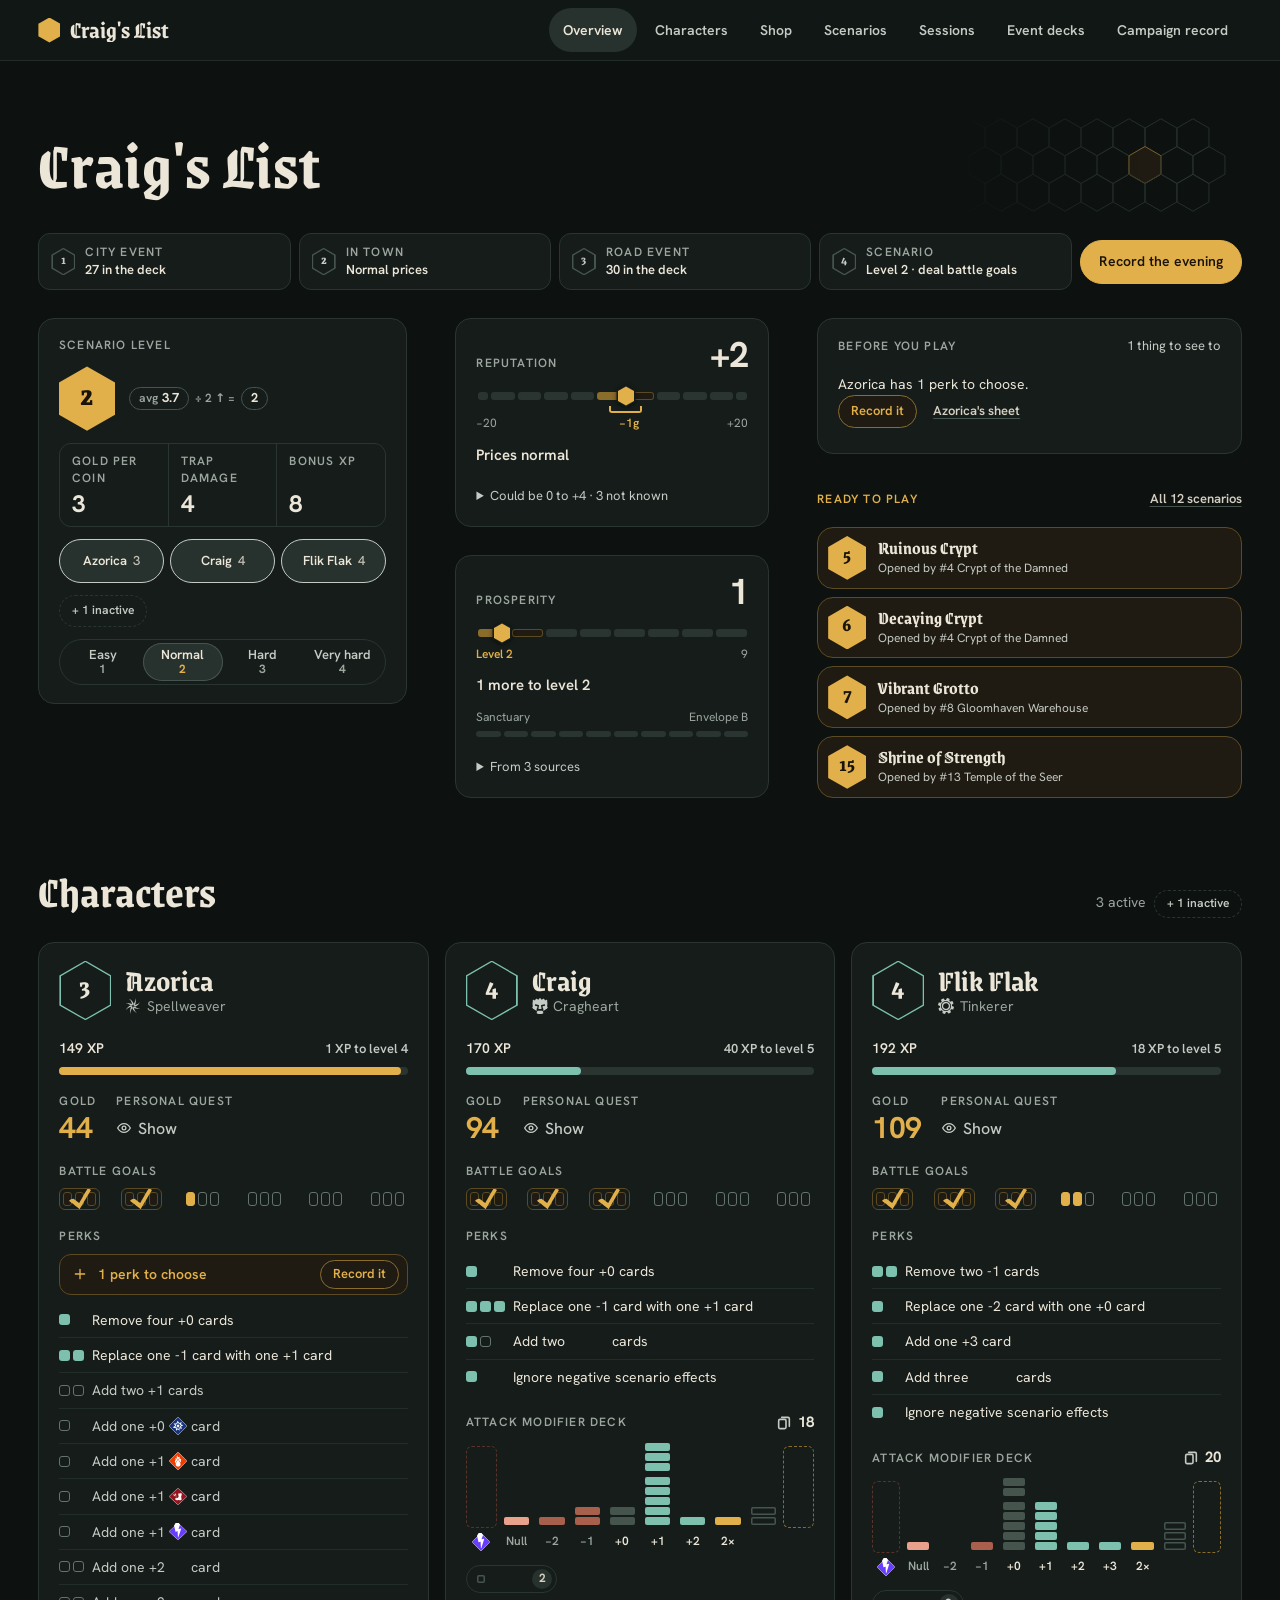
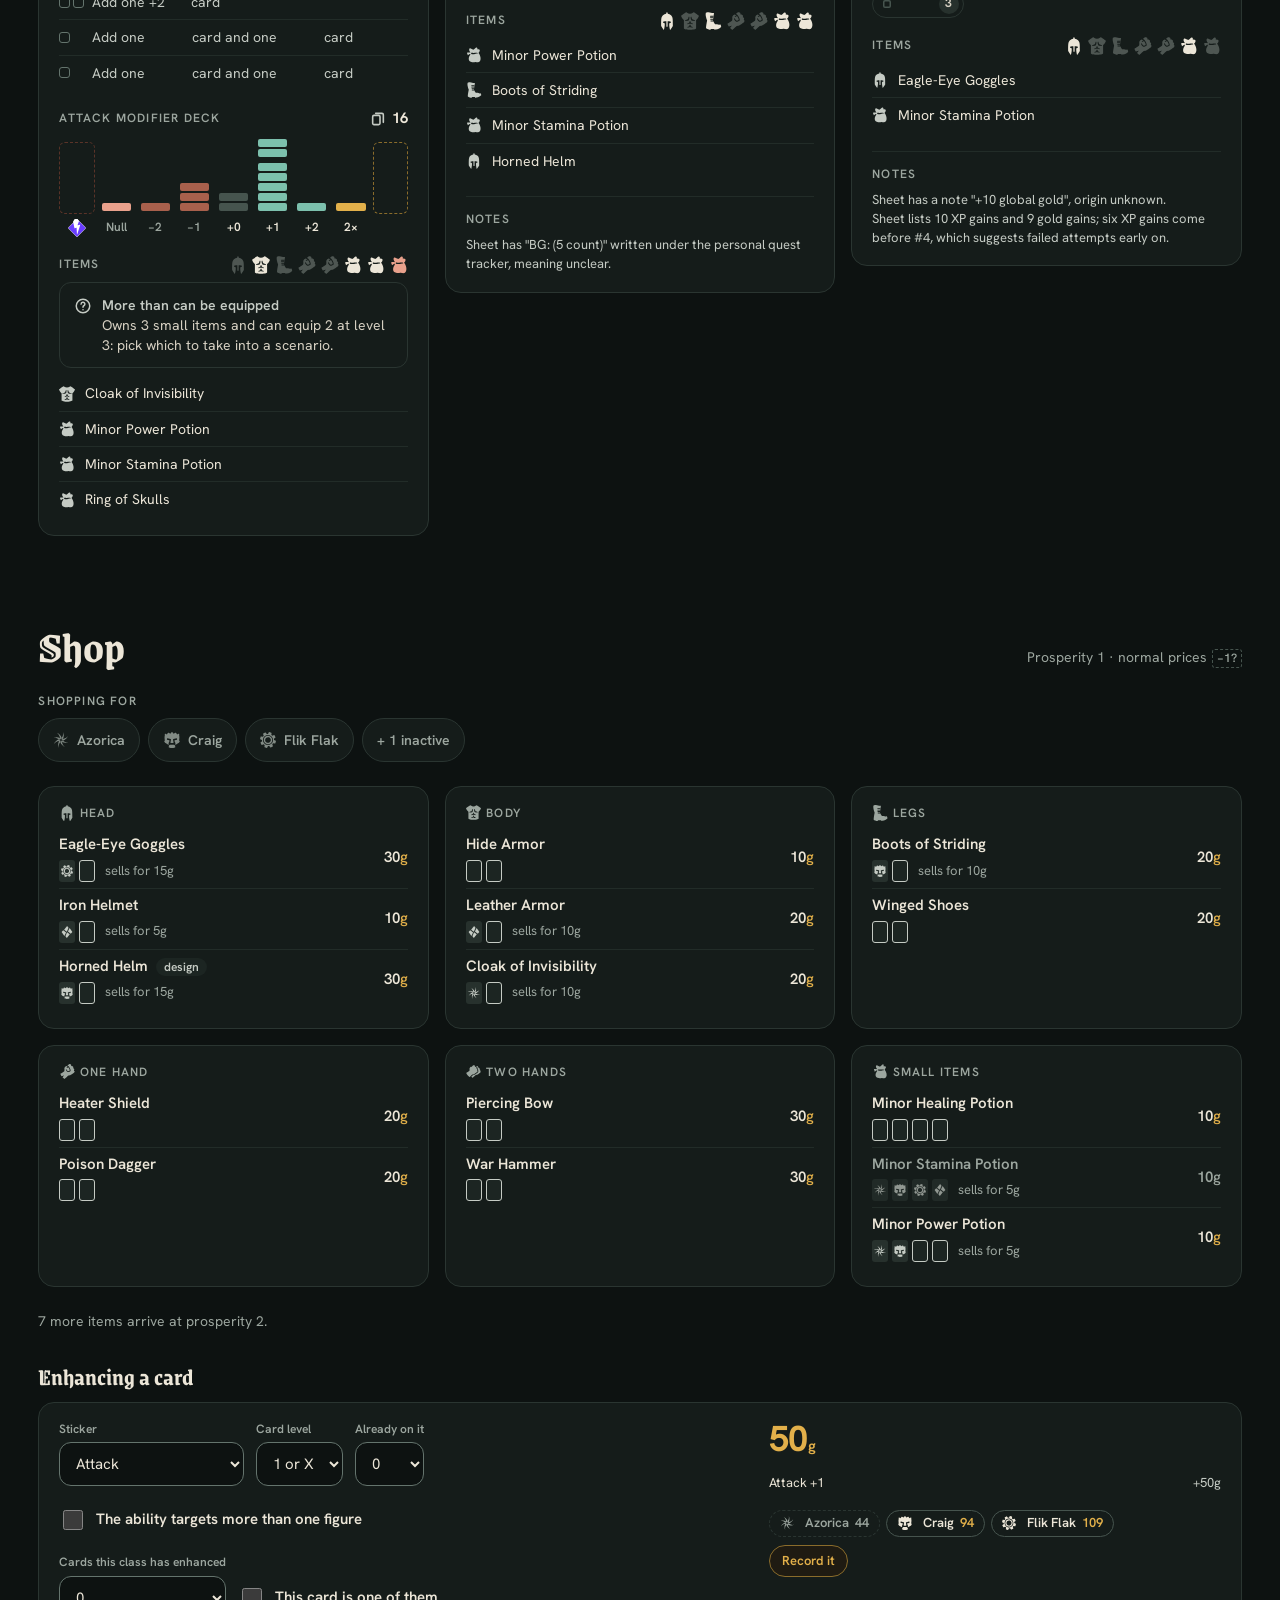
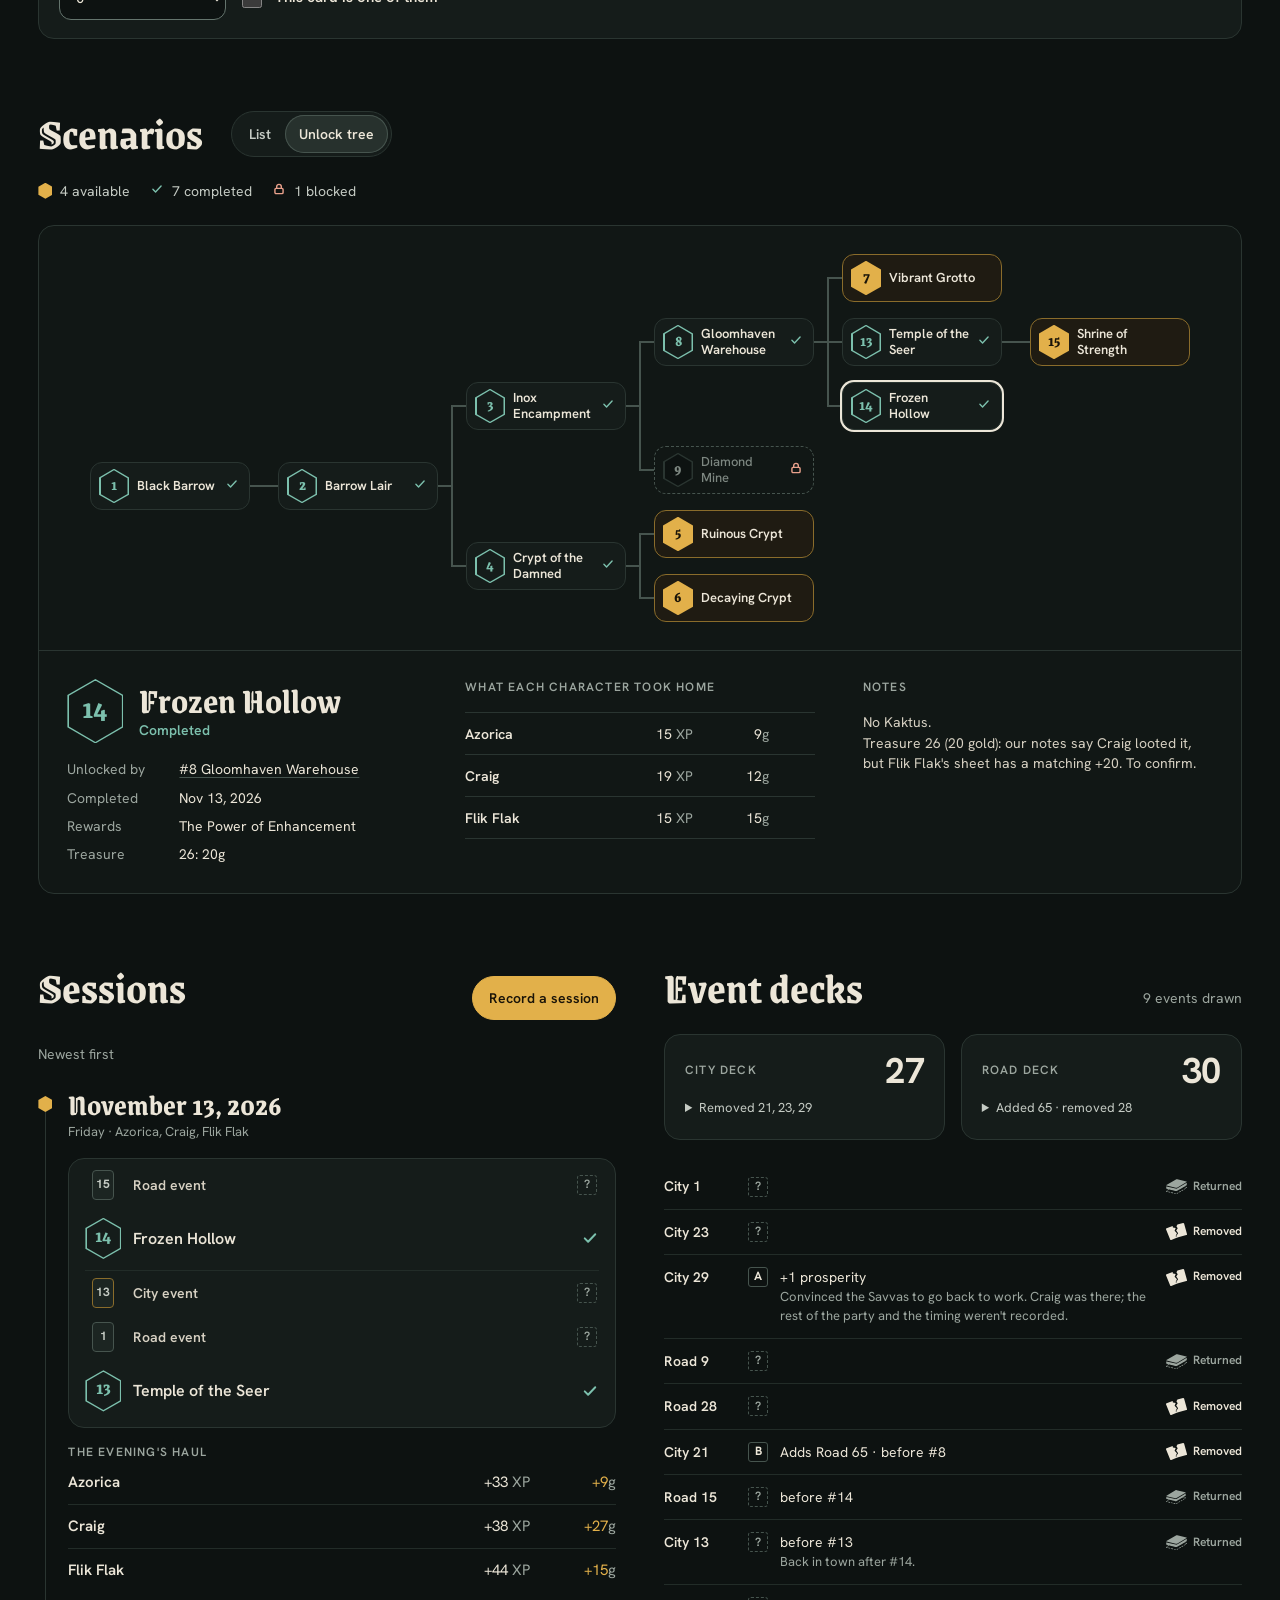
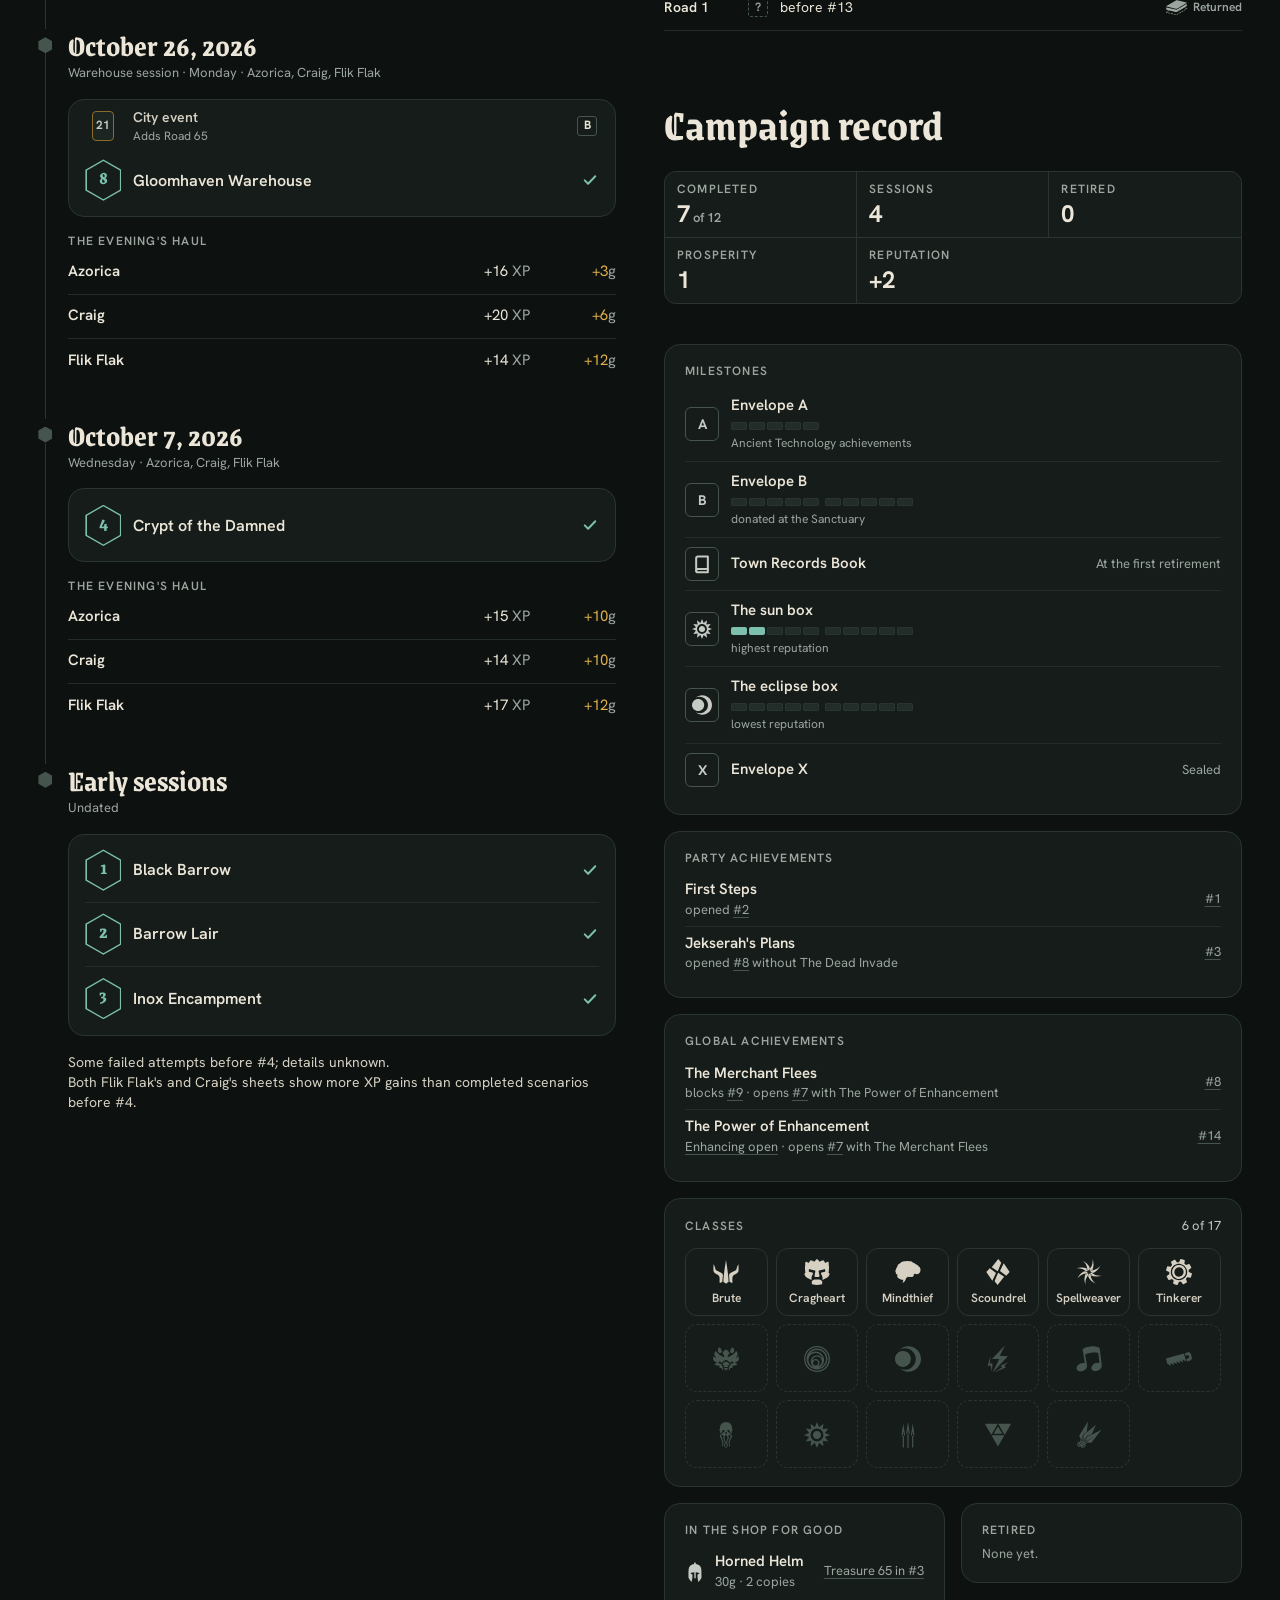
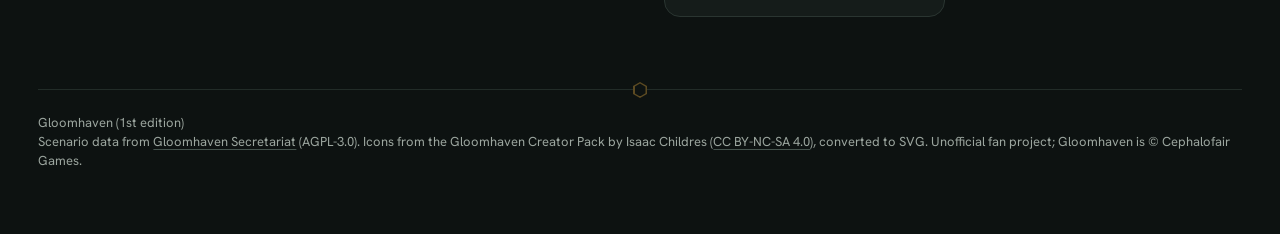
==== commit 65a51f34: "The rules and the page as folders of files, a file a part campaign.js (2,960 lines) and app.js (4,10" ====
--- a/index.html
+++ b/index.html
@@ -14,8 +14,24 @@
   <link rel="preconnect" href="https://fonts.gstatic.com" crossorigin>
   <link rel="stylesheet" href="https://fonts.googleapis.com/css2?family=Grenze+Gotisch:wght@500;700&family=Hanken+Grotesk:wght@400;500;600;700&display=swap">
   <link rel="stylesheet" href="styles.css">
-  <script src="campaign.js" defer></script>
-  <script src="app.js" defer></script>
+  <script src="campaign/rules.js" defer></script>
+  <script src="campaign/ledger.js" defer></script>
+  <script src="campaign/evening.js" defer></script>
+  <script src="campaign/history.js" defer></script>
+  <script src="campaign/progress.js" defer></script>
+  <script src="campaign/file.js" defer></script>
+  <script src="app/base.js" defer></script>
+  <script src="app/overview.js" defer></script>
+  <script src="app/sheets.js" defer></script>
+  <script src="app/tonight.js" defer></script>
+  <script src="app/record.js" defer></script>
+  <script src="app/scenarios.js" defer></script>
+  <script src="app/characters.js" defer></script>
+  <script src="app/table.js" defer></script>
+  <script src="app/shop.js" defer></script>
+  <script src="app/recorder.js" defer></script>
+  <script src="app/sessions.js" defer></script>
+  <script src="app/main.js" defer></script>
 </head>
 <body>
   <a class="skip" href="#overview">Skip to content</a>
@@ -57,7 +73,7 @@
 
   <!-- On phones only the panels of the current tab show; on wide screens all of
        them do, as one page. data-tab says which tab a panel belongs to: the
-       Overview shows on two, its parts each saying which (app.js). -->
+       Overview shows on two, its parts each saying which (app/). -->
   <main>
     <p id="status" class="status">Loading campaign…</p>
     <section id="overview" class="panel" data-tab="tonight campaign" hidden></section>
--- a/styles.css
+++ b/styles.css
@@ -646,7 +646,7 @@
 .item-list .gicon, .slot-blank { flex: none; width: 1.15em; height: 1.15em; margin: 0; color: var(--fg-3); }
 /* Cards, items and conditions to track at the table, tonight's scenario and
    battle goal to set up by and what it gave: phones only. */
-.item-track, .cond-block, .card-block, .scen-ref, .goal-card, .summary, .town-jobs, .play-line, .sheet-divider, .deck-counters, .level-line { display: none; }
+.item-track, .cond-block, .card-block, .scen-ref, .goal-card, .summary, .town-jobs, .play-line, .sheet-divider, .level-line { display: none; }
 /* A sheet on a phone (app.js); on a wide screen its content is just part of
    the page. */
 .sheet, .sheet-body { display: contents; }
@@ -682,21 +682,54 @@
 .perk-nudge { align-items: center; padding: 9px 12px; border-radius: var(--r-md); font-weight: 600; color: var(--brass); }
 .perk-nudge .icon { margin: 0; font-size: var(--t-lg); }
 .char-notes { padding-top: 14px; border-top: 1px solid var(--line-soft); }
-/* The attack modifier deck: one chip per kind of card, with its count. */
-.deck-cards { display: flex; flex-wrap: wrap; gap: 6px; }
-/* The deck, a segment per card from worst to best: ember below +0 (Null the
-   strongest), grey at +0, verdigris above, brass for the 2× and Bless. The
-   chips' swatches are its legend. */
-.deck-bar { display: flex; gap: 2px; height: 10px; margin: 2px 0 12px; }
-.deck-bar i { flex: 1; border-radius: 2px; }
+/* The attack modifier deck: a column per card value, worst to best, a block
+   per card: ember below +0 (Null the strongest), grey at +0, verdigris above,
+   brass for the 2×; Curse and Bless, outlined, in the columns at the ends.
+   Every column is the same box, so the stacks share a top and a bottom. */
+.deck-block .block-head { align-items: center; }
+.deck-size { display: inline-flex; align-items: center; gap: 6px; color: var(--fg-3); }
+.deck-size .icon { width: 16px; height: 16px; }
+.deck-size b { font-size: var(--t-base); color: var(--fg); }
+/* A pip for each Curse and Bless card shuffled in. */
+.deck-pips { display: inline-flex; gap: 3px; margin-left: 2px; }
+.deck-pips i { width: 8px; height: 8px; border-radius: 2px; }
+.deck-cols { display: grid; column-gap: 4px; row-gap: 6px; align-items: end; margin-top: 4px; }
+.deck-col { display: flex; flex-direction: column; gap: 5px; min-width: 0; }
+.deck-stack { display: flex; flex-direction: column-reverse; gap: 2px; width: 100%; padding: 2px; box-sizing: border-box;
+  border: 1px solid transparent; border-radius: 6px; background: none; color: var(--muted); font: inherit; }
+.deck-stack i { flex: none; height: 8px; border-radius: 2px; }
+/* Counted in fives, as tally marks are. */
+.deck-stack i.five { margin-top: 4px; }
+.deck-stack > .icon { width: 12px; height: 12px; margin-bottom: auto; align-self: center; }
+button.deck-stack { cursor: pointer; }
+.deck-col.side .deck-stack { border-style: dashed; border-color: var(--line-strong); }
+.deck-col.curse .deck-stack { border-color: var(--ember-line); }
+.deck-col.bless .deck-stack { border-color: var(--brass-edge); }
+/* Each label the same height, so the stacks above share a bottom: a value,
+   or an icon (rolling; Curse and Bless as under Conditions). */
+.deck-label { display: flex; align-items: center; justify-content: center; height: 18px; font-size: var(--t-xs); font-weight: 600; white-space: nowrap; color: var(--fg); }
+.deck-label .glyph { width: 16px; height: 16px; }
+.deck-label .cond-icon { width: 18px; height: 18px; }
+.deck-col.dim .deck-label { color: var(--muted); }
+/* A phone's − under Curse and Bless, mirrored. */
+.deck-less { grid-row: 2; height: 44px; padding: 0; display: grid; place-items: center; border: 1px solid var(--line-strong); border-radius: 12px;
+  background: none; color: var(--fg); cursor: pointer; }
+.deck-less.curse { grid-column: 1; }
+.deck-less.bless { grid-column: -2; }
+.deck-less[aria-disabled="true"] { border-color: var(--line); color: var(--line-strong); cursor: default; }
+.deck-less .icon { width: 16px; height: 16px; }
+/* The cards with an effect, one chip each, with its count. */
+.deck-cards { display: flex; flex-wrap: wrap; gap: 6px; margin-top: 6px; }
 .swatch { flex: none; width: 8px; height: 8px; margin-right: -2px; border-radius: 2px; }
-.k-null { background: var(--ember); }
-.k-bad { background: var(--ember-mid); }
-.k-zero { background: var(--line-strong); }
-.k-good { background: var(--verdigris); }
-.k-crit { background: var(--brass); }
+.k-null { background: var(--ember); color: var(--ember); }
+.k-bad { background: var(--ember-mid); color: var(--ember-mid); }
+.k-zero { background: var(--line-strong); color: var(--line-strong); }
+.k-good { background: var(--verdigris); color: var(--verdigris); }
+.k-crit { background: var(--brass); color: var(--brass); }
 .k-bless { background: var(--brass-bg); box-shadow: inset 0 0 0 1px var(--brass); }
 .k-curse { background: var(--ember-bg); box-shadow: inset 0 0 0 1px var(--ember); }
+/* A card with an effect: hollow, in its number's colour. */
+.fx { background: transparent; box-shadow: inset 0 0 0 1.5px currentColor; }
 .deck-cards li { display: inline-flex; align-items: center; gap: 7px; padding: 3px 4px 3px 10px; border: 1px solid var(--line); border-radius: var(--r-pill); font-size: var(--t-sm); font-weight: 600; }
 /* The count, in a badge of its own. */
 .deck-cards b { min-width: 20px; height: 20px; padding: 0 5px; display: inline-grid; place-items: center; border-radius: var(--r-pill);
@@ -704,9 +737,6 @@
 /* Worse than +0 steps back; better than +0 has a firmer edge. */
 .deck-cards .bad { background: var(--bar); color: var(--muted); }
 .deck-cards .good { border-color: var(--line-strong); }
-/* Bless, from a donation: brass, dashed, as it's for the next scenario only. */
-.deck-cards .bless { border: 1px dashed var(--brass-edge); background: var(--brass-bg); color: var(--brass); }
-.deck-cards .bless b { background: var(--brass-line); color: var(--brass); }
 .char-notes .notes { font-size: var(--t-sm); color: var(--fg-3); }
 
 /* --- Scenarios ------------------------------------------------------------ */
@@ -962,7 +992,13 @@
 .mile-state { flex: none; font-size: var(--t-sm); color: var(--muted); font-variant-numeric: tabular-nums; }
 .miles li.ready .mile-state { font-weight: 600; color: var(--brass); }
 .miles li.open .mile-state { color: var(--verdigris); }
-.miles .meter { height: 4px; }
+/* A block per step, filled as it's reached, a wider gap after each five. */
+.mile-steps { display: flex; gap: 2px; }
+.mile-steps i { flex: 0 1 16px; min-width: 0; height: 8px; border-radius: 2px; background: var(--line-soft); box-shadow: inset 0 0 0 1px var(--line); }
+.mile-steps i.five { margin-left: 4px; }
+.mile-steps.brass i.on { background: var(--brass); box-shadow: none; }
+.mile-steps.good i.on { background: var(--verdigris); box-shadow: none; }
+.mile-steps.bad i.on { background: var(--ember); box-shadow: none; }
 .miles .sub { font-size: var(--t-xs); color: var(--muted); }
 /* What was lost or replaced: quieter, struck through. */
 .rows li.lost s { color: var(--muted); text-decoration-color: var(--fg-3); }
@@ -1137,7 +1173,7 @@
 .afford .short { border-style: dashed; border-color: var(--line); color: var(--muted); }
 .afford .short .afford-gold { color: var(--muted); }
 .afford .gicon { width: 1.1em; height: 1.1em; }
-.enhancer-total { display: flex; align-items: baseline; gap: 8px; color: var(--brass); }
+.enhancer-total { display: flex; align-items: baseline; gap: 1px; color: var(--brass); }
 .enhancer-total .figure { font-size: var(--d-lg); line-height: 1; }
 .enhancer-total span:last-child { font-weight: 600; }
 .enhancer-cost .rows li { font-size: var(--t-sm); min-height: 36px; }
@@ -1496,15 +1532,23 @@
   /* Ability cards: three piles, then what moves cards between them. */
   .card-block { display: flex; flex-direction: column; gap: 12px; }
   .pile-warn { font-weight: 700; color: var(--ember); }
-  .piles { display: grid; grid-template-columns: repeat(3, minmax(0, 1fr)); gap: 8px; }
-  .pile { display: flex; flex-direction: column; align-items: center; gap: 2px; padding: 10px 4px; border: 1px solid var(--line); border-radius: var(--r-md); }
-  .pile output { font-size: var(--d-sm); font-weight: 700; line-height: 1.1; }
-  .pile.hand { border-color: var(--line-strong); }
-  .pile.stack { margin: 6px 6px 0 0; box-shadow: 3px -3px 0 -1px var(--surface), 3px -3px 0 0 var(--line), 6px -6px 0 -1px var(--surface), 6px -6px 0 0 var(--line); }
-  .pile.none { border-style: dashed; }
-  .pile.none output { color: var(--muted); }
-  .pile.lost:not(.none) { border-color: var(--ember-line); background: repeating-linear-gradient(135deg, var(--ember-bg) 0 6px, var(--surface) 6px 12px); }
-  .pile.lost:not(.none) output { color: var(--ember); }
+  /* The piles as the attack modifier deck is drawn: a column each, a small
+     card per card in rows of five from the bottom, the columns one height. */
+  .pile-rounds { display: inline-flex; align-items: center; gap: 6px; color: var(--fg-3); }
+  .pile-rounds .icon { width: 16px; height: 16px; }
+  .pile-rounds b { font-size: var(--t-base); color: var(--fg); }
+  .card-block .block-head { align-items: center; }
+  .piles { display: grid; grid-template-columns: repeat(3, minmax(0, 1fr)); gap: 12px; }
+  .pile { display: flex; flex-direction: column; gap: 5px; min-width: 0; }
+  .pile-cards { display: flex; flex-wrap: wrap-reverse; align-content: flex-start; gap: 3px;
+    height: calc(var(--rows) * 28px + (var(--rows) - 1) * 3px); }
+  .pile-cards i { width: calc((100% - 12px) / 5); height: 28px; box-sizing: border-box; border-radius: 3px; }
+  .pile.hand i { background: var(--surface-3); border: 1px solid var(--muted); }
+  .pile.discard i { border: 1px dashed var(--line-strong); }
+  .pile.lost i { background: var(--ember-bg); border: 1px solid var(--ember-line); }
+  .pile .label { text-align: center; }
+  .pile.none .label { color: var(--line-strong); }
+  .pile.lost:not(.none) .label { color: var(--ember); }
   .pile-row { display: flex; flex-wrap: wrap; align-items: center; gap: 8px; }
   .pile-row > .label { width: 3.2em; flex: none; }
   .pile-move { flex: 1 1 0; min-width: 0; flex-direction: column; justify-content: center; gap: 0; min-height: 44px; padding-inline: 10px; line-height: 1.2; }
@@ -1527,16 +1571,10 @@
   }
   .cond span { max-width: 100%; overflow: hidden; text-overflow: ellipsis; }
   .cond-icon { display: block; width: 28px; height: 28px; }
-  .cond[aria-pressed="false"] .cond-icon, .cond-count:not(.on) .cond-icon { filter: grayscale(1); opacity: 0.45; }
+  .cond[aria-pressed="false"] .cond-icon { filter: grayscale(1); opacity: 0.45; }
   .cond[aria-pressed="true"] { color: var(--fg); }
   .cond.bad[aria-pressed="true"] { border-color: var(--ember-line); background: var(--ember-bg); }
   .cond.good[aria-pressed="true"] { border-color: var(--verdigris); background: rgb(124 192 173 / 0.12); }
-  .deck-counters { display: flex; flex-direction: column; gap: 6px; margin-top: 12px; padding-top: 10px; border-top: 1px solid var(--line-soft); }
-  .cond-count { display: flex; align-items: center; gap: 8px; min-width: 0; }
-  .cond-count .cond-icon { width: 26px; height: 26px; }
-  .cond-count-name { flex: 1; min-width: 0; font-size: var(--t-base); font-weight: 600; color: var(--muted); }
-  .cond-count.on .cond-count-name { color: var(--fg); }
-  .cond-count output { width: 1.6em; text-align: center; font-weight: 700; }
   .cond-notes { display: flex; flex-direction: column; gap: 6px; padding-top: 10px; border-top: 1px solid var(--line-soft); font-size: var(--t-sm); color: var(--fg-2); }
   .cond-notes strong { color: var(--fg); }
 
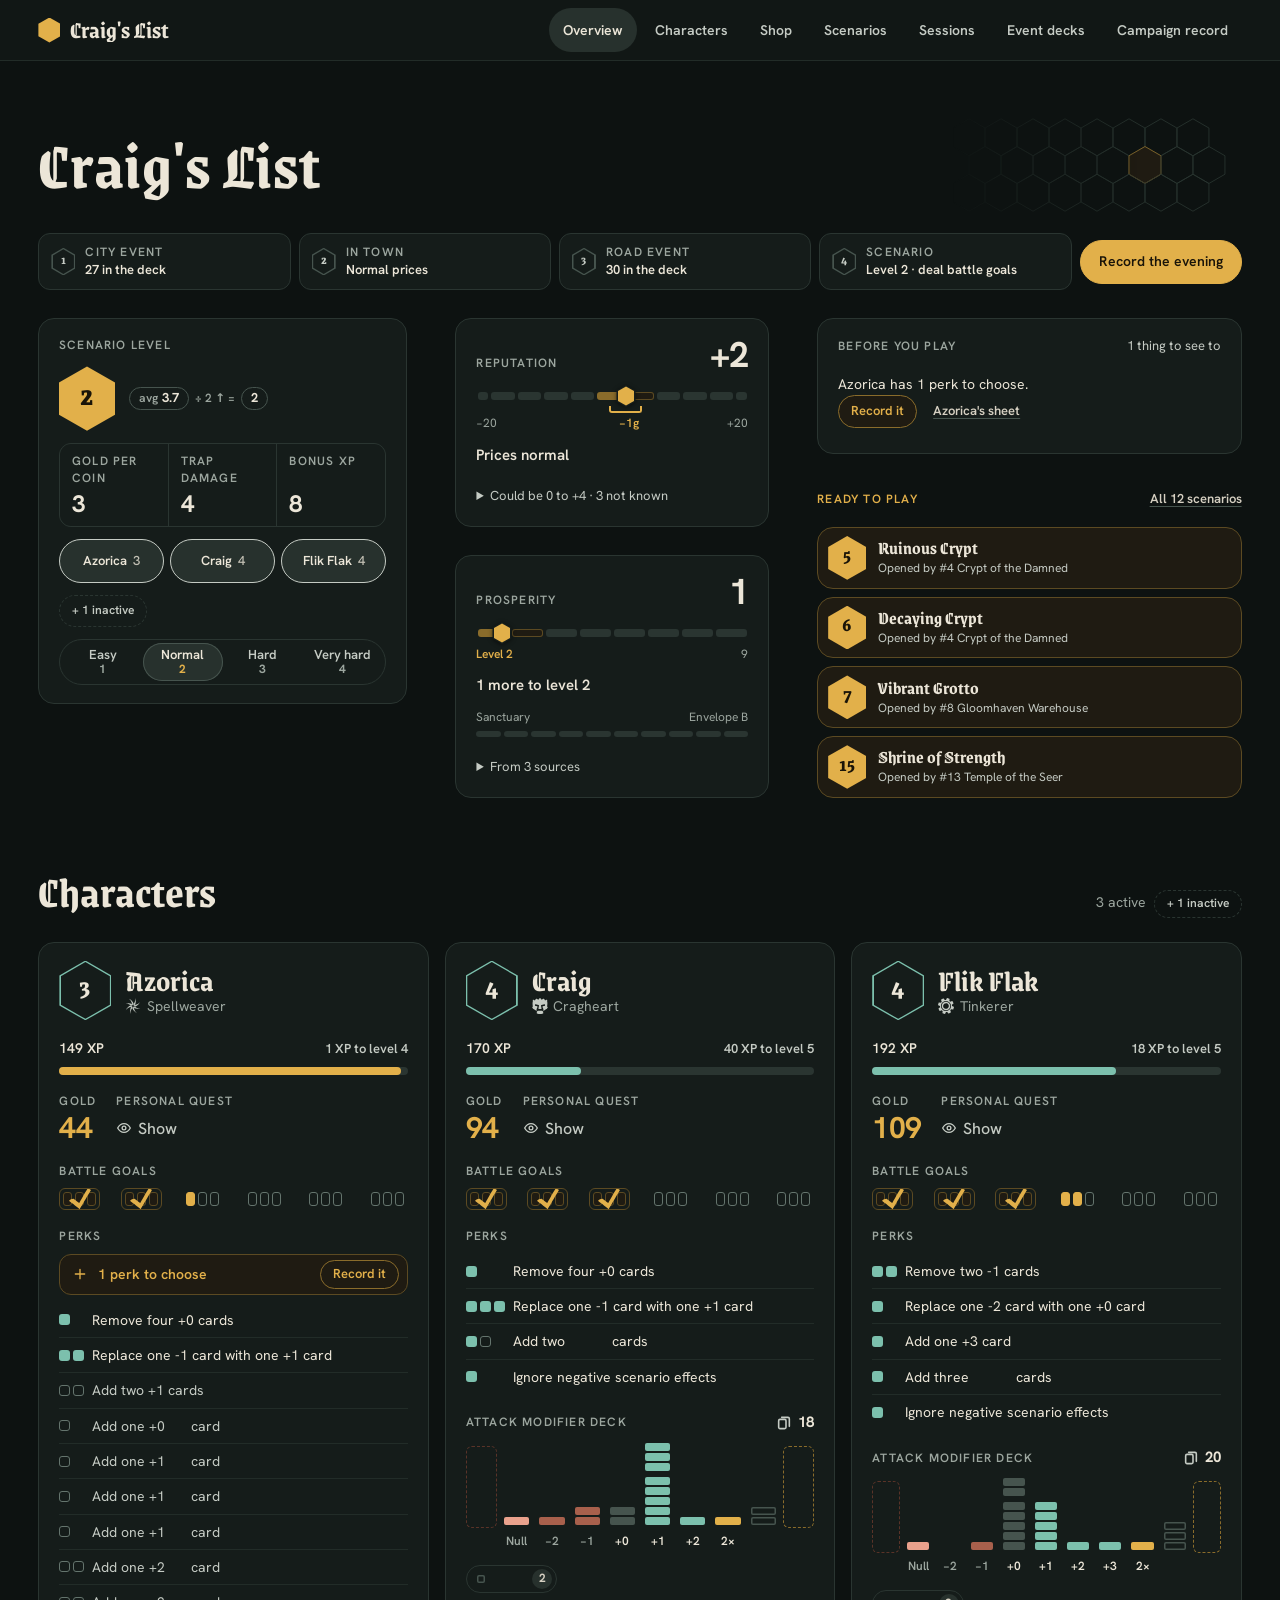
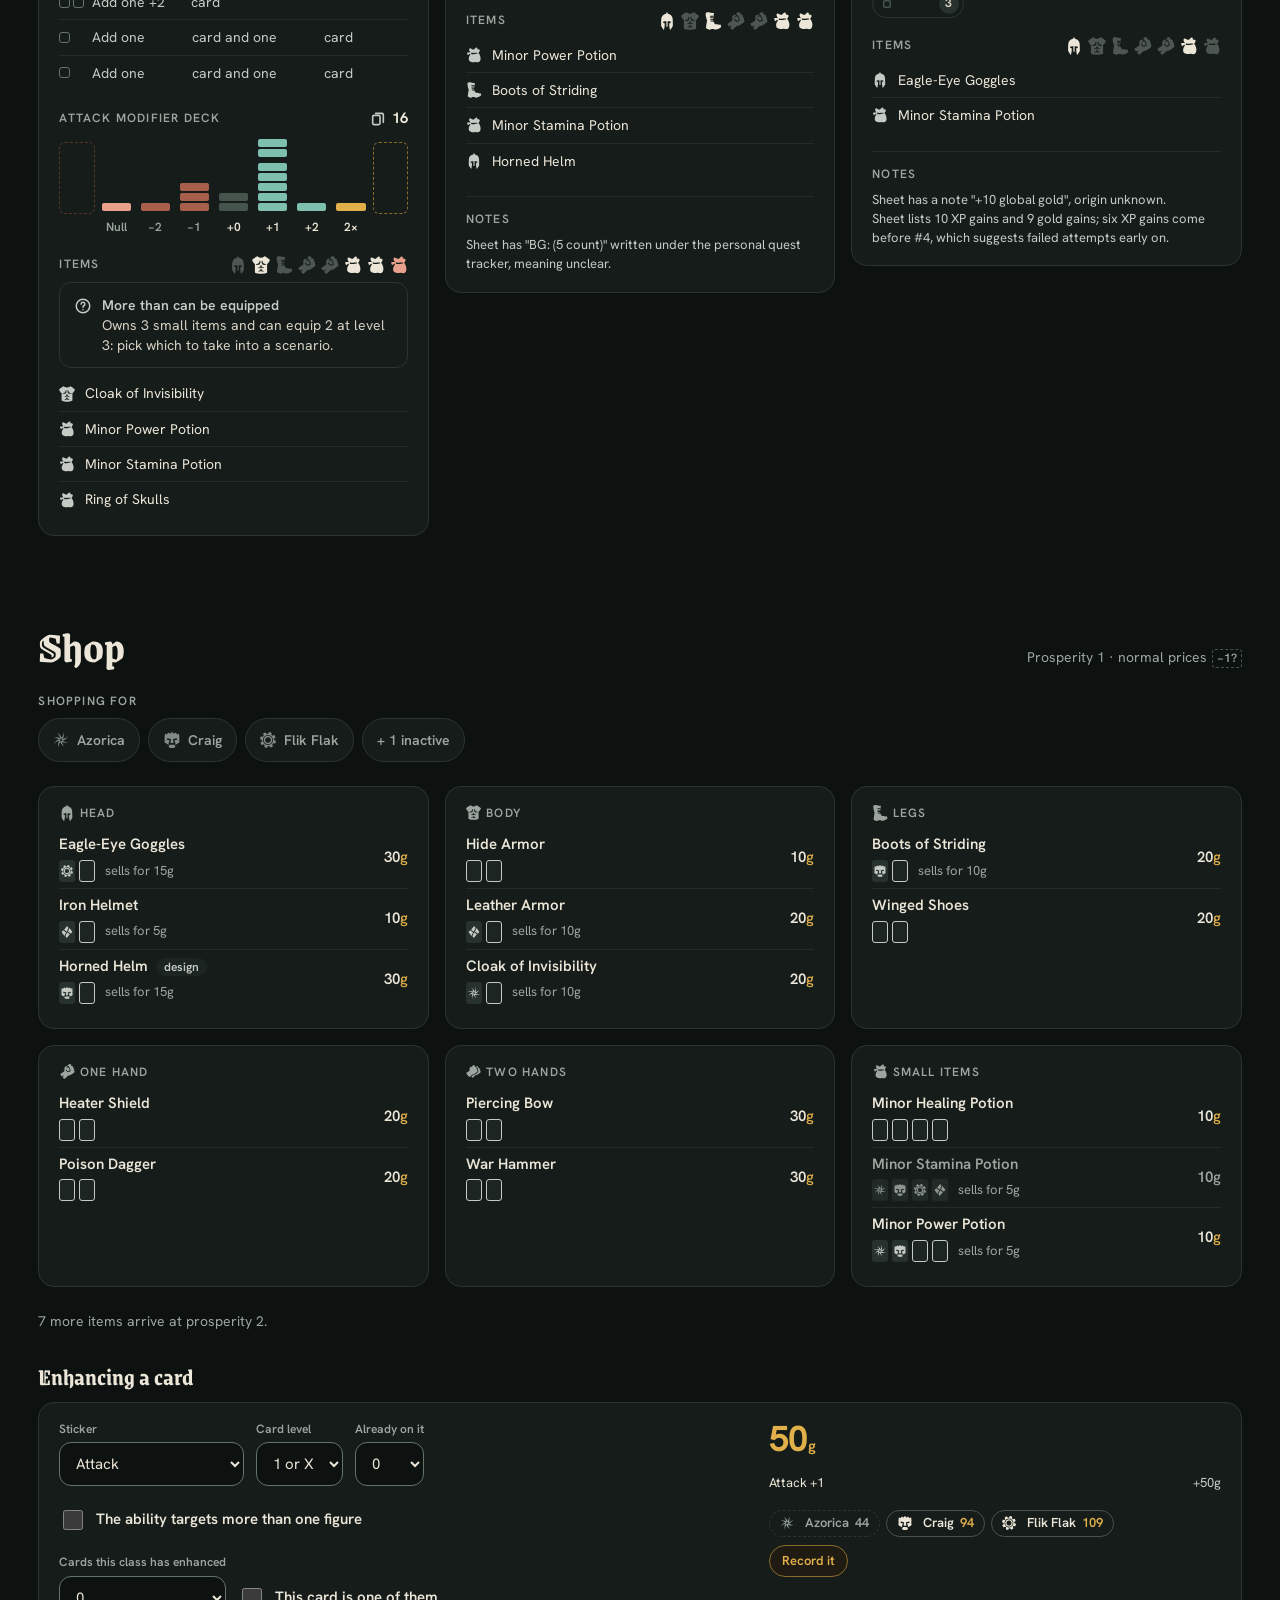
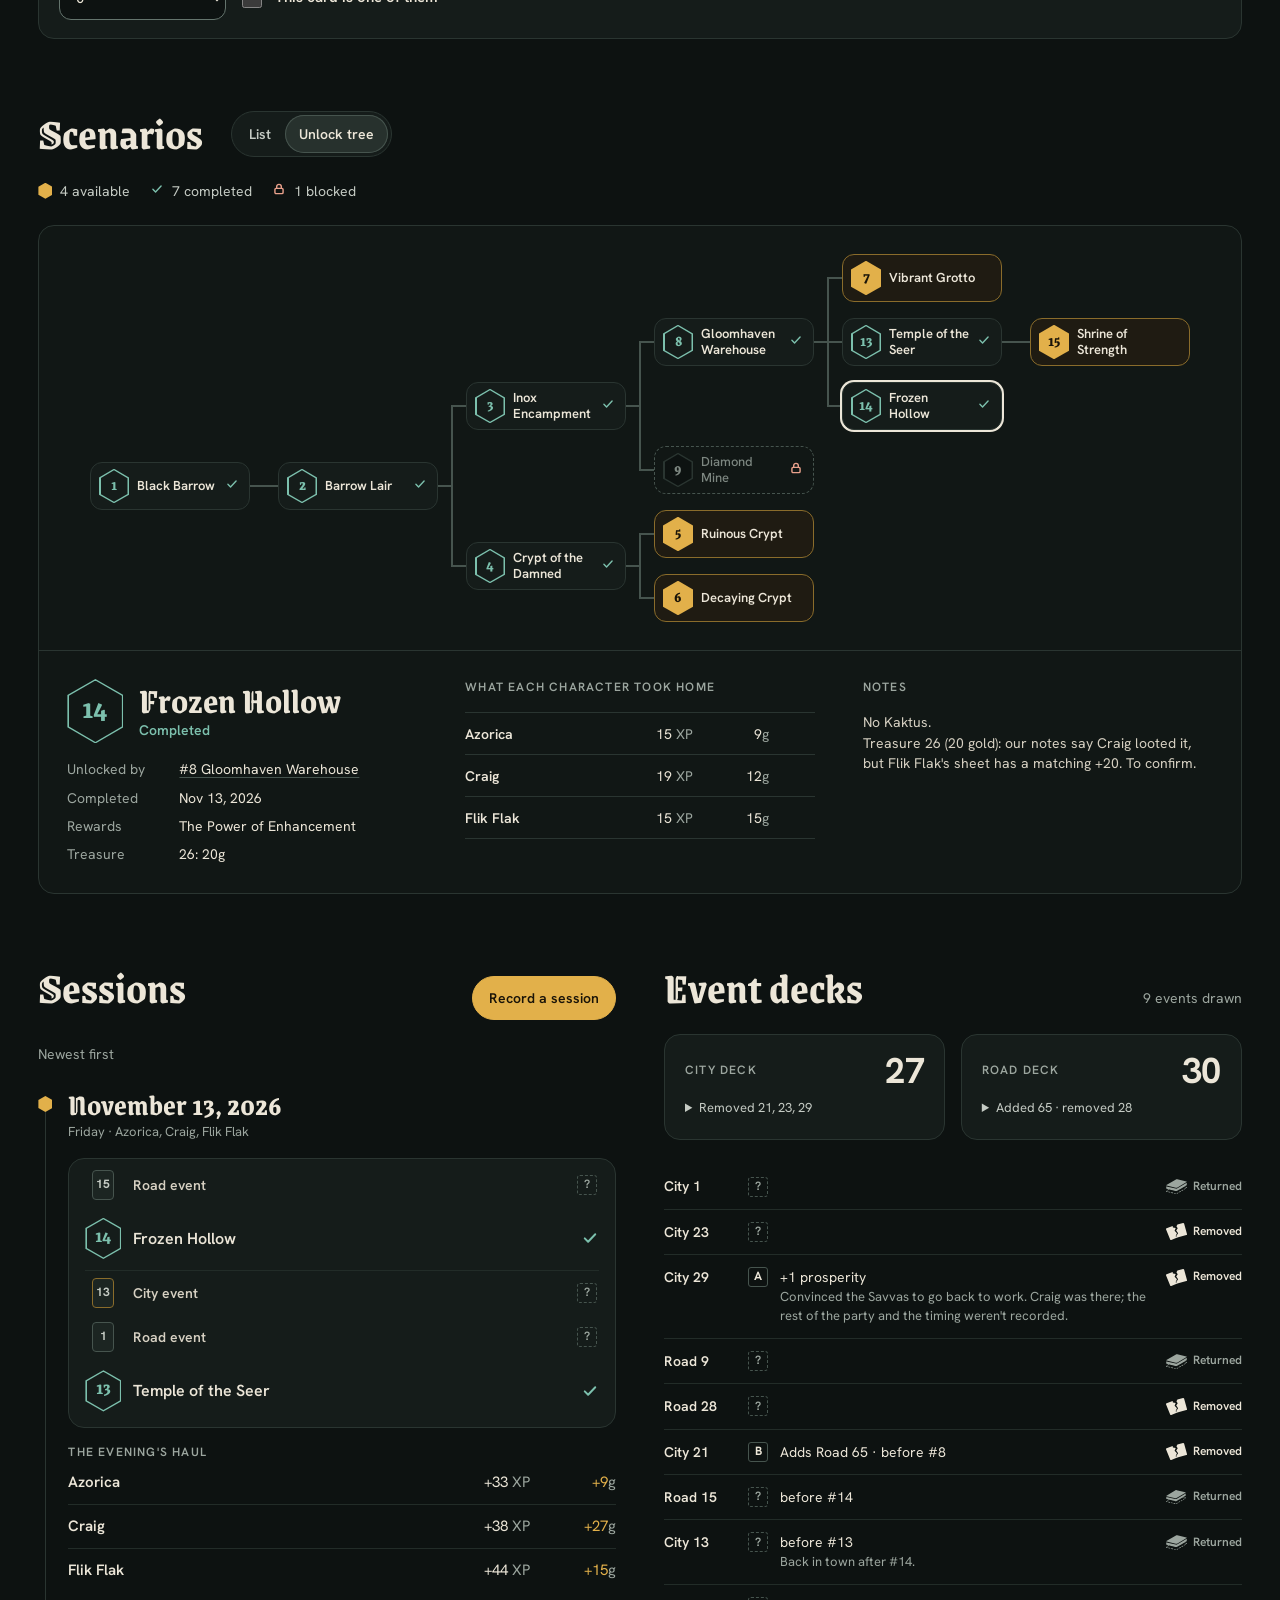
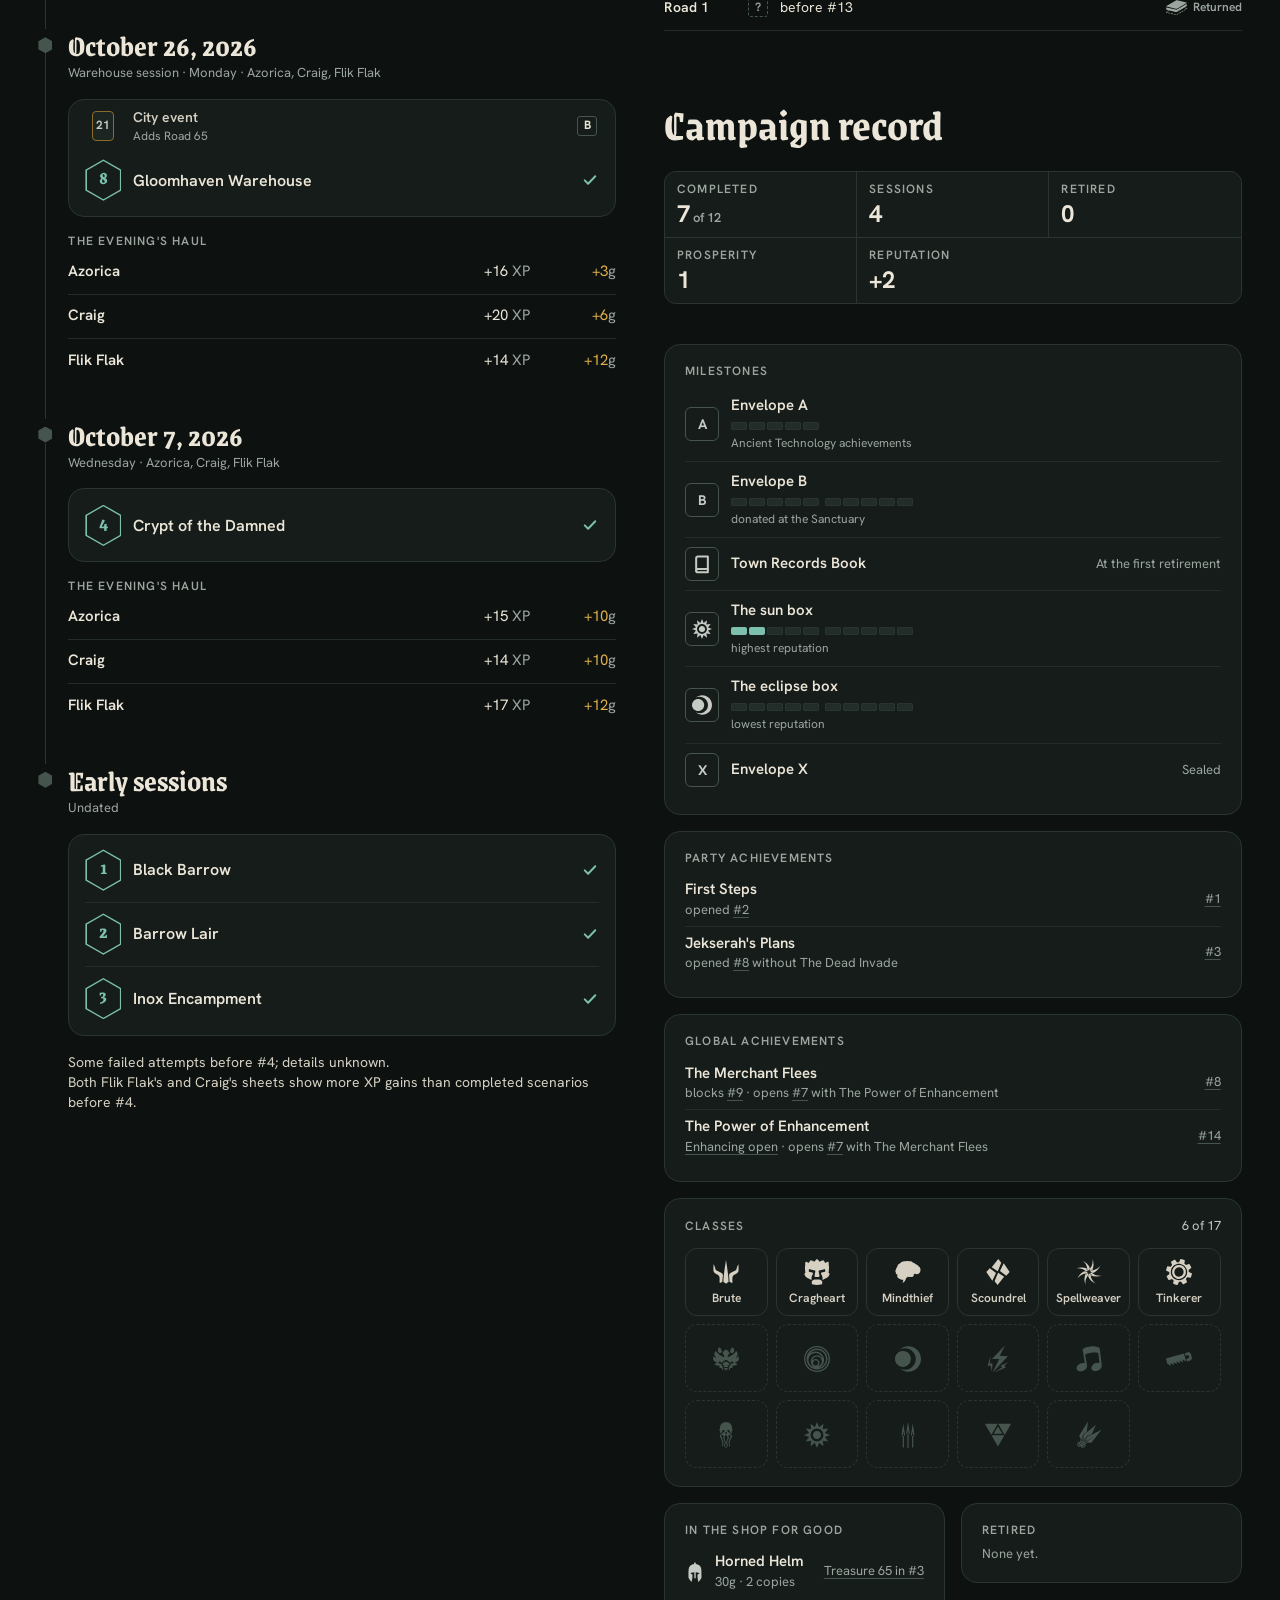
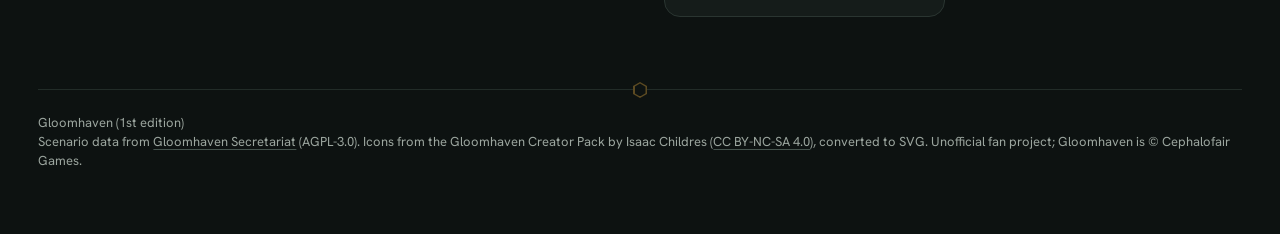
==== commit 718f71c9: "What the browser keeps and the page's shared state, in one place - Storage: every key the browser ke" ====
--- a/index.html
+++ b/index.html
@@ -13,25 +13,25 @@
   <link rel="preconnect" href="https://fonts.googleapis.com">
   <link rel="preconnect" href="https://fonts.gstatic.com" crossorigin>
   <link rel="stylesheet" href="https://fonts.googleapis.com/css2?family=Grenze+Gotisch:wght@500;700&family=Hanken+Grotesk:wght@400;500;600;700&display=swap">
-  <link rel="stylesheet" href="styles.css">
-  <script src="campaign/rules.js" defer></script>
-  <script src="campaign/ledger.js" defer></script>
-  <script src="campaign/evening.js" defer></script>
-  <script src="campaign/history.js" defer></script>
-  <script src="campaign/progress.js" defer></script>
-  <script src="campaign/file.js" defer></script>
-  <script src="app/base.js" defer></script>
-  <script src="app/overview.js" defer></script>
-  <script src="app/sheets.js" defer></script>
-  <script src="app/tonight.js" defer></script>
-  <script src="app/record.js" defer></script>
-  <script src="app/scenarios.js" defer></script>
-  <script src="app/characters.js" defer></script>
-  <script src="app/table.js" defer></script>
-  <script src="app/shop.js" defer></script>
-  <script src="app/recorder.js" defer></script>
-  <script src="app/sessions.js" defer></script>
-  <script src="app/main.js" defer></script>
+  <link rel="stylesheet" href="styles.css?v=75de6dbfd8">
+  <script src="campaign/rules.js?v=75de6dbfd8" defer></script>
+  <script src="campaign/ledger.js?v=75de6dbfd8" defer></script>
+  <script src="campaign/evening.js?v=75de6dbfd8" defer></script>
+  <script src="campaign/history.js?v=75de6dbfd8" defer></script>
+  <script src="campaign/progress.js?v=75de6dbfd8" defer></script>
+  <script src="campaign/file.js?v=75de6dbfd8" defer></script>
+  <script src="app/base.js?v=75de6dbfd8" defer></script>
+  <script src="app/overview.js?v=75de6dbfd8" defer></script>
+  <script src="app/sheets.js?v=75de6dbfd8" defer></script>
+  <script src="app/tonight.js?v=75de6dbfd8" defer></script>
+  <script src="app/record.js?v=75de6dbfd8" defer></script>
+  <script src="app/scenarios.js?v=75de6dbfd8" defer></script>
+  <script src="app/characters.js?v=75de6dbfd8" defer></script>
+  <script src="app/table.js?v=75de6dbfd8" defer></script>
+  <script src="app/shop.js?v=75de6dbfd8" defer></script>
+  <script src="app/recorder.js?v=75de6dbfd8" defer></script>
+  <script src="app/sessions.js?v=75de6dbfd8" defer></script>
+  <script src="app/main.js?v=75de6dbfd8" defer></script>
 </head>
 <body>
   <a class="skip" href="#overview">Skip to content</a>
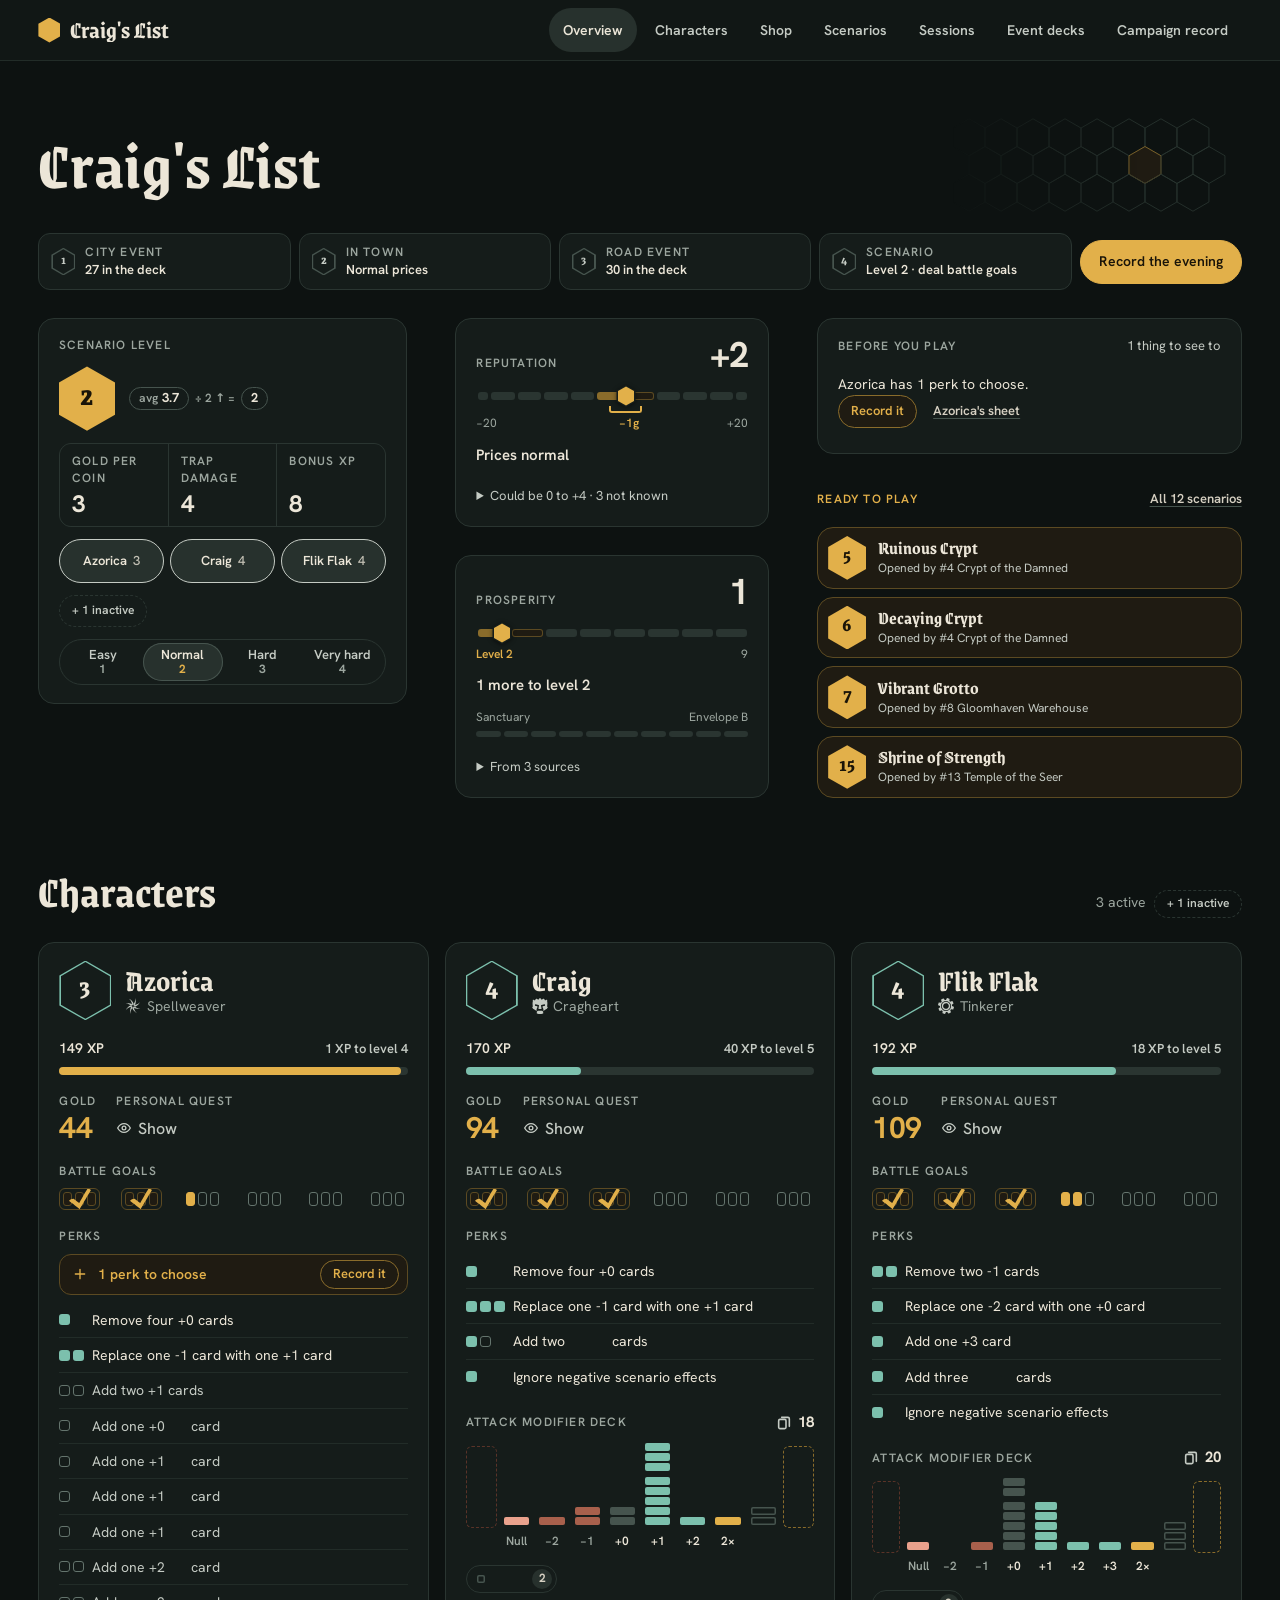
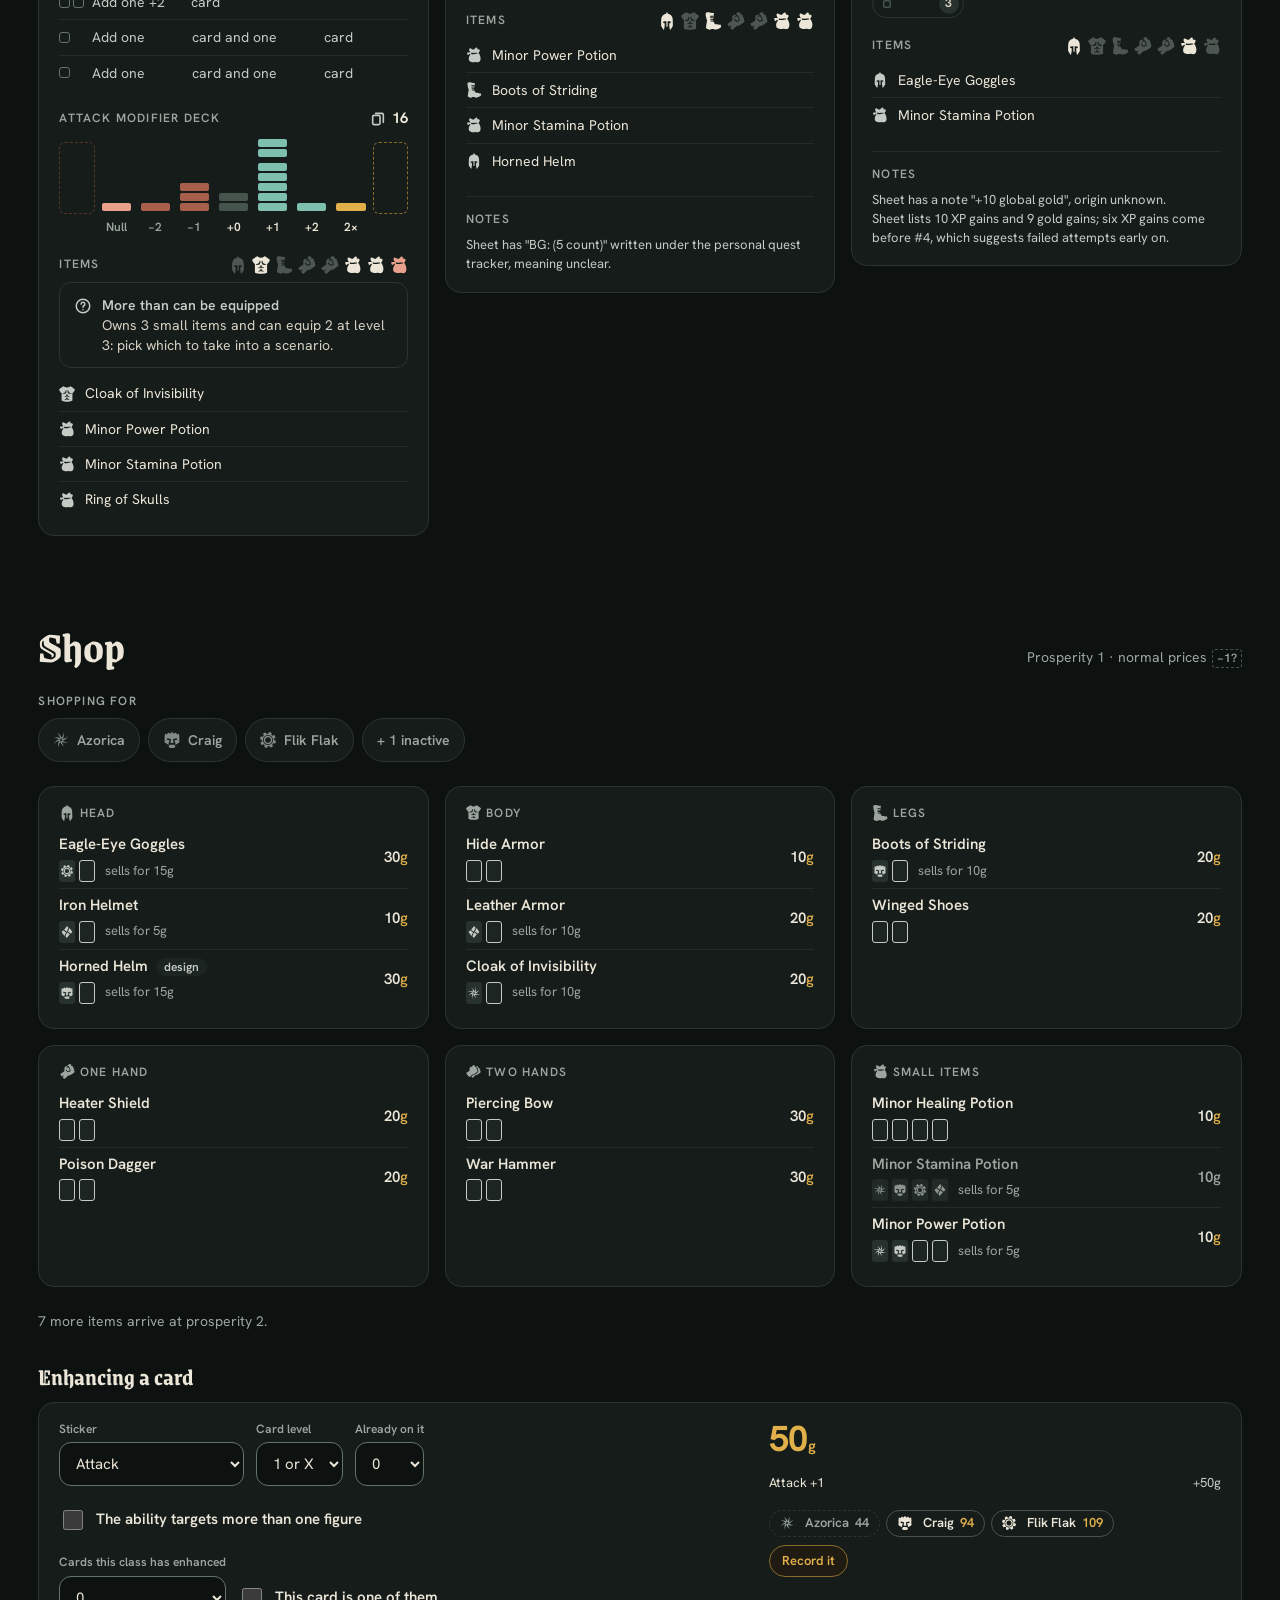
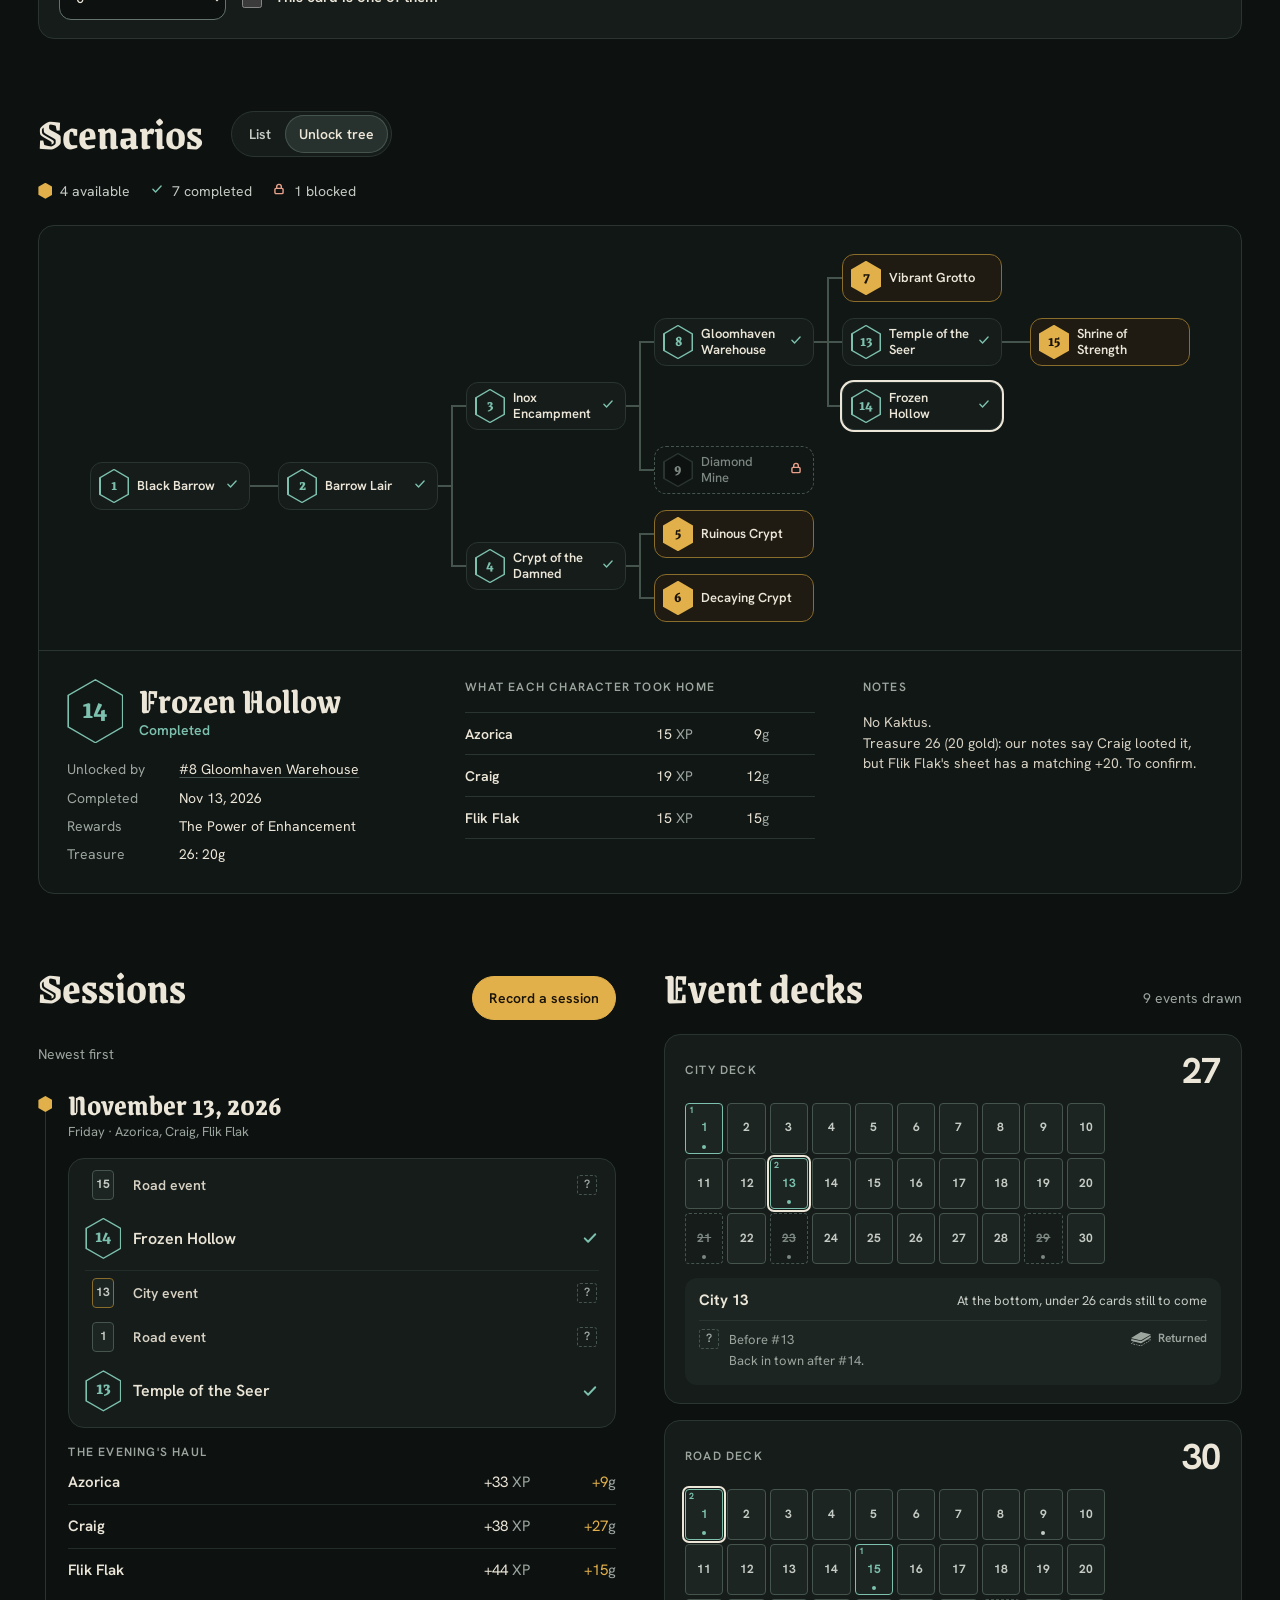
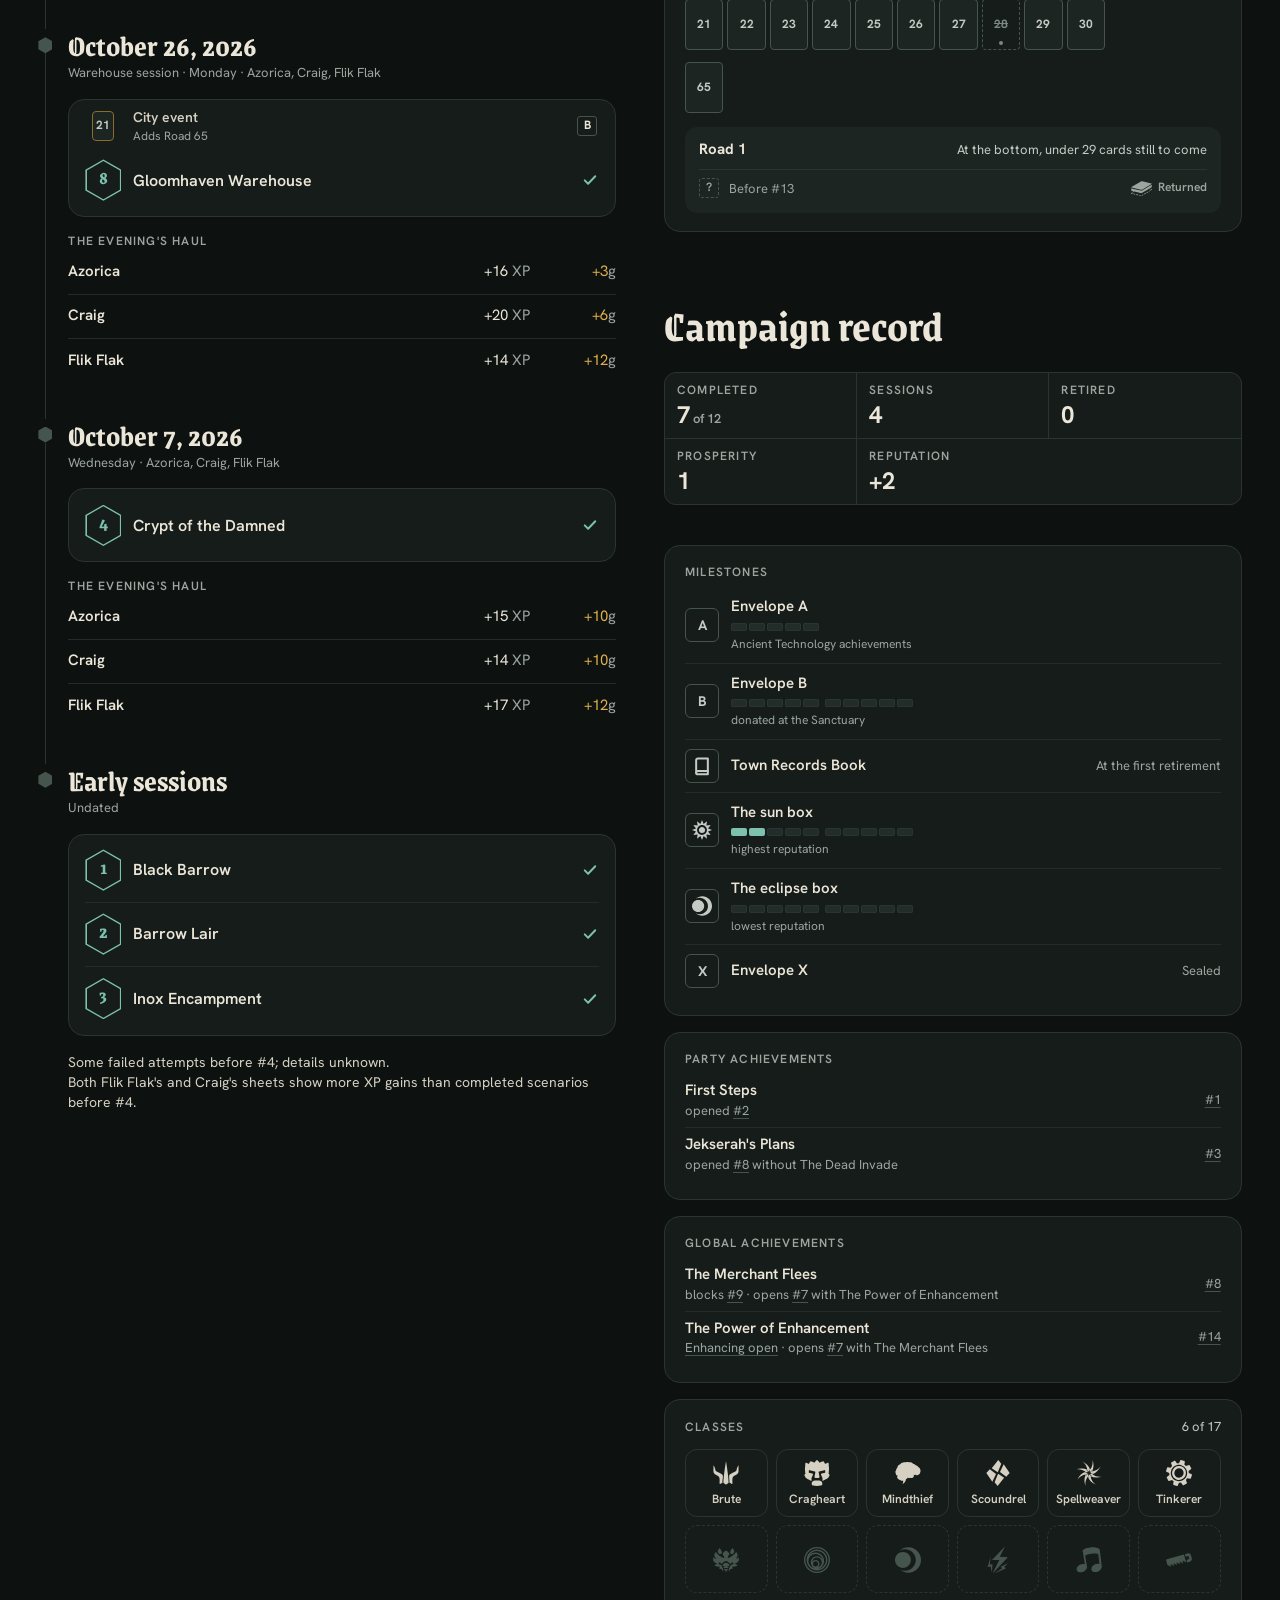
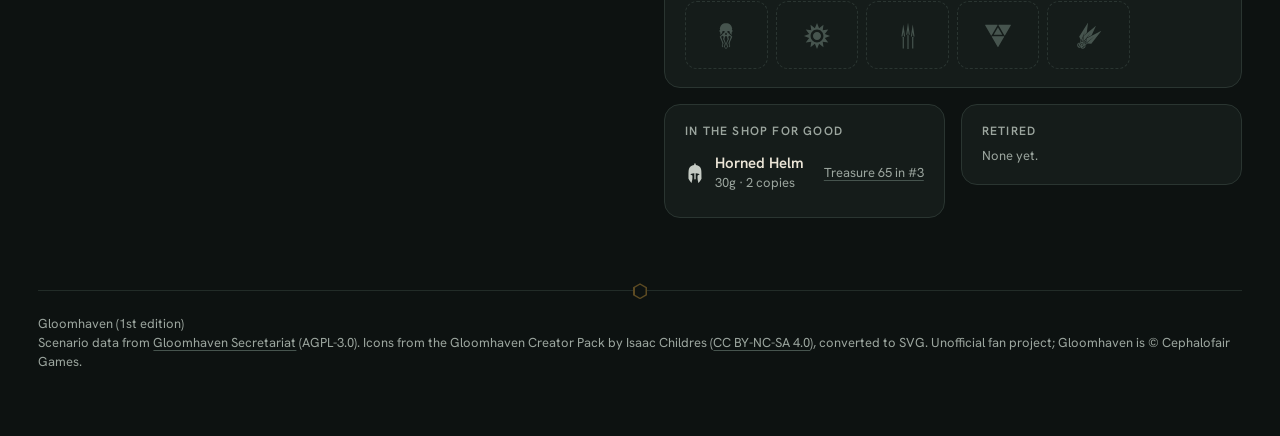
==== commit 2ccb1bca: "Event decks: the rules they were missing, and each card's story Rules: - Reputation reaching +20 or " ====
--- a/index.html
+++ b/index.html
@@ -13,25 +13,25 @@
   <link rel="preconnect" href="https://fonts.googleapis.com">
   <link rel="preconnect" href="https://fonts.gstatic.com" crossorigin>
   <link rel="stylesheet" href="https://fonts.googleapis.com/css2?family=Grenze+Gotisch:wght@500;700&family=Hanken+Grotesk:wght@400;500;600;700&display=swap">
-  <link rel="stylesheet" href="styles.css?v=75de6dbfd8">
-  <script src="campaign/rules.js?v=75de6dbfd8" defer></script>
-  <script src="campaign/ledger.js?v=75de6dbfd8" defer></script>
-  <script src="campaign/evening.js?v=75de6dbfd8" defer></script>
-  <script src="campaign/history.js?v=75de6dbfd8" defer></script>
-  <script src="campaign/progress.js?v=75de6dbfd8" defer></script>
-  <script src="campaign/file.js?v=75de6dbfd8" defer></script>
-  <script src="app/base.js?v=75de6dbfd8" defer></script>
-  <script src="app/overview.js?v=75de6dbfd8" defer></script>
-  <script src="app/sheets.js?v=75de6dbfd8" defer></script>
-  <script src="app/tonight.js?v=75de6dbfd8" defer></script>
-  <script src="app/record.js?v=75de6dbfd8" defer></script>
-  <script src="app/scenarios.js?v=75de6dbfd8" defer></script>
-  <script src="app/characters.js?v=75de6dbfd8" defer></script>
-  <script src="app/table.js?v=75de6dbfd8" defer></script>
-  <script src="app/shop.js?v=75de6dbfd8" defer></script>
-  <script src="app/recorder.js?v=75de6dbfd8" defer></script>
-  <script src="app/sessions.js?v=75de6dbfd8" defer></script>
-  <script src="app/main.js?v=75de6dbfd8" defer></script>
+  <link rel="stylesheet" href="styles.css?v=337537be35">
+  <script src="campaign/rules.js?v=337537be35" defer></script>
+  <script src="campaign/ledger.js?v=337537be35" defer></script>
+  <script src="campaign/evening.js?v=337537be35" defer></script>
+  <script src="campaign/history.js?v=337537be35" defer></script>
+  <script src="campaign/progress.js?v=337537be35" defer></script>
+  <script src="campaign/file.js?v=337537be35" defer></script>
+  <script src="app/base.js?v=337537be35" defer></script>
+  <script src="app/overview.js?v=337537be35" defer></script>
+  <script src="app/sheets.js?v=337537be35" defer></script>
+  <script src="app/tonight.js?v=337537be35" defer></script>
+  <script src="app/record.js?v=337537be35" defer></script>
+  <script src="app/scenarios.js?v=337537be35" defer></script>
+  <script src="app/characters.js?v=337537be35" defer></script>
+  <script src="app/table.js?v=337537be35" defer></script>
+  <script src="app/shop.js?v=337537be35" defer></script>
+  <script src="app/recorder.js?v=337537be35" defer></script>
+  <script src="app/sessions.js?v=337537be35" defer></script>
+  <script src="app/main.js?v=337537be35" defer></script>
 </head>
 <body>
   <a class="skip" href="#overview">Skip to content</a>
@@ -91,5 +91,6 @@
     </div>
     <footer class="site-footer" id="footer" data-tab="campaign"></footer>
   </main>
+  <p id="said" class="sr-only" aria-live="polite"></p>
 </body>
 </html>
--- a/styles.css
+++ b/styles.css
@@ -783,6 +783,7 @@
 .ink-completed { color: var(--verdigris); }
 .ink-available { color: var(--brass); }
 .ink-blocked { color: var(--ember); }
+.ink-waiting { color: var(--fg-3); }
 .ink-failed { font-weight: 600; color: var(--ember); }
 .ink-replay { font-weight: 600; color: var(--verdigris); }
 
@@ -944,23 +945,46 @@
 .haul .results .num { width: 76px; }
 
 /* --- Event decks ---------------------------------------------------------- */
-.decks { display: grid; grid-template-columns: repeat(auto-fit, minmax(min(200px, 100%), 1fr)); gap: 16px; align-items: stretch; }
-.deck { display: flex; flex-direction: column; gap: 6px; }
+/* Each deck: its cards as small cards, in rows of ten as the box holds them,
+   then the story of the one picked. */
+.decks { display: grid; grid-template-columns: repeat(auto-fit, minmax(min(300px, 100%), 1fr)); gap: 16px; align-items: start; }
+.deck { display: flex; flex-direction: column; gap: 14px; }
 .deck-top { display: flex; align-items: center; justify-content: space-between; gap: 16px; }
 .deck-top .figure { font-size: var(--d-lg); line-height: 1; }
-.deck summary { font-size: var(--t-sm); color: var(--fg-3); cursor: pointer; padding: 4px 0; }
-.deck li { font-size: var(--t-sm); padding: 3px 0; }
-/* Label, card and fate line up with the first line of the text, not its middle. */
-.drawn > li { display: flex; align-items: flex-start; gap: 12px; padding: 12px 0; border-bottom: 1px solid var(--line-soft); font-size: var(--t-md); }
-.drawn strong { flex: none; width: 104px; display: flex; align-items: center; justify-content: space-between; font-weight: 600; }
-/* What was recorded in full colour; notes and gaps (.small.muted) beneath it, quiet. */
-.drawn > li > span:nth-child(2) { flex: 1; min-width: 0; color: var(--fg); }
-.drawn .small.muted { margin-top: 1px; }
+.ev-tiles { display: grid; grid-template-columns: repeat(10, minmax(0, 1fr)); gap: 4px; max-width: 420px; }
+.ev-gap { grid-column: 1 / -1; height: 4px; }
+.ev-tile { position: relative; aspect-ratio: 3 / 4; min-height: 32px; display: grid; place-items: center; padding: 0;
+  border: 1px solid var(--line-strong); border-radius: 4px; background: var(--surface-2); color: var(--fg-3);
+  font: inherit; font-size: var(--t-xs); font-weight: 700; font-variant-numeric: tabular-nums; cursor: pointer; }
+.ev-tile:hover { border-color: var(--fg-3); }
+.ev-tile:focus-visible { outline: 2px solid var(--brass); outline-offset: 2px; }
+.ev-tile[aria-pressed="true"] { outline: 2px solid var(--fg); outline-offset: 1px; }
+/* Drawn at least once: a dot under the number. */
+.ev-tile.seen::after { content: ""; position: absolute; left: 50%; bottom: 4px; width: 4px; height: 4px; margin-left: -2px; border-radius: 50%; background: currentColor; }
+/* Removed: out of the deck, struck through. */
+.ev-tile.out { background: transparent; border-style: dashed; color: var(--faded); }
+.ev-tile.out b { text-decoration: line-through; }
+/* At the bottom: green, with its place there (1 comes back up first). */
+.ev-tile.low { border-color: var(--verdigris); color: var(--verdigris); }
+.ev-tile .place { position: absolute; top: 2px; left: 3px; font-size: 9px; line-height: 1; color: var(--verdigris); }
+/* A draw with a question to answer: brass, with a "?". */
+.ev-tile.ask { border-color: var(--brass); color: var(--brass); }
+.ev-tile .mark { position: absolute; top: 2px; right: 3px; font-size: 9px; line-height: 1; }
+.ev-story { display: grid; gap: 8px; padding: 12px 14px; border-radius: var(--r-md); background: var(--surface-2); }
+.ev-story-head { display: flex; flex-wrap: wrap; align-items: baseline; justify-content: space-between; gap: 2px 12px; }
+.ev-story-head span { font-size: var(--t-sm); color: var(--fg-3); }
+.ev-draws { list-style: none; margin: 0; padding: 0; display: grid; }
+/* Option, what it did and the card's fate, on the first line of the text. */
+.ev-draws > li { display: grid; grid-template-columns: auto minmax(0, 1fr) auto; gap: 10px; align-items: start; padding: 8px 0 2px;
+  border-top: 1px solid var(--line); font-size: var(--t-md); }
+.ev-draws .opt { margin: 0; }
+.ev-draws .when { font-size: var(--t-sm); color: var(--muted); }
+.ev-draws .small.muted { margin-top: 2px; }
 .fate { flex: none; display: inline-flex; align-items: center; font-size: var(--t-sm); font-weight: 600; color: var(--muted); }
-.drawn .fate { height: calc(var(--t-md) * 1.45); }
-/* A question about that event, asked on its row. */
-.drawn .ask { display: flex; align-items: flex-start; gap: 6px; margin-top: 3px; font-size: var(--t-sm); font-weight: 600; color: var(--brass); }
-.drawn .ask .icon { margin-top: 2px; font-size: var(--t-md); stroke-width: 2; }
+.ev-draws .fate { height: 20px; }
+/* A question about that draw, asked in its story. */
+.ev-story .ask { display: flex; align-items: flex-start; gap: 6px; margin-top: 3px; font-size: var(--t-sm); font-weight: 600; color: var(--brass); }
+.ev-story .ask .icon { margin-top: 2px; font-size: var(--t-md); stroke-width: 2; }
 .fate .gicon { width: 1.6em; height: 1.6em; margin-right: 6px; }
 .fate-word { font-size: var(--t-xs); }
 .fate.removed { color: var(--fg); }
@@ -1236,7 +1260,7 @@
   .rec-pin { top: 0; }
   /* Under the boxes rather than beside them: no need to match their height. */
   .rec-gain { min-height: 0; }
-  .ledger summary, .deck summary { padding-block: 13px; margin-block: -9px; }
+  .ledger summary { padding-block: 13px; margin-block: -9px; }
   .panel { gap: 16px; scroll-margin-top: 16px; }
   /* Only the current tab's sections, and its parts of the Overview. */
   main [data-tab].off { display: none; }
@@ -1662,13 +1686,7 @@
   .legend, .map { display: none; }
   .tree-rows { display: flex; flex-direction: column; align-items: stretch; }
 
-  .decks { grid-template-columns: repeat(2, minmax(0, 1fr)); gap: 12px; }
-  /* Event rows: the label and what became of the card on one line, the
-     text under them at full width rather than squeezed between. */
-  .drawn > li { display: grid; grid-template-columns: minmax(0, 1fr) auto; grid-template-areas: "label fate" "text text"; gap: 2px 12px; }
-  .drawn strong { grid-area: label; width: auto; justify-content: flex-start; }
-  .drawn > li > span:nth-child(2) { grid-area: text; }
-  .drawn .fate { grid-area: fate; }
+  .decks { gap: 12px; }
   .deck-top .figure { font-size: var(--d-md); }
   .record { gap: 12px; }
   .enhancer { grid-template-columns: minmax(0, 1fr); }
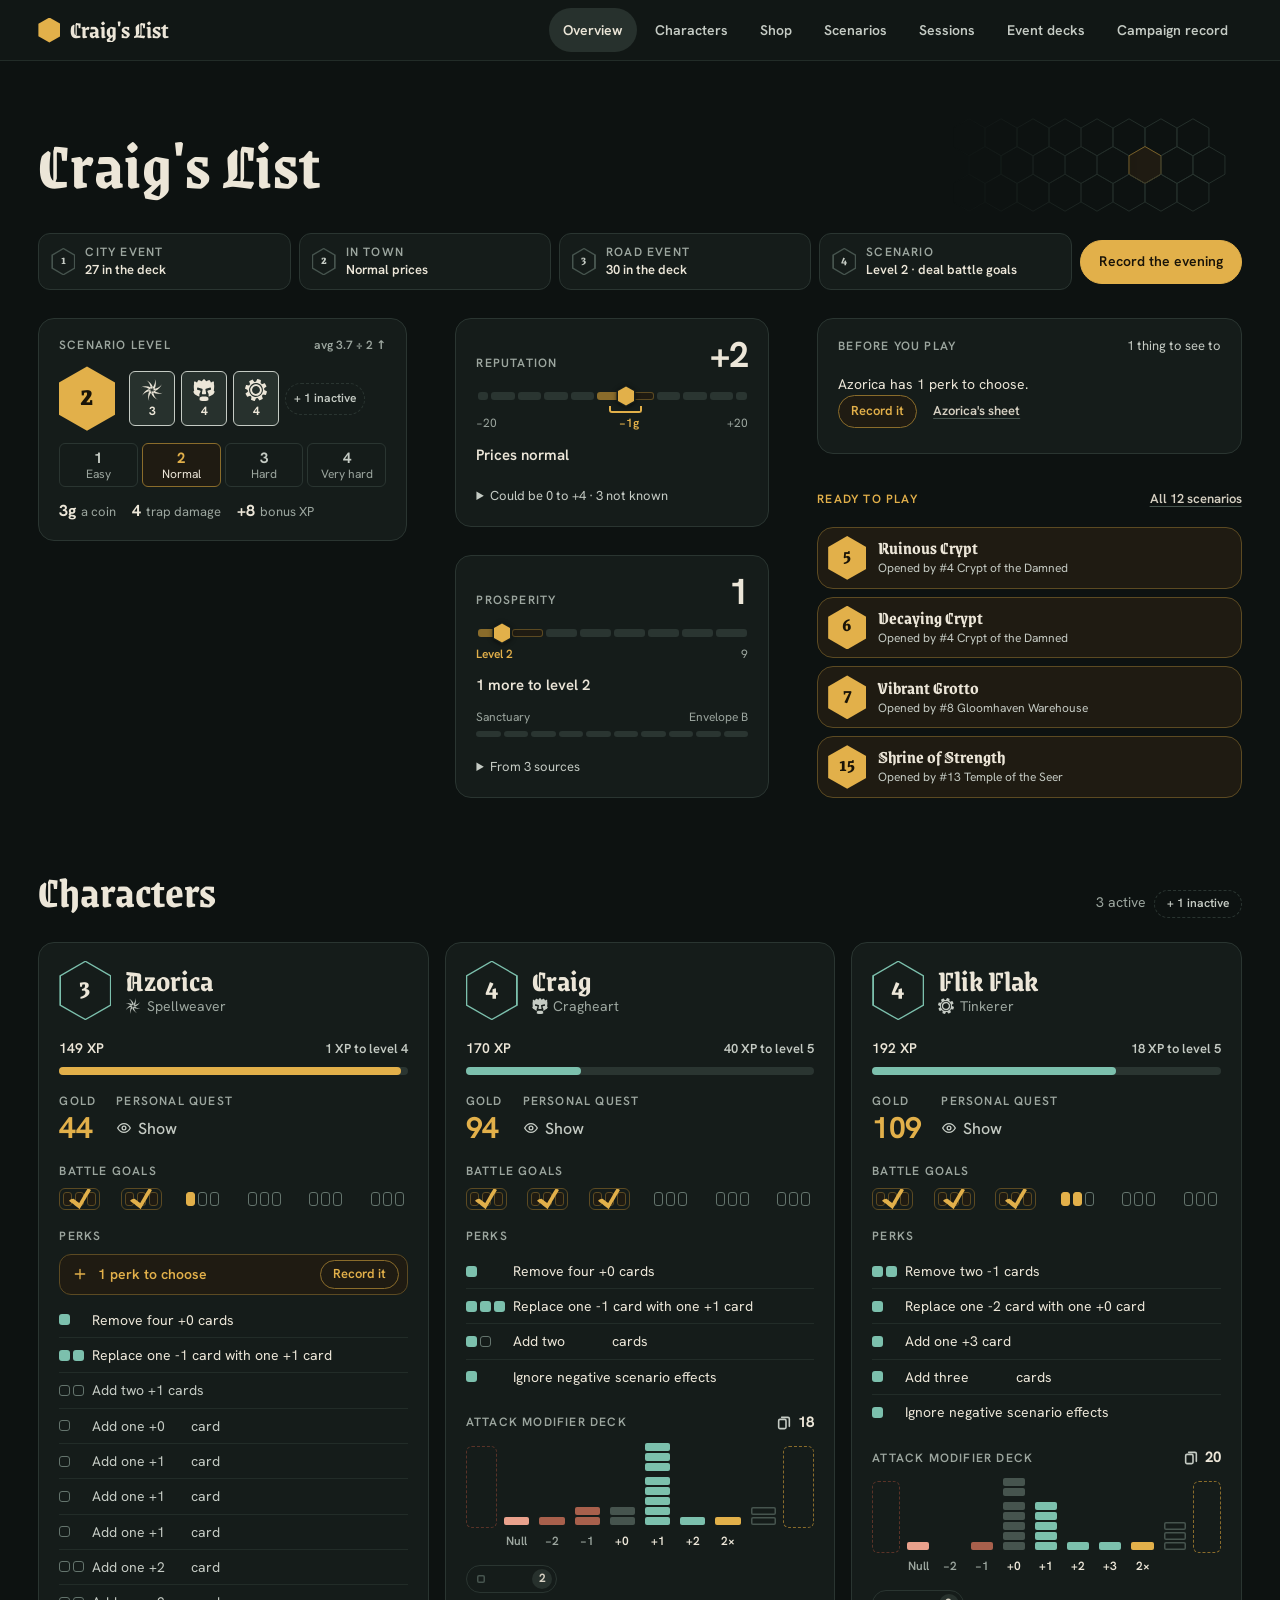
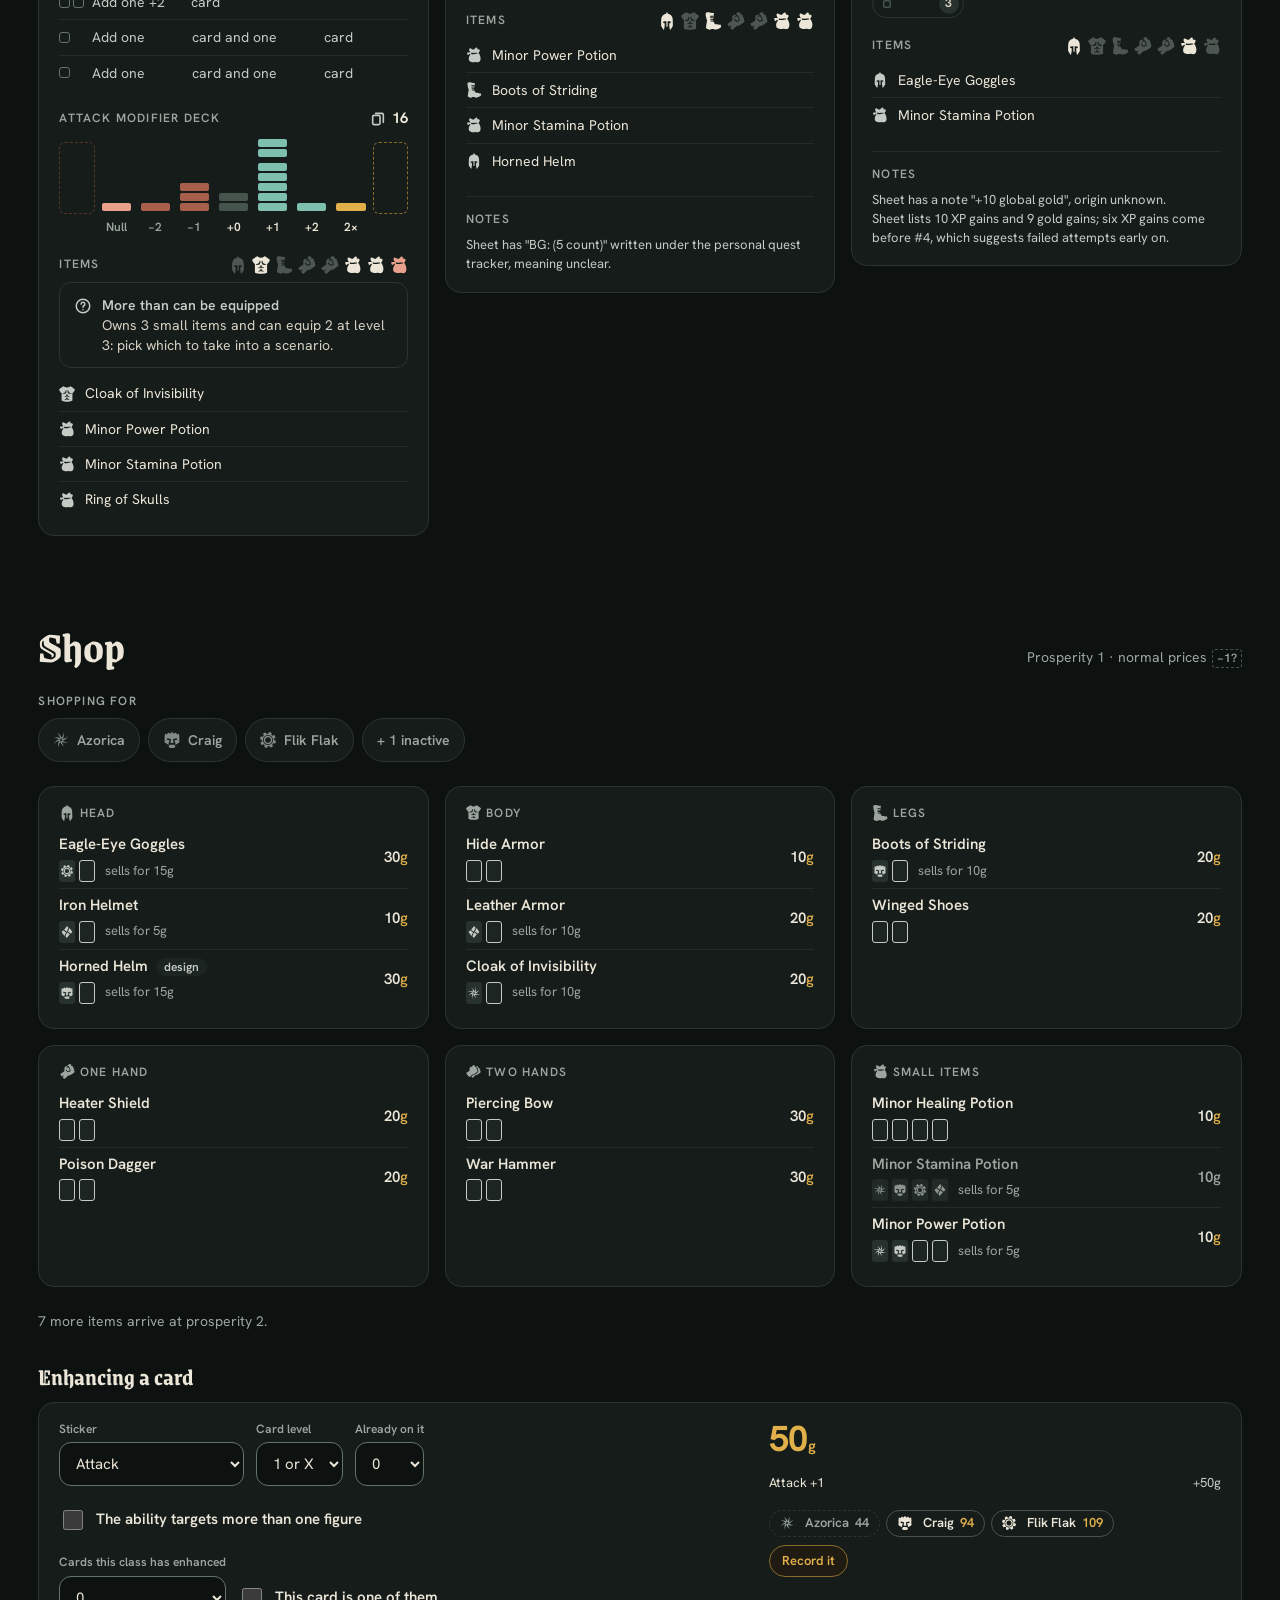
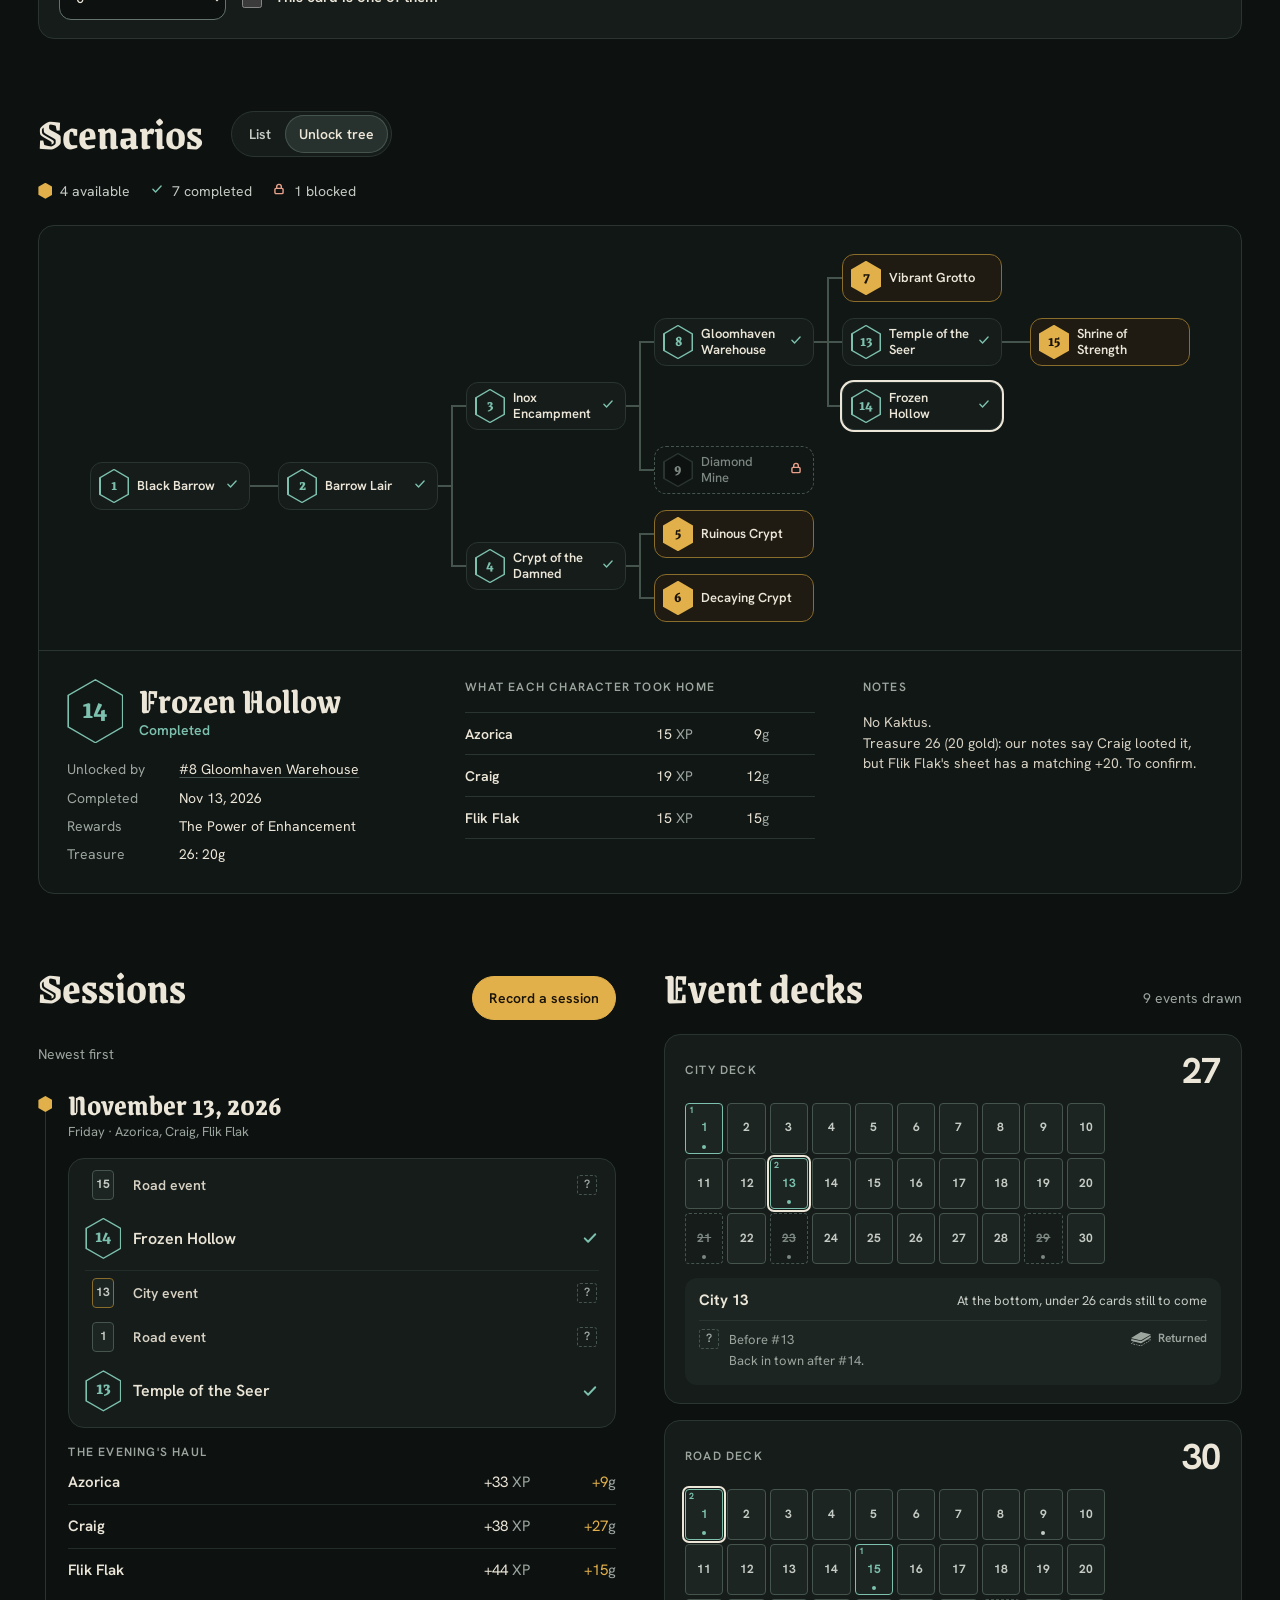
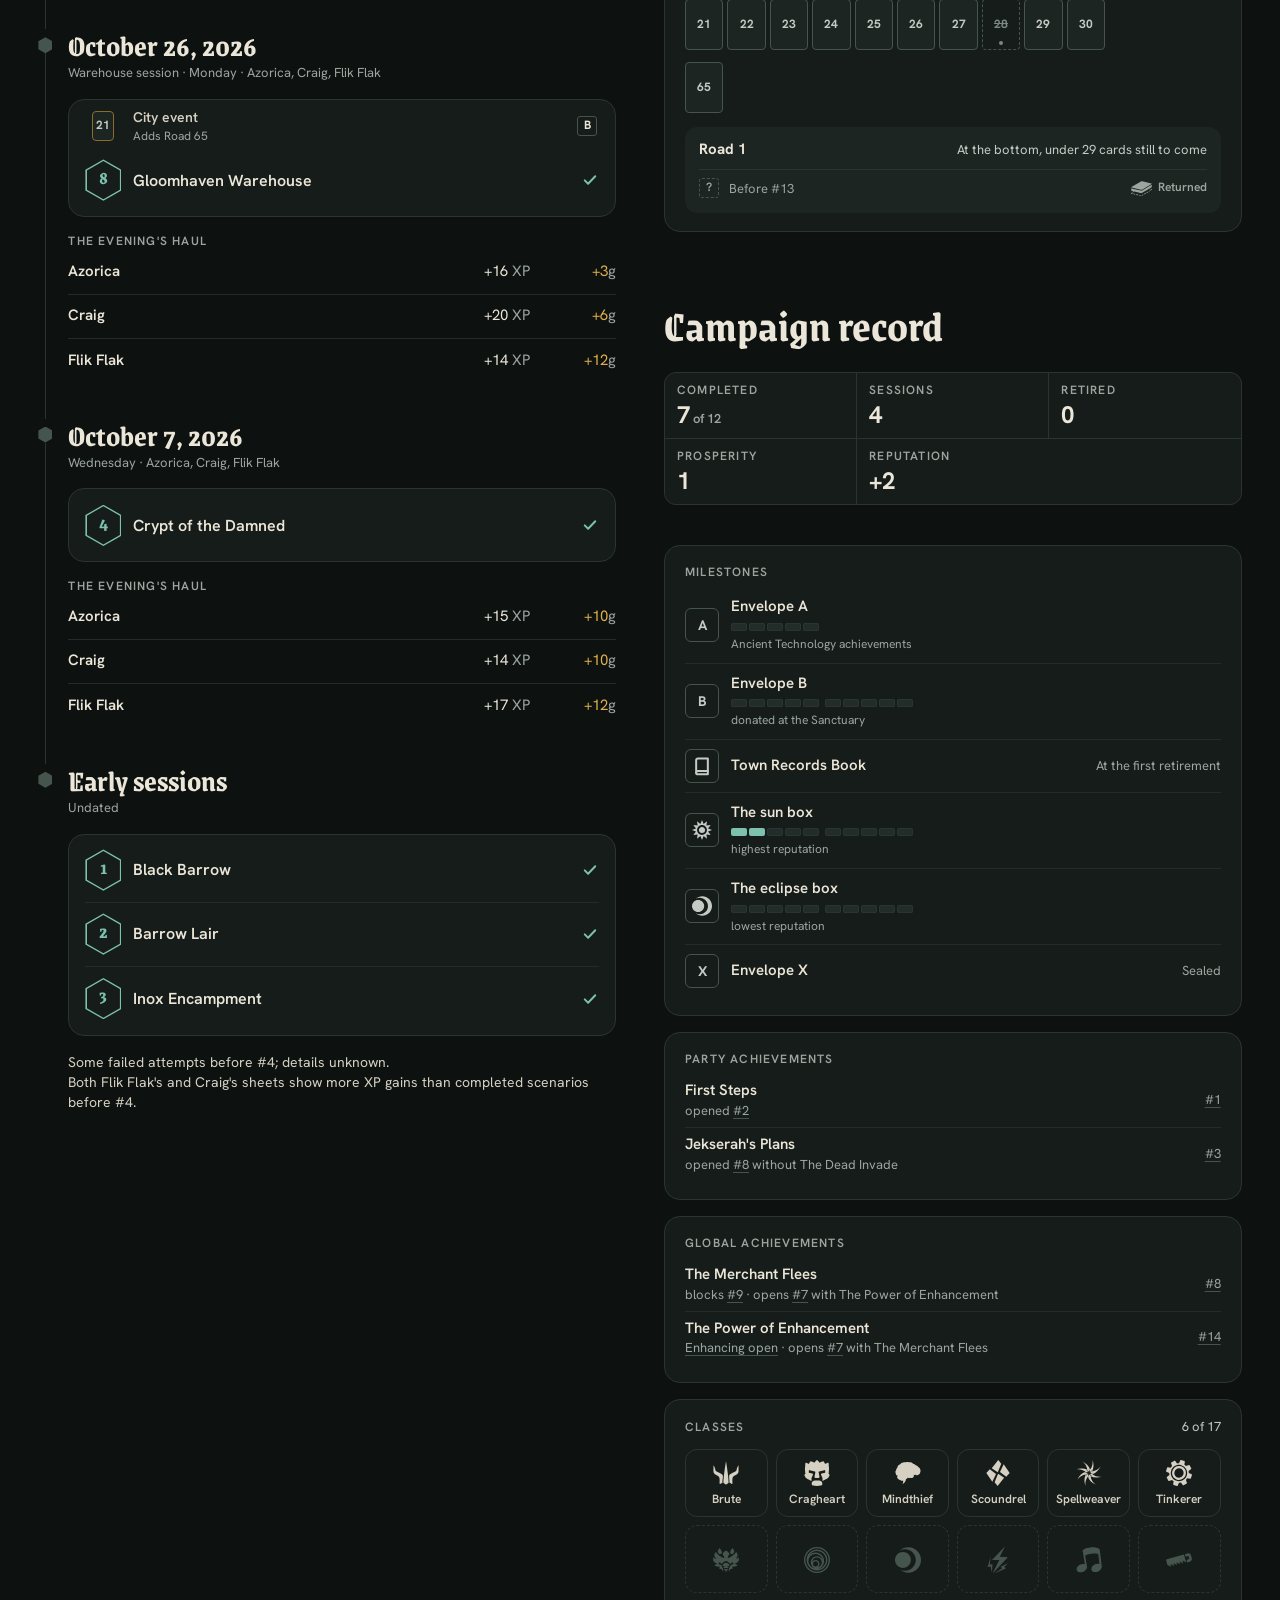
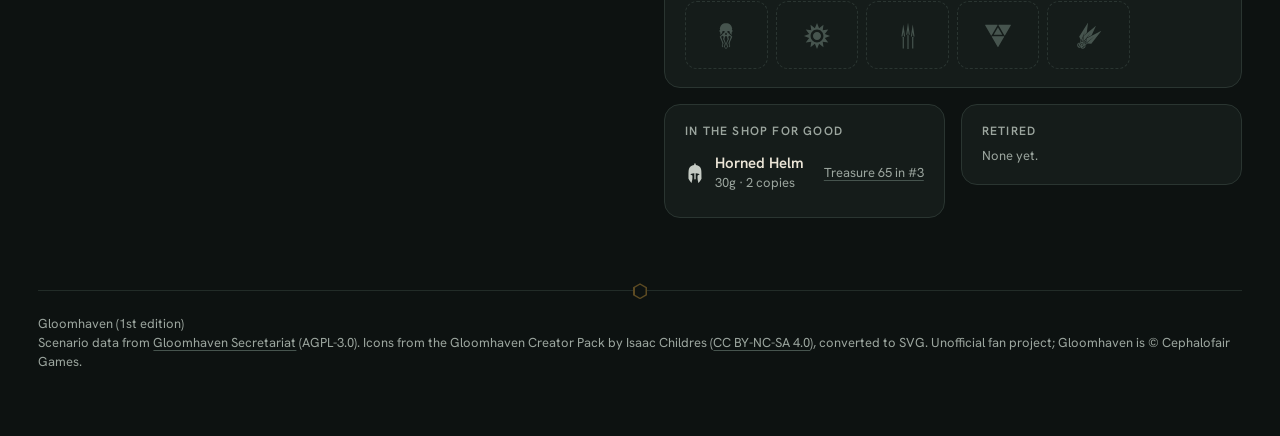
==== commit 90af08a1: "Scenario level: the party as class icons, in half the height The card now sets tonight's level hex b" ====
--- a/index.html
+++ b/index.html
@@ -13,25 +13,25 @@
   <link rel="preconnect" href="https://fonts.googleapis.com">
   <link rel="preconnect" href="https://fonts.gstatic.com" crossorigin>
   <link rel="stylesheet" href="https://fonts.googleapis.com/css2?family=Grenze+Gotisch:wght@500;700&family=Hanken+Grotesk:wght@400;500;600;700&display=swap">
-  <link rel="stylesheet" href="styles.css?v=337537be35">
-  <script src="campaign/rules.js?v=337537be35" defer></script>
-  <script src="campaign/ledger.js?v=337537be35" defer></script>
-  <script src="campaign/evening.js?v=337537be35" defer></script>
-  <script src="campaign/history.js?v=337537be35" defer></script>
-  <script src="campaign/progress.js?v=337537be35" defer></script>
-  <script src="campaign/file.js?v=337537be35" defer></script>
-  <script src="app/base.js?v=337537be35" defer></script>
-  <script src="app/overview.js?v=337537be35" defer></script>
-  <script src="app/sheets.js?v=337537be35" defer></script>
-  <script src="app/tonight.js?v=337537be35" defer></script>
-  <script src="app/record.js?v=337537be35" defer></script>
-  <script src="app/scenarios.js?v=337537be35" defer></script>
-  <script src="app/characters.js?v=337537be35" defer></script>
-  <script src="app/table.js?v=337537be35" defer></script>
-  <script src="app/shop.js?v=337537be35" defer></script>
-  <script src="app/recorder.js?v=337537be35" defer></script>
-  <script src="app/sessions.js?v=337537be35" defer></script>
-  <script src="app/main.js?v=337537be35" defer></script>
+  <link rel="stylesheet" href="styles.css?v=554d713eb0">
+  <script src="campaign/rules.js?v=554d713eb0" defer></script>
+  <script src="campaign/ledger.js?v=554d713eb0" defer></script>
+  <script src="campaign/evening.js?v=554d713eb0" defer></script>
+  <script src="campaign/history.js?v=554d713eb0" defer></script>
+  <script src="campaign/progress.js?v=554d713eb0" defer></script>
+  <script src="campaign/file.js?v=554d713eb0" defer></script>
+  <script src="app/base.js?v=554d713eb0" defer></script>
+  <script src="app/overview.js?v=554d713eb0" defer></script>
+  <script src="app/sheets.js?v=554d713eb0" defer></script>
+  <script src="app/tonight.js?v=554d713eb0" defer></script>
+  <script src="app/record.js?v=554d713eb0" defer></script>
+  <script src="app/scenarios.js?v=554d713eb0" defer></script>
+  <script src="app/characters.js?v=554d713eb0" defer></script>
+  <script src="app/table.js?v=554d713eb0" defer></script>
+  <script src="app/shop.js?v=554d713eb0" defer></script>
+  <script src="app/recorder.js?v=554d713eb0" defer></script>
+  <script src="app/sessions.js?v=554d713eb0" defer></script>
+  <script src="app/main.js?v=554d713eb0" defer></script>
 </head>
 <body>
   <a class="skip" href="#overview">Skip to content</a>
--- a/styles.css
+++ b/styles.css
@@ -421,30 +421,38 @@
    The one secondary button: an outlined brass pill (.btn.primary is the main one). */
 .todo-do { padding: 6px 12px; border: 1px solid var(--brass-edge); border-radius: var(--r-pill); background: var(--brass-bg); color: var(--brass); font-size: var(--t-sm); font-weight: 600; cursor: pointer; }
 .todo-do:hover { border-color: var(--brass); }
-/* Who is playing: an even grid, four across when the tile has room for
-   names that long, two otherwise, so a chip never sits alone. */
-.filters.party-pick { display: grid; grid-template-columns: repeat(var(--narrow, 2), minmax(0, 1fr)); gap: 6px; }
-@container level (min-width: 360px) { .filters.party-pick { grid-template-columns: repeat(var(--wide, 4), minmax(0, 1fr)); } }
-/* Someone inactive, there to be picked for a night: quieter until picked. */
-.filters.party-pick button.away:not([aria-pressed="true"]) { border-style: dashed; opacity: 0.7; }
-.filters.party-pick button { min-width: 0; justify-content: center; gap: 6px; padding: 0 8px; font-size: var(--t-sm); }
-.party-pick .pick-name { min-width: 0; overflow: hidden; text-overflow: ellipsis; white-space: nowrap; font-weight: 600; opacity: 1; }
-/* The difficulty, across the tile in equal parts. */
-.level-tile .segmented { align-self: stretch; }
-.level-tile .segmented button { flex: 1 1 0; min-width: 0; padding: 0 4px; font-size: var(--t-sm); }
-/* Tonight's level, the tile's figure, with how it was reached beside it;
-   what it means at the table underneath. */
+/* Tonight's level, the tile's figure, beside who is playing: each a class
+   icon with their level under it, lit when counted. */
 .level-now { display: flex; align-items: center; gap: 14px; }
 .level-now .hex { --w: 56px; }
-.level-why { display: flex; flex-wrap: wrap; align-items: center; gap: 6px; font-size: var(--t-sm); color: var(--fg-3); }
-.sum-how .eq, .level-why .eq { display: inline-flex; align-items: baseline; gap: 4px; padding: 1px 9px; border: 1px solid var(--line-strong); border-radius: var(--r-pill);
+.party-pick { flex: 1; display: flex; flex-wrap: wrap; gap: 6px; min-width: 0; }
+.party-pick .pick { display: grid; justify-items: center; gap: 2px; width: 46px; padding: 7px 0 4px; border: 1px solid var(--line-strong);
+  border-radius: var(--r-sm); background: transparent; color: var(--faded); font: inherit; cursor: pointer; }
+.party-pick .pick .gicon { width: 22px; height: 22px; margin: 0; }
+.gicon-letter { display: grid; place-items: center; width: 22px; height: 22px; font-weight: 700; font-size: var(--t-base); line-height: 1; }
+.party-pick .pick b { font-size: var(--t-xs); font-variant-numeric: tabular-nums; }
+.party-pick .pick:hover { border-color: var(--fg-3); }
+.party-pick .pick[aria-pressed="true"] { border-color: var(--fg-3); background: var(--surface-3); color: var(--fg); }
+/* Someone inactive, there to be picked for a night: dashed until picked. */
+.party-pick .pick.away:not([aria-pressed="true"]) { border-style: dashed; }
+.party-pick .inactive-toggle { align-self: center; padding-inline: 8px; }
+/* Each difficulty, the level it gives above its name; tonight's in brass. */
+.level-steps { display: grid; grid-template-columns: repeat(4, minmax(0, 1fr)); gap: 4px; }
+.level-steps button { display: grid; align-content: center; justify-items: center; gap: 0; min-height: 44px; padding: 4px 2px; border: 1px solid var(--line); border-radius: var(--r-sm);
+  background: transparent; color: var(--muted); font: inherit; font-size: var(--t-xs); line-height: 1.2; cursor: pointer; }
+.level-steps button b { font-size: var(--t-base); color: var(--fg-3); font-variant-numeric: tabular-nums; }
+.level-steps button:hover { border-color: var(--line-strong); }
+.level-steps button[aria-pressed="true"] { border-color: var(--brass-edge); background: var(--brass-bg); color: var(--fg); }
+.level-steps button[aria-pressed="true"] b { color: var(--brass); }
+/* How the level was reached, quiet, beside the card's label. */
+.level-how { font-size: var(--t-xs); font-weight: 600; color: var(--muted); white-space: nowrap; font-variant-numeric: tabular-nums; }
+/* What the level means at the table, in a line. */
+.level-numbers { display: flex; flex-wrap: wrap; gap: 4px 16px; margin: 0; font-size: var(--t-sm); color: var(--muted); }
+.level-numbers b { margin-right: 2px; font-size: var(--t-lg); color: var(--fg); font-variant-numeric: tabular-nums; }
+.sum-how .eq { display: inline-flex; align-items: baseline; gap: 4px; padding: 1px 9px; border: 1px solid var(--line-strong); border-radius: var(--r-pill);
   font-weight: 700; color: var(--fg); font-variant-numeric: lining-nums tabular-nums; }
-.sum-how .eq small, .level-why .eq small { font-size: var(--t-xs); font-weight: 600; color: var(--muted); }
-.sum-how .op, .level-why .op { font-size: var(--t-xs); font-weight: 600; color: var(--muted); white-space: nowrap; }
-/* Each difficulty with the level it gives. */
-.level-tile .segmented button { display: inline-flex; flex-direction: column; align-items: center; justify-content: center; gap: 0; line-height: 1.15; }
-.seg-level { font-size: var(--t-xs); font-weight: 700; color: var(--muted); font-variant-numeric: tabular-nums; }
-.level-tile .segmented button[aria-pressed="true"] .seg-level { color: var(--brass); }
+.sum-how .eq small { font-size: var(--t-xs); font-weight: 600; color: var(--muted); }
+.sum-how .op { font-size: var(--t-xs); font-weight: 600; color: var(--muted); white-space: nowrap; }
 /* "+ 1 inactive": quiet, under what it adds to. */
 .inactive-toggle { align-self: flex-start; min-height: 32px; padding: 3px 12px; font-size: var(--t-xs); font-weight: 600; }
 .party-head .inactive-toggle, .section-head .inactive-toggle { min-height: 28px; margin-left: 8px; }
@@ -1335,7 +1343,7 @@
   .sheet.open .sheet-body > * { align-self: stretch; }
   /* Titles the sheet's head already says. */
   .sheet.open .sheet-body > .section-head h2, .sheet.open .enhancer-wrap > .subtitle,
-  .sheet.open .level-tile > h2.label, .sheet.open .ready-head h2 { display: none; }
+  .sheet.open .level-tile .tile-top h2.label, .sheet.open .ready-head h2 { display: none; }
   .sheet.open .rec-pin { top: 60px; }
   .sheet.open .ready-list { flex-direction: column; overflow: visible; margin: 0; padding: 0; }
   .sheet.open .ready-card { width: auto; min-height: 0; flex-direction: row; align-items: center; }
@@ -1348,7 +1356,9 @@
   .level-line .hex { --w: 40px; }
   .level-line-text { flex: 1; min-width: 0; display: flex; flex-direction: column; gap: 1px; }
   .level-line-text strong { font-size: var(--t-lg); }
-  .level-line-text span { font-size: var(--t-sm); color: var(--muted); }
+  .level-line-diff { font-size: var(--t-sm); color: var(--muted); }
+  .level-line-text .level-line-icons { display: flex; gap: 8px; color: var(--fg); }
+  .level-line-icons .gicon { width: 22px; height: 22px; margin: 0; }
   .level-line > .icon { transform: rotate(-90deg); color: var(--fg-3); }
 
   /* Town: each job a row, the Shop and enhancing opening as sheets. */
